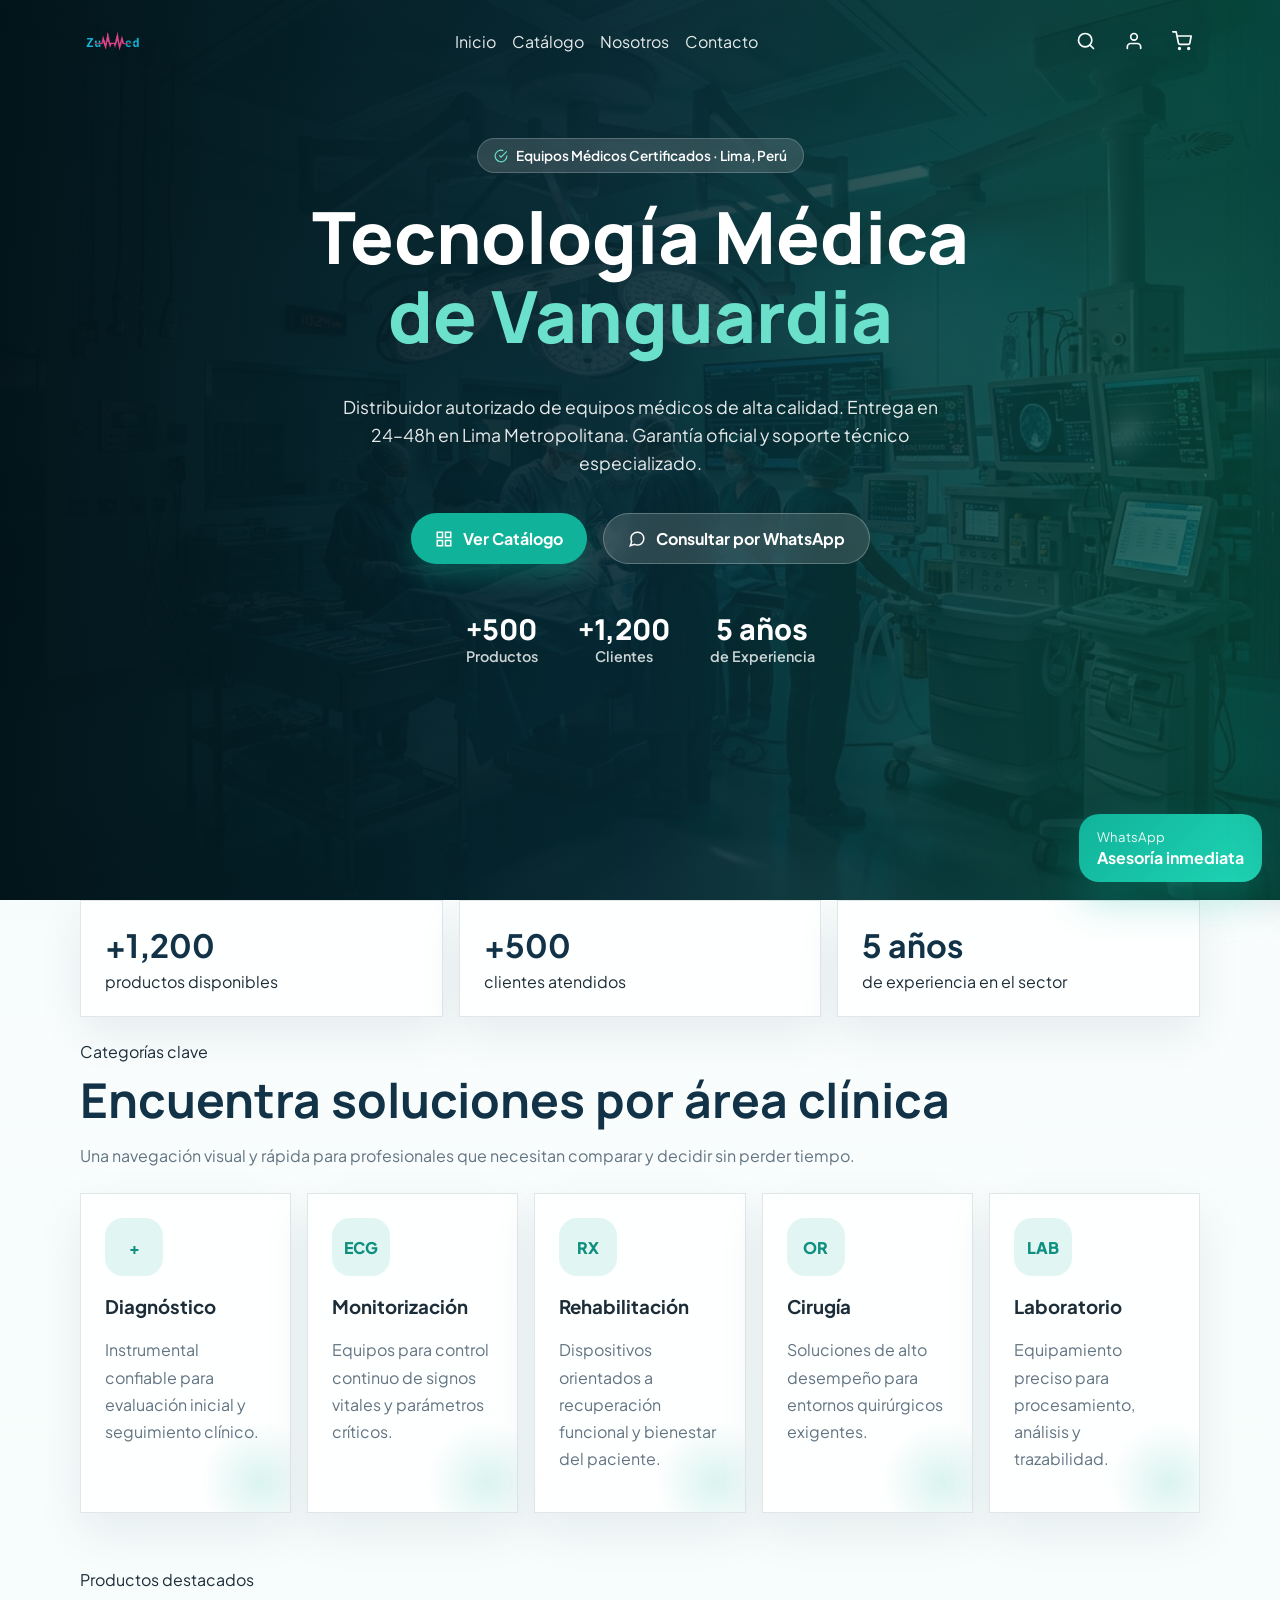
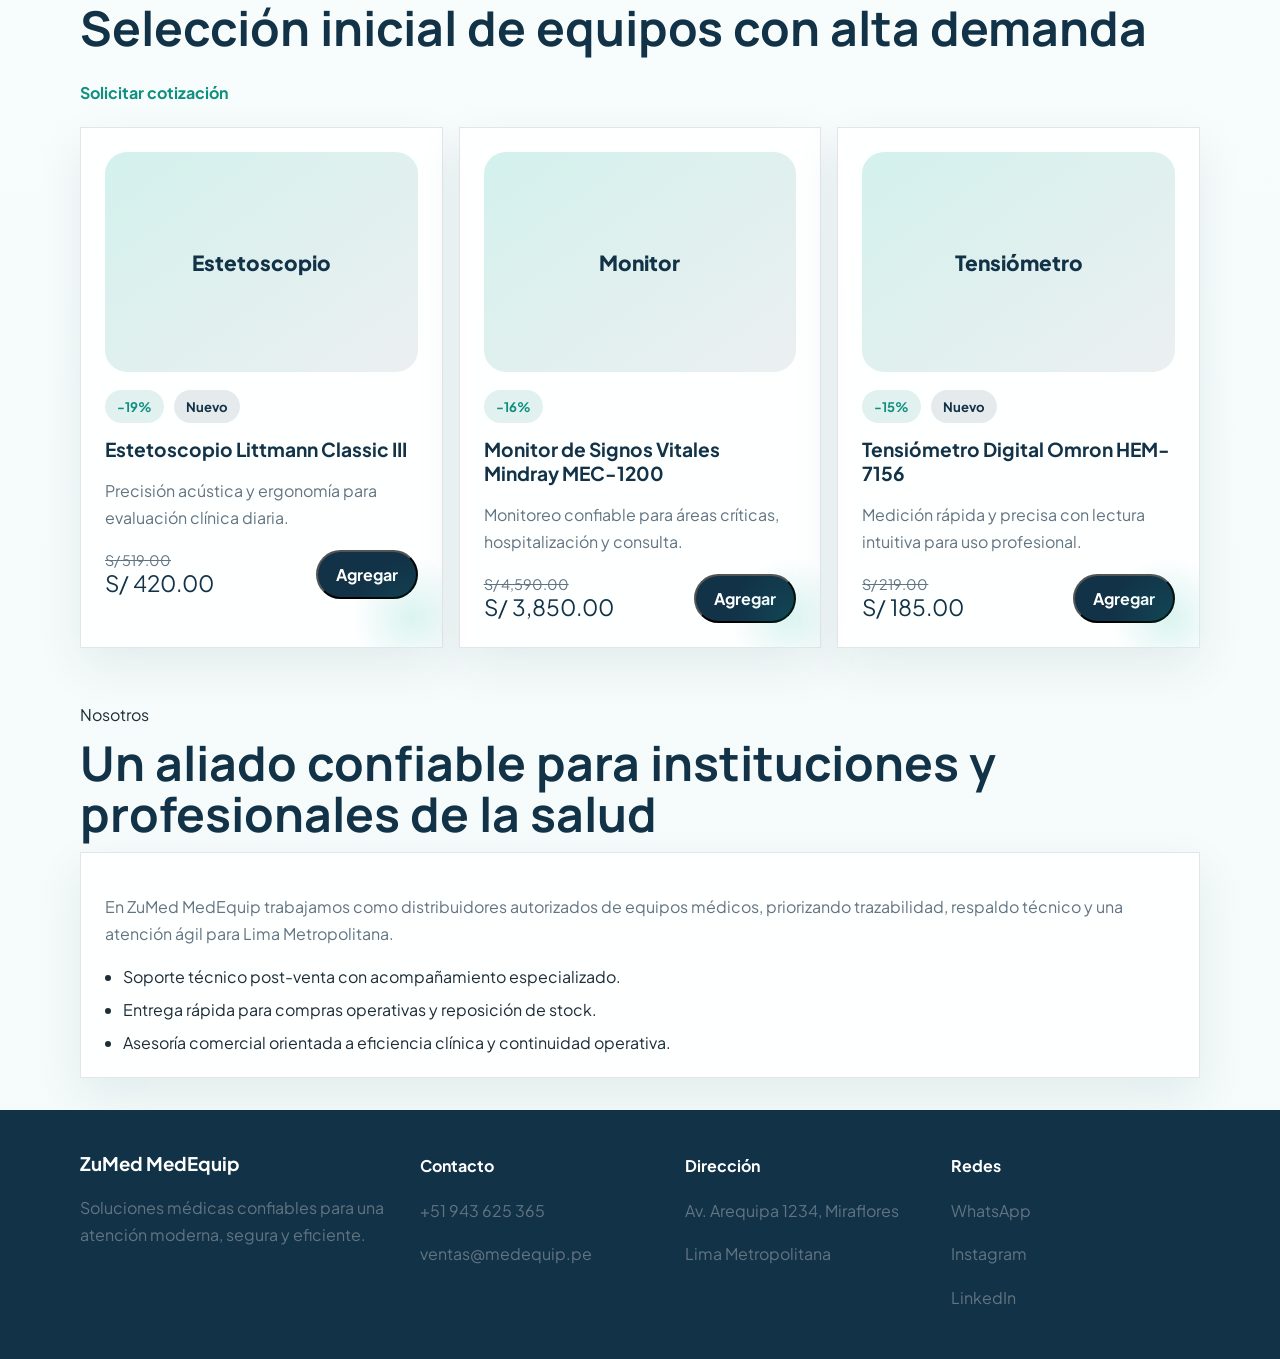
==== index.html @ 4a8bceca "Pagina de inicio mejorada" ====
<!DOCTYPE html>
<html lang="es">
<head>
  <meta charset="UTF-8">
  <meta name="viewport" content="width=device-width, initial-scale=1.0">
  <meta name="description" content="ZuMed MedEquip, distribuidor autorizado de equipos médicos en Lima con entrega rápida, garantía oficial y asesoría personalizada.">
  <title>ZuMed MedEquip | Tecnología Médica de Vanguardia</title>
  <link rel="preconnect" href="https://fonts.googleapis.com">
  <link rel="preconnect" href="https://fonts.gstatic.com" crossorigin>
  <link href="https://fonts.googleapis.com/css2?family=Plus+Jakarta+Sans:wght@400;500;600;700;800&family=Manrope:wght@500;700;800&display=swap" rel="stylesheet">
  <link rel="stylesheet" href="./styles.css">
</head>
<body>
  <div class="site-shell">
    <div class="hero-wrapper">
      <header class="topbar transparent-topbar">
        <div class="container nav">
          <a class="brand" href="#inicio" aria-label="ZuMed MedEquip">
            <span class="brand-mark" style="background: transparent;">
              <img src="./img/logo.png" alt="Zumed Logo" style="width: 100%; height: 100%; object-fit: contain;">
            </span>
          </a>

          <nav class="nav-links" id="nav-links" aria-label="Principal">
            <a href="#inicio">Inicio</a>
            <a href="#catalogo">Catálogo</a>
            <a href="#nosotros">Nosotros</a>
            <a href="#contacto">Contacto</a>
          </nav>

          <div class="nav-actions">
            <button class="icon-button" type="button" aria-label="Buscar">
              <svg width="20" height="20" viewBox="0 0 24 24" fill="none" stroke="currentColor" stroke-width="2" stroke-linecap="round" stroke-linejoin="round"><circle cx="11" cy="11" r="8"/><line x1="21" y1="21" x2="16.65" y2="16.65"/></svg>
            </button>
            <button class="icon-button" type="button" aria-label="Usuario">
              <svg width="20" height="20" viewBox="0 0 24 24" fill="none" stroke="currentColor" stroke-width="2" stroke-linecap="round" stroke-linejoin="round"><path d="M20 21v-2a4 4 0 0 0-4-4H8a4 4 0 0 0-4 4v2"></path><circle cx="12" cy="7" r="4"></circle></svg>
            </button>
            <button class="icon-button cart-icon-button" type="button" id="cart-toggle" aria-label="Abrir carrito">
              <svg width="20" height="20" viewBox="0 0 24 24" fill="none" stroke="currentColor" stroke-width="2" stroke-linecap="round" stroke-linejoin="round"><circle cx="9" cy="21" r="1"/><circle cx="20" cy="21" r="1"/><path d="M1 1h4l2.68 13.39a2 2 0 0 0 2 1.61h9.72a2 2 0 0 0 2-1.61L23 6H6"/></svg>
            </button>
            <button class="icon-button mobile-menu-toggle" type="button" id="mobile-menu-toggle" aria-label="Abrir menú">
              <svg width="24" height="24" viewBox="0 0 24 24" fill="none" stroke="currentColor" stroke-width="2" stroke-linecap="round" stroke-linejoin="round"><line x1="3" y1="12" x2="21" y2="12"></line><line x1="3" y1="6" x2="21" y2="6"></line><line x1="3" y1="18" x2="21" y2="18"></line></svg>
            </button>
          </div>
        </div>
      </header>

      <main>
        <section class="hero-section" id="inicio">
          <div class="container hero-container">
            <div class="hero-copy">
              <div class="hero-badge">
                <svg width="14" height="14" viewBox="0 0 24 24" fill="none" stroke="currentColor" stroke-width="2"><path d="M22 11.08V12a10 10 0 1 1-5.93-9.14"></path><polyline points="22 4 12 14.01 9 11.01"></polyline></svg>
                Equipos Médicos Certificados · Lima, Perú
              </div>
              
              <h1>Tecnología Médica<br><span class="text-highlight">de Vanguardia</span></h1>
              <p>
                Distribuidor autorizado de equipos médicos de alta calidad. Entrega en<br>
                24–48h en Lima Metropolitana. Garantía oficial y soporte técnico<br>
                especializado.
              </p>

              <div class="hero-actions">
                <a class="btn btn-primary" href="#catalogo">
                  <svg width="18" height="18" viewBox="0 0 24 24" fill="none" stroke="currentColor" stroke-width="2"><rect x="3" y="3" width="7" height="7"></rect><rect x="14" y="3" width="7" height="7"></rect><rect x="14" y="14" width="7" height="7"></rect><rect x="3" y="14" width="7" height="7"></rect></svg>
                  Ver Catálogo
                </a>
                <a class="btn btn-glass" href="https://wa.me/51943625365" target="_blank" rel="noreferrer">
                  <svg width="18" height="18" viewBox="0 0 24 24" fill="none" stroke="currentColor" stroke-width="2"><path d="M21 11.5a8.38 8.38 0 0 1-.9 3.8 8.5 8.5 0 0 1-7.6 4.7 8.38 8.38 0 0 1-3.8-.9L3 21l1.9-5.7a8.38 8.38 0 0 1-.9-3.8 8.5 8.5 0 0 1 4.7-7.6 8.38 8.38 0 0 1 3.8-.9h.5a8.48 8.48 0 0 1 8 8v.5z"></path></svg>
                  Consultar por WhatsApp
                </a>
              </div>

              <div class="hero-stats">
                <article>
                  <strong class="counter-blur-animate">+500</strong>
                  <span>Productos</span>
                </article>
                <article>
                  <strong class="counter-blur-animate">+1,200</strong>
                  <span>Clientes</span>
                </article>
                <article>
                  <strong class="counter-blur-animate">5 años</strong>
                  <span>de Experiencia</span>
                </article>
              </div>
            </div>
          </div>
        </section>
      </main>
    </div>

    <!-- main content continues -->
    <main>
        <div class="container metrics-grid">
          <article>
            <strong>+1,200</strong>
            <span>productos disponibles</span>
          </article>
          <article>
            <strong>+500</strong>
            <span>clientes atendidos</span>
          </article>
          <article>
            <strong>5 años</strong>
            <span>de experiencia en el sector</span>
          </article>
        </div>
      </section>

      <section class="categories-section">
        <div class="container">
          <div class="section-heading">
            <span class="eyebrow">Categorías clave</span>
            <h2>Encuentra soluciones por área clínica</h2>
            <p>Una navegación visual y rápida para profesionales que necesitan comparar y decidir sin perder tiempo.</p>
          </div>

          <div class="categories-grid">
            <article class="category-card">
              <div class="category-icon">+</div>
              <h3>Diagnóstico</h3>
              <p>Instrumental confiable para evaluación inicial y seguimiento clínico.</p>
            </article>
            <article class="category-card">
              <div class="category-icon">ECG</div>
              <h3>Monitorización</h3>
              <p>Equipos para control continuo de signos vitales y parámetros críticos.</p>
            </article>
            <article class="category-card">
              <div class="category-icon">RX</div>
              <h3>Rehabilitación</h3>
              <p>Dispositivos orientados a recuperación funcional y bienestar del paciente.</p>
            </article>
            <article class="category-card">
              <div class="category-icon">OR</div>
              <h3>Cirugía</h3>
              <p>Soluciones de alto desempeño para entornos quirúrgicos exigentes.</p>
            </article>
            <article class="category-card">
              <div class="category-icon">LAB</div>
              <h3>Laboratorio</h3>
              <p>Equipamiento preciso para procesamiento, análisis y trazabilidad.</p>
            </article>
          </div>
        </div>
      </section>

      <section class="products-section" id="catalogo">
        <div class="container">
          <div class="section-heading align-between">
            <div>
              <span class="eyebrow">Productos destacados</span>
              <h2>Selección inicial de equipos con alta demanda</h2>
            </div>
            <a class="text-link" href="https://wa.me/51943625365?text=Hola%2C%20quiero%20cotizar%20equipos%20m%C3%A9dicos." target="_blank" rel="noreferrer">Solicitar cotización</a>
          </div>

          <div class="products-grid" id="products-grid"></div>
        </div>
      </section>

      <section class="about-section" id="nosotros">
        <div class="container about-grid">
          <div>
            <span class="eyebrow">Nosotros</span>
            <h2>Un aliado confiable para instituciones y profesionales de la salud</h2>
          </div>

          <div class="about-card">
            <p>
              En ZuMed MedEquip trabajamos como distribuidores autorizados de equipos médicos,
              priorizando trazabilidad, respaldo técnico y una atención ágil para Lima Metropolitana.
            </p>
            <ul class="about-points">
              <li>Soporte técnico post-venta con acompañamiento especializado.</li>
              <li>Entrega rápida para compras operativas y reposición de stock.</li>
              <li>Asesoría comercial orientada a eficiencia clínica y continuidad operativa.</li>
            </ul>
          </div>
        </div>
      </section>
    </main>

    <footer class="footer" id="contacto">
      <div class="container footer-grid">
        <div>
          <h3>ZuMed MedEquip</h3>
          <p>Soluciones médicas confiables para una atención moderna, segura y eficiente.</p>
        </div>

        <div>
          <h4>Contacto</h4>
          <p><a href="tel:+51943625365">+51 943 625 365</a></p>
          <p><a href="mailto:ventas@medequip.pe">ventas@medequip.pe</a></p>
        </div>

        <div>
          <h4>Dirección</h4>
          <p>Av. Arequipa 1234, Miraflores</p>
          <p>Lima Metropolitana</p>
        </div>

        <div>
          <h4>Redes</h4>
          <p><a href="https://wa.me/51999999999" target="_blank" rel="noreferrer">WhatsApp</a></p>
          <p><a href="https://www.instagram.com" target="_blank" rel="noreferrer">Instagram</a></p>
          <p><a href="https://www.linkedin.com" target="_blank" rel="noreferrer">LinkedIn</a></p>
        </div>
      </div>
    </footer>

    <aside class="cart-drawer" id="cart-drawer" aria-hidden="true">
      <div class="cart-header">
        <div>
          <span class="eyebrow">Carrito</span>
          <h3>Tu selección</h3>
        </div>
        <button class="icon-button" type="button" id="cart-close" aria-label="Cerrar carrito">×</button>
      </div>

      <div class="cart-body" id="cart-items">
        <p class="empty-state">Aún no agregaste productos. Empieza con uno de los destacados.</p>
      </div>

      <div class="cart-footer">
        <div class="cart-total">
          <span>Total</span>
          <strong id="cart-total">S/ 0.00</strong>
        </div>
        <a class="btn btn-primary btn-full" id="checkout-whatsapp" href="https://wa.me/51943625365?text=Hola%2C%20quiero%20asesor%C3%ADa%20sobre%20mi%20carrito." target="_blank" rel="noreferrer">Finalizar por WhatsApp</a>
      </div>
    </aside>

    <a class="whatsapp-float" href="https://wa.me/51943625365?text=Hola%2C%20quiero%20asesor%C3%ADa%20personalizada%20sobre%20equipos%20m%C3%A9dicos." target="_blank" rel="noreferrer" aria-label="Asesoría personalizada por WhatsApp">
      <span>WhatsApp</span>
      <strong>Asesoría inmediata</strong>
    </a>
  </div>

  <script src="./app.js"></script>
</body>
</html>
---- styles.css ----
:root {
  --bg: #f4fbfa;
  --surface: #ffffff;
  --surface-soft: #eef8f7;
  --primary: #10b39a;
  --primary-dark: #0e8f7f;
  --secondary: #123247;
  --text: #1c2d38;
  --muted: #627482;
  --border: rgba(18, 50, 71, 0.12);
  --shadow: 0 24px 60px rgba(18, 50, 71, 0.12);
  --radius-lg: 28px;
  --radius-md: 20px;
  --radius-sm: 14px;
  --container: min(1120px, calc(100vw - 32px));
}

* {
  box-sizing: border-box;
}

html {
  scroll-behavior: smooth;
}

body {
  margin: 0;
  font-family: "Plus Jakarta Sans", sans-serif;
  background:
    radial-gradient(circle at top left, rgba(16, 179, 154, 0.12), transparent 32%),
    linear-gradient(180deg, #fbfefe 0%, var(--bg) 100%);
  color: var(--text);
}

a {
  color: inherit;
  text-decoration: none;
}

button {
  font: inherit;
}

.container {
  width: var(--container);
  margin: 0 auto;
}

.topbar {
  position: sticky;
  top: 0;
  z-index: 20;
  backdrop-filter: blur(16px);
  background: rgba(255, 255, 255, 0.88);
  border-bottom: 1px solid rgba(18, 50, 71, 0.08);
  transition: all 0.3s ease;
}

.transparent-topbar {
  background: transparent;
  border-bottom: none;
  backdrop-filter: none;
}

.nav {
  display: flex;
  align-items: center;
  justify-content: space-between;
  gap: 16px;
  min-height: 82px;
}

.brand {
  display: inline-flex;
  align-items: center;
  gap: 14px;
}

.brand-mark {
  width: 64px;
  height: 64px;
  display: grid;
  place-items: center;
  border-radius: 16px;
  background: transparent;
  color: #fff;
  font-weight: 800;
}

.brand-copy {
  display: flex;
  flex-direction: column;
  gap: 2px;
}

.brand-copy strong,
.hero-copy h1,
.section-heading h2,
.about-grid h2,
.primary-card h2 {
  font-family: "Manrope", sans-serif;
}

.transparent-topbar .brand-copy strong {
  color: #fff;
}

.brand-copy small {
  color: var(--muted);
}

.nav-links {
  position: absolute;
  top: 100%;
  left: 0;
  right: 0;
  background: var(--secondary);
  flex-direction: column;
  padding: 20px;
  display: none;
  gap: 16px;
  box-shadow: 0 10px 20px rgba(0, 0, 0, 0.1);
}

.nav-links.is-open {
  display: flex;
}

.transparent-topbar .nav-links {
  color: #fff;
}

.transparent-topbar .nav-links a {
  opacity: 0.9;
  transition: opacity 0.2s;
}

.transparent-topbar .nav-links a:hover {
  opacity: 1;
}

.nav-actions {
  display: flex;
  align-items: center;
  gap: 12px;
}

.cart-toggle,
.btn,
.icon-button {
  border: 0;
  cursor: pointer;
  background: transparent;
  color: var(--secondary);
}

.transparent-topbar .icon-button {
  color: #fff;
}

.cart-toggle {
  display: inline-flex;
  align-items: center;
  gap: 10px;
  padding: 12px 16px;
  border-radius: 999px;
  background: var(--secondary);
  color: #fff;
  font-weight: 700;
}

.mobile-menu-toggle {
  display: grid;
}

.counter-blur-animate {
  display: inline-block;
  animation: blurFadeUp 1.2s cubic-bezier(0.2, 0.8, 0.2, 1) forwards;
}

@keyframes blurFadeUp {
  0% {
    filter: blur(8px);
    transform: translateY(20px);
    opacity: 0;
  }
  100% {
    filter: blur(0);
    transform: translateY(0);
    opacity: 1;
  }
}

.cart-toggle strong {
  min-width: 28px;
  height: 28px;
  display: grid;
  place-items: center;
  border-radius: 50%;
  background: rgba(255, 255, 255, 0.16);
}

.hero-wrapper {
  background: url('./img/hero-bg.png') center/cover no-repeat;
  min-height: 100vh;
  display: flex;
  flex-direction: column;
  position: relative;
}

.hero-wrapper::before {
  content: '';
  position: absolute;
  inset: 0;
  background: linear-gradient(90deg, rgba(2, 20, 26, 0.98) 0%, rgba(6, 40, 50, 0.9) 50%, rgba(8, 80, 65, 0.75) 100%);
  pointer-events: none;
}

.hero-section {
  flex: 1;
  display: flex;
  align-items: center;
  position: relative;
  z-index: 10;
  padding: 60px 0;
}

.hero-container {
  width: 100%;
}

.hero-copy {
  max-width: 800px;
  margin: 0 auto;
  display: flex;
  flex-direction: column;
  align-items: center;
  text-align: center;
  padding: 0 20px;
}

.hero-badge {
  display: inline-flex;
  align-items: center;
  gap: 8px;
  padding: 8px 16px;
  border-radius: 999px;
  background: rgba(255, 255, 255, 0.15);
  border: 1px solid rgba(255, 255, 255, 0.2);
  backdrop-filter: blur(10px);
  color: #fff;
  font-size: 0.85rem;
  font-weight: 600;
  margin-bottom: 24px;
}

.hero-badge svg {
  color: #6be0ca;
}

.hero-copy h1 {
  margin: 0 0 20px;
  font-size: clamp(3rem, 6vw, 4.5rem);
  line-height: 1.1;
  color: #fff;
  font-weight: 800;
  text-align: center;
}

.text-highlight {
  color: #6be0ca;
}

.hero-copy p {
  width: 100%;
  text-align: center;
  color: rgba(255, 255, 255, 0.9);
  font-size: 1.1rem;
  line-height: 1.6;
  margin-bottom: 36px;
}

.hero-actions {
  display: flex;
  gap: 16px;
  margin-bottom: 48px;
  flex-wrap: wrap;
  justify-content: center;
  width: 100%;
}

.btn {
  display: inline-flex;
  align-items: center;
  justify-content: center;
  padding: 14px 24px;
  border-radius: 999px;
  font-weight: 700;
  gap: 10px;
  transition: transform 180ms ease, box-shadow 180ms ease, background 180ms ease;
}

.btn:hover,
.icon-button:hover {
  transform: translateY(-2px);
}

.btn-primary {
  background: var(--primary);
  color: #fff;
  box-shadow: 0 12px 24px rgba(16, 179, 154, 0.3);
}

.btn-primary:hover {
  background: #12ccb0;
}

.btn-glass {
  background: rgba(255, 255, 255, 0.15);
  backdrop-filter: blur(12px);
  border: 1px solid rgba(255, 255, 255, 0.25);
  color: #fff;
}

.btn-glass:hover {
  background: rgba(255, 255, 255, 0.25);
}

.hero-stats {
  display: flex;
  gap: 40px;
  justify-content: center;
  width: 100%;
}

.hero-stats article {
  display: flex;
  flex-direction: column;
}

.hero-stats strong {
  color: #fff;
  font-size: 1.8rem;
  font-family: "Manrope", sans-serif;
  font-weight: 800;
  line-height: 1.2;
}

.hero-stats span {
  color: rgba(255, 255, 255, 0.8);
  font-size: 0.9rem;
  font-weight: 600;
}

.section-heading p,
.category-card p,
.product-card p,
.about-card p,
.footer p,
.cart-item-meta {
  color: var(--muted);
  line-height: 1.7;
}

.metrics-grid,
.categories-grid,
.products-grid,
.footer-grid {
  display: grid;
  gap: 16px;
}

.primary-card {
  height: 100%;
  padding: 28px;
  background:
    linear-gradient(160deg, rgba(16, 179, 154, 0.12), transparent 45%),
    linear-gradient(180deg, #ffffff 0%, #f3fbfa 100%);
}

.panel-label {
  margin: 0 0 10px;
  color: var(--primary-dark);
  font-weight: 700;
}

.primary-card h2 {
  margin: 0 0 12px;
  font-size: clamp(1.8rem, 3vw, 2.5rem);
  color: var(--secondary);
}

.panel-stats {
  margin-top: 26px;
  grid-template-columns: repeat(2, minmax(0, 1fr));
}

.panel-stats article {
  padding: 18px;
  border-radius: var(--radius-md);
  background: rgba(255, 255, 255, 0.84);
  border: 1px solid rgba(18, 50, 71, 0.08);
}

.panel-stats strong,
.metrics-grid strong,
.product-price,
.cart-total strong {
  display: block;
  font-size: 1.4rem;
  color: var(--secondary);
}

.floating-card {
  position: absolute;
  right: 18px;
  bottom: 18px;
  max-width: 280px;
  padding: 20px;
  background: var(--secondary);
  color: #fff;
}

.floating-title {
  display: block;
  margin-bottom: 6px;
  color: rgba(255, 255, 255, 0.72);
  font-size: 0.85rem;
}

.metrics-section,
.categories-section,
.products-section,
.about-section,
.footer {
  padding: 24px 0 32px;
}

.metrics-grid article,
.category-card,
.product-card,
.about-card {
  padding: 24px;
  background: rgba(255, 255, 255, 0.92);
  border: 1px solid var(--border);
  box-shadow: 0 18px 45px rgba(18, 50, 71, 0.08);
}

.metrics-grid strong {
  font-size: 2rem;
  margin-bottom: 6px;
}

.section-heading {
  margin-bottom: 24px;
}

.section-heading h2,
.about-grid h2 {
  margin: 12px 0;
  font-size: clamp(1.9rem, 4vw, 3rem);
  line-height: 1.08;
  color: var(--secondary);
}

.category-card,
.product-card {
  position: relative;
  overflow: hidden;
}

.category-card::after,
.product-card::after {
  content: "";
  position: absolute;
  inset: auto -30px -30px auto;
  width: 120px;
  height: 120px;
  border-radius: 50%;
  background: radial-gradient(circle, rgba(16, 179, 154, 0.15), transparent 70%);
}

.category-icon {
  width: 58px;
  height: 58px;
  display: grid;
  place-items: center;
  border-radius: 18px;
  margin-bottom: 18px;
  background: rgba(16, 179, 154, 0.12);
  color: var(--primary-dark);
  font-weight: 800;
}

.products-grid,
.categories-grid,
.metrics-grid,
.footer-grid {
  grid-template-columns: 1fr;
}

.align-between {
  display: flex;
  align-items: end;
  justify-content: space-between;
  gap: 16px;
  flex-wrap: wrap;
}

.text-link {
  color: var(--primary-dark);
  font-weight: 700;
}

.product-media {
  width: 100%;
  height: 220px;
  border-radius: 22px;
  margin-bottom: 18px;
  background: linear-gradient(145deg, rgba(16, 179, 154, 0.18), rgba(18, 50, 71, 0.08));
  display: flex;
  align-items: center;
  justify-content: center;
  text-align: center;
  padding: 24px;
  color: var(--secondary);
  font-weight: 800;
  font-size: 1.3rem;
}

.product-tags {
  display: flex;
  gap: 10px;
  flex-wrap: wrap;
  margin-bottom: 14px;
}

.tag {
  padding: 8px 12px;
  border-radius: 999px;
  font-size: 0.82rem;
  font-weight: 700;
}

.tag-discount {
  background: rgba(13, 143, 127, 0.12);
  color: var(--primary-dark);
}

.tag-new {
  background: rgba(18, 50, 71, 0.1);
  color: var(--secondary);
}

.product-card h3 {
  margin: 0 0 10px;
  font-size: 1.2rem;
  color: var(--secondary);
}

.product-footer {
  display: flex;
  align-items: center;
  justify-content: space-between;
  gap: 16px;
  margin-top: 18px;
}

.product-price small {
  display: block;
  color: var(--muted);
  font-size: 0.9rem;
  text-decoration: line-through;
}

.add-to-cart {
  padding: 12px 18px;
  border-radius: 999px;
  background: var(--secondary);
  color: #fff;
  font-weight: 700;
}

.about-points {
  margin: 18px 0 0;
  padding-left: 18px;
  color: var(--text);
}

.about-points li + li {
  margin-top: 12px;
}

.footer {
  background: var(--secondary);
  color: rgba(255, 255, 255, 0.88);
}

.footer h3,
.footer h4 {
  color: #fff;
}

.cart-drawer {
  position: fixed;
  top: 0;
  right: 0;
  width: min(420px, 100vw);
  height: 100vh;
  background: rgba(255, 255, 255, 0.98);
  box-shadow: -12px 0 40px rgba(18, 50, 71, 0.18);
  padding: 24px;
  display: grid;
  grid-template-rows: auto 1fr auto;
  gap: 20px;
  transform: translateX(100%);
  transition: transform 220ms ease;
  z-index: 30;
}

.cart-drawer.is-open {
  transform: translateX(0);
}

.cart-header,
.cart-item,
.cart-total {
  display: flex;
  align-items: center;
  justify-content: space-between;
  gap: 16px;
}

.cart-body {
  overflow: auto;
  display: grid;
  gap: 14px;
  align-content: start;
}

.cart-item {
  padding: 16px;
  border-radius: var(--radius-md);
  background: var(--surface-soft);
}

.cart-item-title {
  margin: 0;
  color: var(--secondary);
  font-weight: 700;
}

.cart-item-meta {
  margin: 4px 0 0;
  font-size: 0.92rem;
}

.qty-controls {
  display: inline-flex;
  align-items: center;
  gap: 8px;
}

.qty-controls button,
.icon-button {
  width: 36px;
  height: 36px;
  display: grid;
  place-items: center;
  border-radius: 50%;
  background: rgba(18, 50, 71, 0.08);
  color: var(--secondary);
}

.btn-full {
  width: 100%;
}

.empty-state {
  padding: 20px;
  border-radius: var(--radius-md);
  background: var(--surface-soft);
}

.whatsapp-float {
  position: fixed;
  right: 18px;
  bottom: 18px;
  z-index: 18;
  display: inline-flex;
  flex-direction: column;
  gap: 2px;
  padding: 14px 18px;
  border-radius: 20px;
  background: linear-gradient(135deg, var(--primary), #1fd5b4);
  color: #fff;
  box-shadow: 0 20px 40px rgba(16, 179, 154, 0.28);
}

.whatsapp-float span {
  font-size: 0.82rem;
  opacity: 0.9;
}

@media (min-width: 700px) {
  .metrics-grid,
  .categories-grid,
  .products-grid {
    grid-template-columns: repeat(2, minmax(0, 1fr));
  }

  .footer-grid {
    grid-template-columns: repeat(2, minmax(0, 1fr));
  }
}

@media (min-width: 960px) {
  .mobile-menu-toggle {
    display: none;
  }

  .nav-links {
    position: static;
    background: transparent;
    flex-direction: row;
    display: inline-flex;
    padding: 0;
    box-shadow: none;
  }

  .hero-grid,
  .about-grid {
    grid-template-columns: 1.1fr 0.9fr;
    align-items: center;
  }

  .hero-section {
    padding-top: 56px;
  }

  .metrics-grid {
    grid-template-columns: repeat(3, minmax(0, 1fr));
  }

  .categories-grid {
    grid-template-columns: repeat(5, minmax(0, 1fr));
  }

  .products-grid {
    grid-template-columns: repeat(3, minmax(0, 1fr));
  }

  .footer-grid {
    grid-template-columns: 1.3fr repeat(3, minmax(0, 1fr));
  }
}
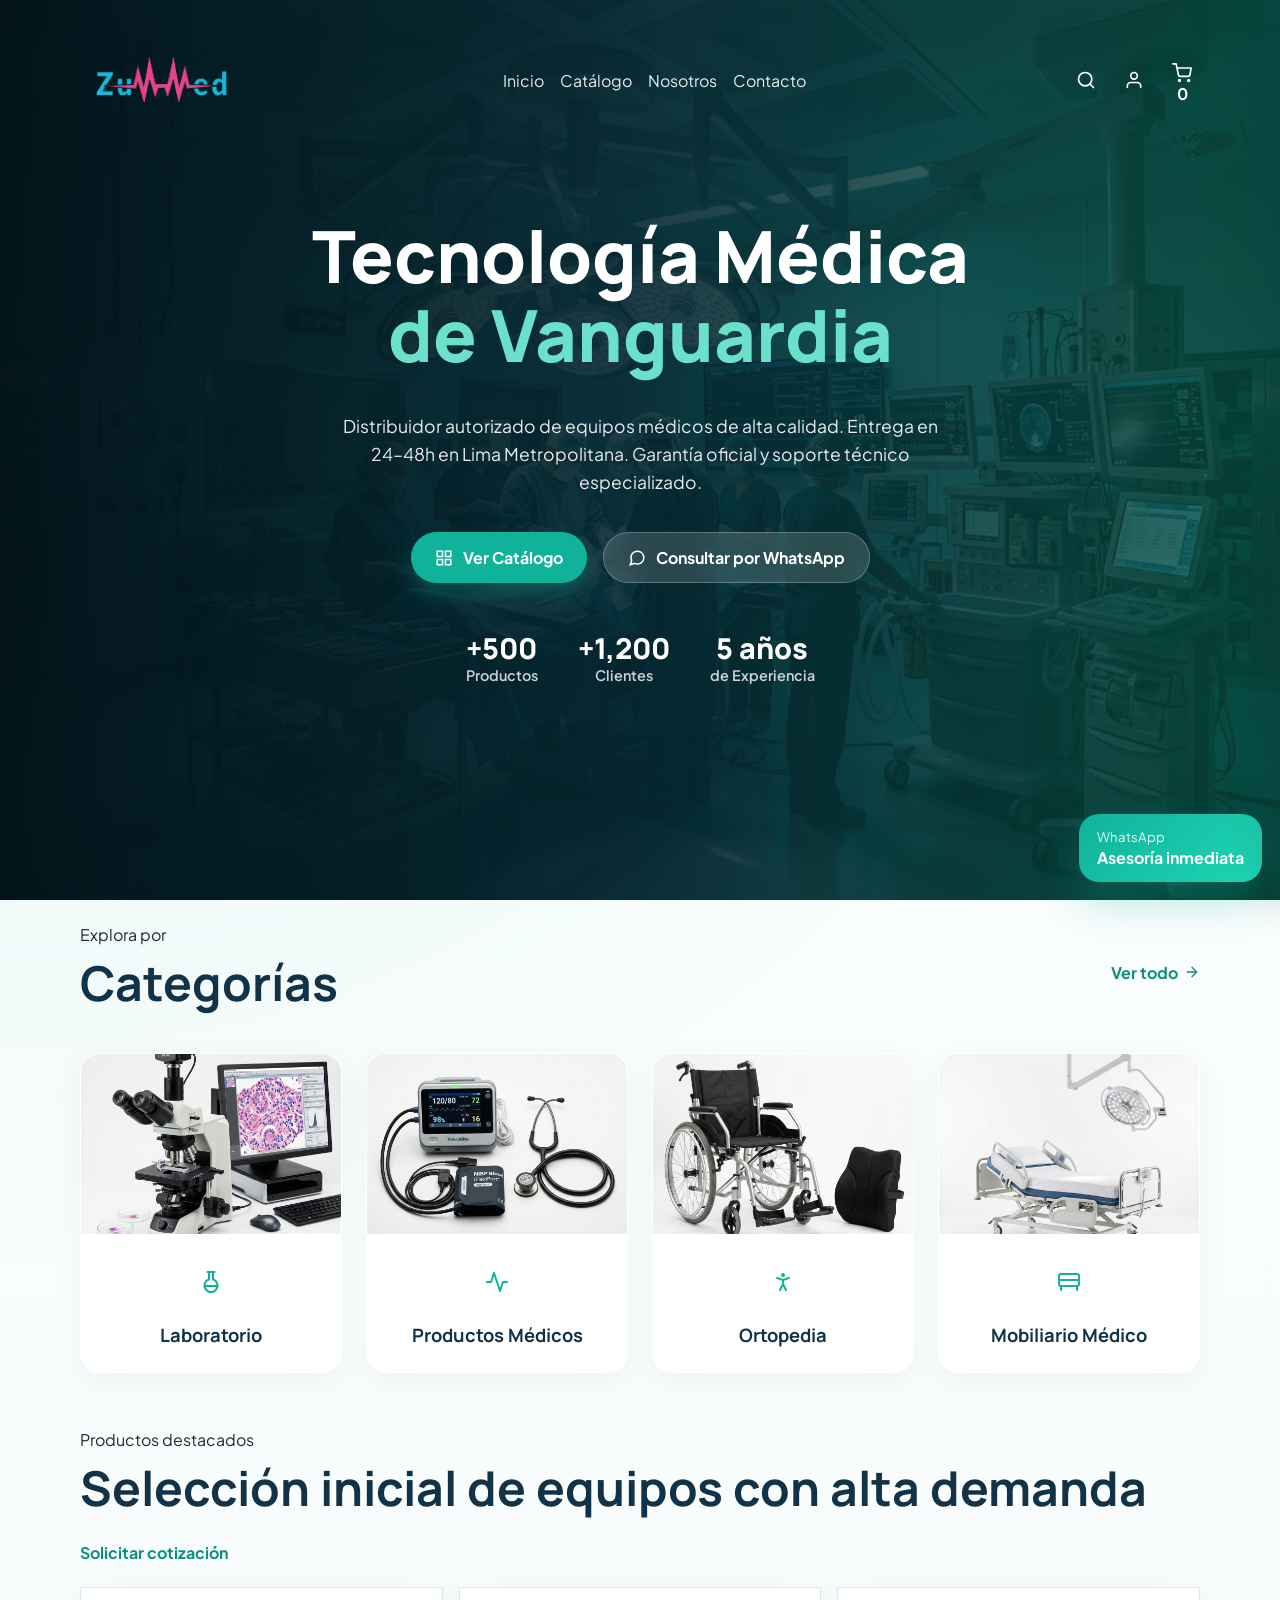
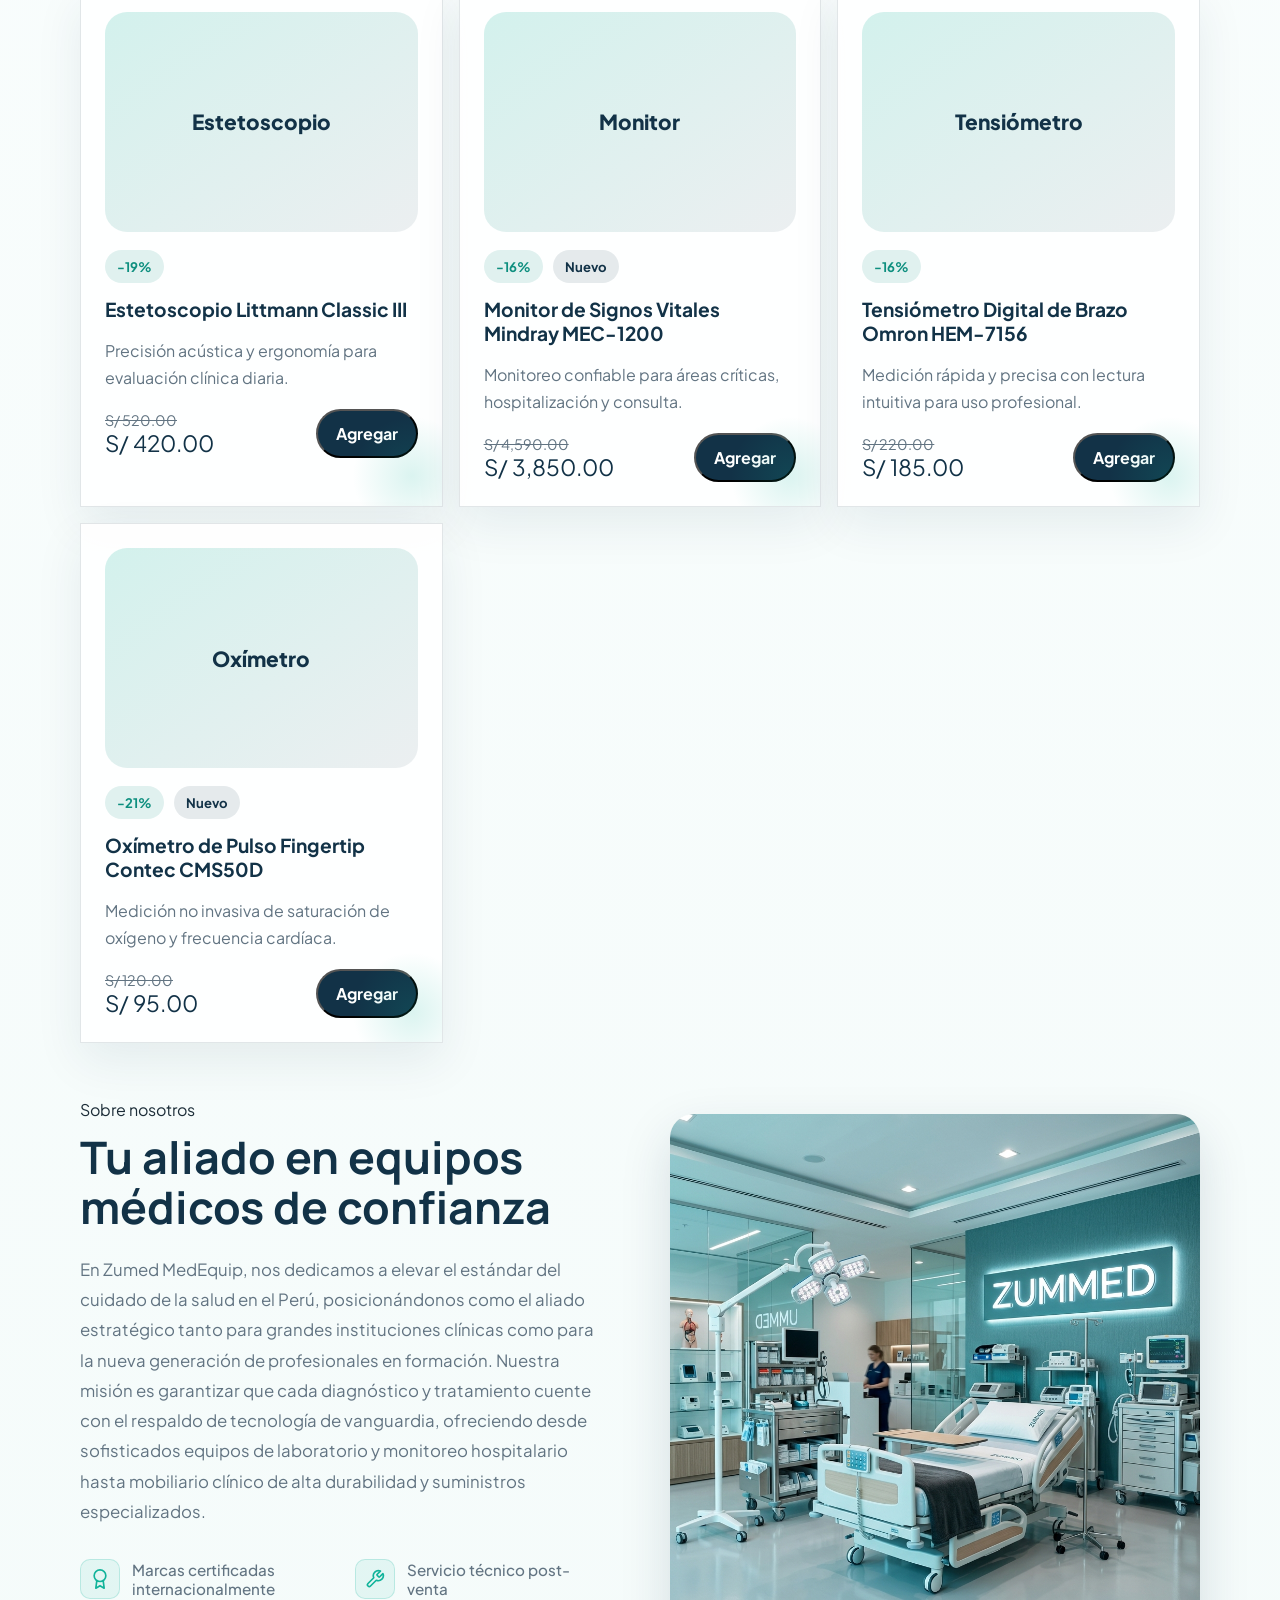
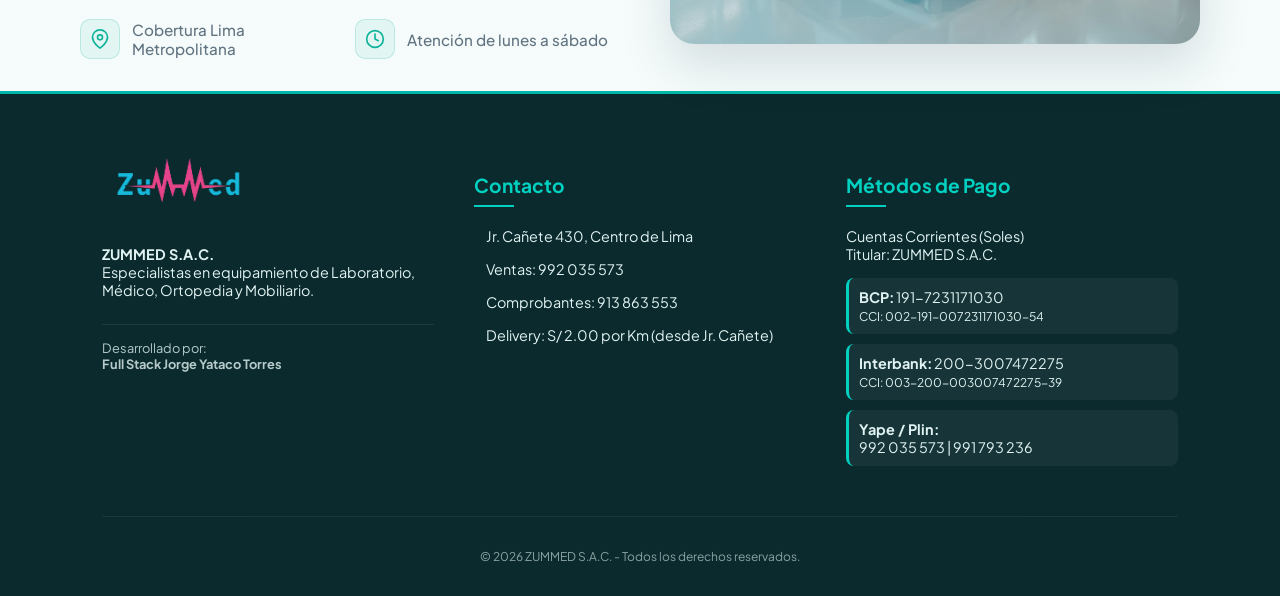
==== commit 8cae3363: "Version 2 categorias, sobre nosotros, footer y nueva pestaña de catalogo" ====
--- a/index.html
+++ b/index.html
@@ -37,6 +37,7 @@
             </button>
             <button class="icon-button cart-icon-button" type="button" id="cart-toggle" aria-label="Abrir carrito">
               <svg width="20" height="20" viewBox="0 0 24 24" fill="none" stroke="currentColor" stroke-width="2" stroke-linecap="round" stroke-linejoin="round"><circle cx="9" cy="21" r="1"/><circle cx="20" cy="21" r="1"/><path d="M1 1h4l2.68 13.39a2 2 0 0 0 2 1.61h9.72a2 2 0 0 0 2-1.61L23 6H6"/></svg>
+              <strong id="cart-count">0</strong>
             </button>
             <button class="icon-button mobile-menu-toggle" type="button" id="mobile-menu-toggle" aria-label="Abrir menú">
               <svg width="24" height="24" viewBox="0 0 24 24" fill="none" stroke="currentColor" stroke-width="2" stroke-linecap="round" stroke-linejoin="round"><line x1="3" y1="12" x2="21" y2="12"></line><line x1="3" y1="6" x2="21" y2="6"></line><line x1="3" y1="18" x2="21" y2="18"></line></svg>
@@ -49,10 +50,6 @@
         <section class="hero-section" id="inicio">
           <div class="container hero-container">
             <div class="hero-copy">
-              <div class="hero-badge">
-                <svg width="14" height="14" viewBox="0 0 24 24" fill="none" stroke="currentColor" stroke-width="2"><path d="M22 11.08V12a10 10 0 1 1-5.93-9.14"></path><polyline points="22 4 12 14.01 9 11.01"></polyline></svg>
-                Equipos Médicos Certificados · Lima, Perú
-              </div>
               
               <h1>Tecnología Médica<br><span class="text-highlight">de Vanguardia</span></h1>
               <p>
@@ -62,7 +59,7 @@
               </p>
 
               <div class="hero-actions">
-                <a class="btn btn-primary" href="#catalogo">
+                <a class="btn btn-primary" href="catalogo.html" target="_blank">
                   <svg width="18" height="18" viewBox="0 0 24 24" fill="none" stroke="currentColor" stroke-width="2"><rect x="3" y="3" width="7" height="7"></rect><rect x="14" y="3" width="7" height="7"></rect><rect x="14" y="14" width="7" height="7"></rect><rect x="3" y="14" width="7" height="7"></rect></svg>
                   Ver Catálogo
                 </a>
@@ -92,58 +89,64 @@
       </main>
     </div>
 
-    <!-- main content continues -->
-    <main>
-        <div class="container metrics-grid">
-          <article>
-            <strong>+1,200</strong>
-            <span>productos disponibles</span>
-          </article>
-          <article>
-            <strong>+500</strong>
-            <span>clientes atendidos</span>
-          </article>
-          <article>
-            <strong>5 años</strong>
-            <span>de experiencia en el sector</span>
-          </article>
-        </div>
-      </section>
-
       <section class="categories-section">
         <div class="container">
-          <div class="section-heading">
-            <span class="eyebrow">Categorías clave</span>
-            <h2>Encuentra soluciones por área clínica</h2>
-            <p>Una navegación visual y rápida para profesionales que necesitan comparar y decidir sin perder tiempo.</p>
-          </div>
-
-          <div class="categories-grid">
-            <article class="category-card">
-              <div class="category-icon">+</div>
-              <h3>Diagnóstico</h3>
-              <p>Instrumental confiable para evaluación inicial y seguimiento clínico.</p>
-            </article>
-            <article class="category-card">
-              <div class="category-icon">ECG</div>
-              <h3>Monitorización</h3>
-              <p>Equipos para control continuo de signos vitales y parámetros críticos.</p>
-            </article>
-            <article class="category-card">
-              <div class="category-icon">RX</div>
-              <h3>Rehabilitación</h3>
-              <p>Dispositivos orientados a recuperación funcional y bienestar del paciente.</p>
-            </article>
-            <article class="category-card">
-              <div class="category-icon">OR</div>
-              <h3>Cirugía</h3>
-              <p>Soluciones de alto desempeño para entornos quirúrgicos exigentes.</p>
-            </article>
-            <article class="category-card">
-              <div class="category-icon">LAB</div>
-              <h3>Laboratorio</h3>
-              <p>Equipamiento preciso para procesamiento, análisis y trazabilidad.</p>
-            </article>
+          <div class="section-heading categories-heading-flex">
+            <div>
+              <span class="eyebrow">Explora por</span>
+              <h2>Categorías</h2>
+            </div>
+            <a href="#catalogo" class="text-link view-all-link">Ver todo <svg width="16" height="16" viewBox="0 0 24 24" fill="none" stroke="currentColor" stroke-width="2" stroke-linecap="round" stroke-linejoin="round"><line x1="5" y1="12" x2="19" y2="12"></line><polyline points="12 5 19 12 12 19"></polyline></svg></a>
+          </div>
+
+          <div class="categories-grid-4">
+            <a href="#catalogo" class="category-card-new">
+              <div class="card-image-wrapper">
+                <img src="./img/cat_laboratorio.png" alt="Laboratorio">
+              </div>
+              <div class="card-content">
+                <div class="category-icon-new">
+                  <svg width="24" height="24" viewBox="0 0 24 24" fill="none" stroke="currentColor" stroke-width="2" stroke-linecap="round" stroke-linejoin="round"><path d="M10 2v7.31"/><path d="M14 9.3V1.99"/><path d="M8.5 2h7"/><path d="M14 9.3a6.5 6.5 0 1 1-4 0"/><path d="M5.52 16h12.96"/></svg>
+                </div>
+                <h3>Laboratorio</h3>
+              </div>
+            </a>
+
+            <a href="#catalogo" class="category-card-new">
+              <div class="card-image-wrapper">
+                <img src="./img/cat_productos_medicos.png" alt="Productos Médicos">
+              </div>
+              <div class="card-content">
+                <div class="category-icon-new">
+                  <svg width="24" height="24" viewBox="0 0 24 24" fill="none" stroke="currentColor" stroke-width="2" stroke-linecap="round" stroke-linejoin="round"><path d="M22 12h-4l-3 9L9 3l-3 9H2"/></svg>
+                </div>
+                <h3>Productos Médicos</h3>
+              </div>
+            </a>
+
+            <a href="#catalogo" class="category-card-new">
+              <div class="card-image-wrapper">
+                <img src="./img/cat_ortopedia.png" alt="Ortopedia">
+              </div>
+              <div class="card-content">
+                <div class="category-icon-new">
+                  <svg width="24" height="24" viewBox="0 0 24 24" fill="none" stroke="currentColor" stroke-width="2" stroke-linecap="round" stroke-linejoin="round"><circle cx="12" cy="5" r="1"/><path d="m9 20 3-6 3 6"/><path d="m6 8 6 2 6-2"/><path d="M12 10v4"/></svg>
+                </div>
+                <h3>Ortopedia</h3>
+              </div>
+            </a>
+
+            <a href="#catalogo" class="category-card-new">
+              <div class="card-image-wrapper">
+                <img src="./img/cat_mobiliario_medico.png" alt="Mobiliario Médico">
+              </div>
+              <div class="card-content">
+                <div class="category-icon-new">
+                  <svg width="24" height="24" viewBox="0 0 24 24" fill="none" stroke="currentColor" stroke-width="2" stroke-linecap="round" stroke-linejoin="round"><rect x="2" y="10" width="20" height="6" rx="2"/><path d="M4 16v4"/><path d="M20 16v4"/><path d="M2 10V6a2 2 0 0 1 2-2h16a2 2 0 0 1 2 2v4"/></svg>
+                </div>
+                <h3>Mobiliario Médico</h3>
+              </div>
+            </a>
           </div>
         </div>
       </section>
@@ -163,54 +166,94 @@
       </section>
 
       <section class="about-section" id="nosotros">
-        <div class="container about-grid">
-          <div>
-            <span class="eyebrow">Nosotros</span>
-            <h2>Un aliado confiable para instituciones y profesionales de la salud</h2>
-          </div>
-
-          <div class="about-card">
+        <div class="container about-grid-new">
+          <div class="about-content scroll-animate">
+            <span class="eyebrow">Sobre nosotros</span>
+            <h2>Tu aliado en equipos médicos de confianza</h2>
             <p>
-              En ZuMed MedEquip trabajamos como distribuidores autorizados de equipos médicos,
-              priorizando trazabilidad, respaldo técnico y una atención ágil para Lima Metropolitana.
+              En Zumed MedEquip, nos dedicamos a elevar el estándar del cuidado de la salud en el Perú, posicionándonos como el aliado estratégico tanto para grandes instituciones clínicas como para la nueva generación de profesionales en formación. Nuestra misión es garantizar que cada diagnóstico y tratamiento cuente con el respaldo de tecnología de vanguardia, ofreciendo desde sofisticados equipos de laboratorio y monitoreo hospitalario hasta mobiliario clínico de alta durabilidad y suministros especializados.
             </p>
-            <ul class="about-points">
-              <li>Soporte técnico post-venta con acompañamiento especializado.</li>
-              <li>Entrega rápida para compras operativas y reposición de stock.</li>
-              <li>Asesoría comercial orientada a eficiencia clínica y continuidad operativa.</li>
-            </ul>
+
+            <div class="about-icons-grid">
+              <div class="about-icon-item">
+                <div class="premium-icon">
+                  <svg width="20" height="20" viewBox="0 0 24 24" fill="none" stroke="currentColor" stroke-width="2" stroke-linecap="round" stroke-linejoin="round"><circle cx="12" cy="8" r="7"></circle><polyline points="8.21 13.89 7 23 12 20 17 23 15.79 13.88"></polyline></svg>
+                </div>
+                <span>Marcas certificadas internacionalmente</span>
+              </div>
+              <div class="about-icon-item">
+                <div class="premium-icon">
+                  <svg width="20" height="20" viewBox="0 0 24 24" fill="none" stroke="currentColor" stroke-width="2" stroke-linecap="round" stroke-linejoin="round"><path d="M14.7 6.3a1 1 0 0 0 0 1.4l1.6 1.6a1 1 0 0 0 1.4 0l3.77-3.77a6 6 0 0 1-7.94 7.94l-6.91 6.91a2.12 2.12 0 0 1-3-3l6.91-6.91a6 6 0 0 1 7.94-7.94l-3.76 3.76z"></path></svg>
+                </div>
+                <span>Servicio técnico post-venta</span>
+              </div>
+              <div class="about-icon-item">
+                <div class="premium-icon">
+                  <svg width="20" height="20" viewBox="0 0 24 24" fill="none" stroke="currentColor" stroke-width="2" stroke-linecap="round" stroke-linejoin="round"><path d="M21 10c0 7-9 13-9 13s-9-6-9-13a9 9 0 0 1 18 0z"></path><circle cx="12" cy="10" r="3"></circle></svg>
+                </div>
+                <span>Cobertura Lima Metropolitana</span>
+              </div>
+              <div class="about-icon-item">
+                <div class="premium-icon">
+                  <svg width="20" height="20" viewBox="0 0 24 24" fill="none" stroke="currentColor" stroke-width="2" stroke-linecap="round" stroke-linejoin="round"><circle cx="12" cy="12" r="10"></circle><polyline points="12 6 12 12 16 14"></polyline></svg>
+                </div>
+                <span>Atención de lunes a sábado</span>
+              </div>
+            </div>
+          </div>
+
+          <div class="about-image-wrapper scroll-animate delay-1">
+            <img src="./img/about_showroom.png" alt="Zumed MedEquip Showroom">
           </div>
         </div>
       </section>
     </main>
 
-    <footer class="footer" id="contacto">
-      <div class="container footer-grid">
-        <div>
-          <h3>ZuMed MedEquip</h3>
-          <p>Soluciones médicas confiables para una atención moderna, segura y eficiente.</p>
-        </div>
-
-        <div>
-          <h4>Contacto</h4>
-          <p><a href="tel:+51943625365">+51 943 625 365</a></p>
-          <p><a href="mailto:ventas@medequip.pe">ventas@medequip.pe</a></p>
-        </div>
-
-        <div>
-          <h4>Dirección</h4>
-          <p>Av. Arequipa 1234, Miraflores</p>
-          <p>Lima Metropolitana</p>
-        </div>
-
-        <div>
-          <h4>Redes</h4>
-          <p><a href="https://wa.me/51999999999" target="_blank" rel="noreferrer">WhatsApp</a></p>
-          <p><a href="https://www.instagram.com" target="_blank" rel="noreferrer">Instagram</a></p>
-          <p><a href="https://www.linkedin.com" target="_blank" rel="noreferrer">LinkedIn</a></p>
-        </div>
-      </div>
-    </footer>
+<footer class="main-footer" id="contacto">
+    <div class="footer-container">
+        <div class="footer-column">
+            <img src="./img/logo.png" alt="ZUMMED Logo" class="footer-logo">
+            <p class="company-desc">
+                <strong>ZUMMED S.A.C.</strong><br>
+                Especialistas en equipamiento de Laboratorio, Médico, Ortopedia y Mobiliario.
+            </p>
+            <div class="developer-tag">
+                Desarrollado por: <br><strong>Full Stack Jorge Yataco Torres</strong>
+            </div>
+        </div>
+
+        <div class="footer-column">
+            <h3>Contacto</h3>
+            <ul>
+                <li><i class="fas fa-map-marker-alt"></i> Jr. Cañete 430, Centro de Lima</li>
+                <li><i class="fab fa-whatsapp"></i> Ventas: 992 035 573</li>
+                <li><i class="fas fa-file-invoice-dollar"></i> Comprobantes: 913 863 553</li>
+                <li><i class="fas fa-truck"></i> Delivery: S/ 2.00 por Km (desde Jr. Cañete)</li>
+            </ul>
+        </div>
+
+        <div class="footer-column">
+            <h3>Métodos de Pago</h3>
+            <p class="payment-titular">Cuentas Corrientes (Soles) <br> Titular: ZUMMED S.A.C.</p>
+            <div class="bank-info">
+                <strong>BCP:</strong> 191-7231171030 <br>
+                <small>CCI: 002-191-007231171030-54</small>
+            </div>
+            <div class="bank-info">
+                <strong>Interbank:</strong> 200-3007472275 <br>
+                <small>CCI: 003-200-003007472275-39</small>
+            </div>
+            <div class="wallet-info">
+                <strong>Yape / Plin:</strong><br>
+                992 035 573 | 991 793 236
+            </div>
+        </div>
+    </div>
+    <div class="footer-bottom">
+        <p>&copy; 2026 ZUMMED S.A.C. - Todos los derechos reservados.</p>
+    </div>
+</footer>
+  
 
     <aside class="cart-drawer" id="cart-drawer" aria-hidden="true">
       <div class="cart-header">
@@ -234,7 +277,7 @@
       </div>
     </aside>
 
-    <a class="whatsapp-float" href="https://wa.me/51943625365?text=Hola%2C%20quiero%20asesor%C3%ADa%20personalizada%20sobre%20equipos%20m%C3%A9dicos." target="_blank" rel="noreferrer" aria-label="Asesoría personalizada por WhatsApp">
+    <a class="whatsapp-float" href="https://wa.link/3epp04" target="_blank" rel="noreferrer" aria-label="Asesoría personalizada por WhatsApp">
       <span>WhatsApp</span>
       <strong>Asesoría inmediata</strong>
     </a>
--- a/styles.css
+++ b/styles.css
@@ -77,8 +77,8 @@
 }
 
 .brand-mark {
-  width: 64px;
-  height: 64px;
+  width: 160px;
+  height: 160px;
   display: grid;
   place-items: center;
   border-radius: 16px;
@@ -239,20 +239,7 @@
   padding: 0 20px;
 }
 
-.hero-badge {
-  display: inline-flex;
-  align-items: center;
-  gap: 8px;
-  padding: 8px 16px;
-  border-radius: 999px;
-  background: rgba(255, 255, 255, 0.15);
-  border: 1px solid rgba(255, 255, 255, 0.2);
-  backdrop-filter: blur(10px);
-  color: #fff;
-  font-size: 0.85rem;
-  font-weight: 600;
-  margin-bottom: 24px;
-}
+
 
 .hero-badge svg {
   color: #6be0ca;
@@ -469,7 +456,6 @@
   overflow: hidden;
 }
 
-.category-card::after,
 .product-card::after {
   content: "";
   position: absolute;
@@ -480,20 +466,102 @@
   background: radial-gradient(circle, rgba(16, 179, 154, 0.15), transparent 70%);
 }
 
-.category-icon {
-  width: 58px;
-  height: 58px;
+.categories-heading-flex {
+  display: flex;
+  align-items: center;
+  justify-content: space-between;
+  margin-bottom: 32px;
+  flex-wrap: wrap;
+  gap: 16px;
+}
+
+.view-all-link {
+  display: inline-flex;
+  align-items: center;
+  gap: 6px;
+  color: var(--primary);
+  font-weight: 700;
+  transition: opacity 0.2s;
+}
+
+.view-all-link:hover {
+  opacity: 0.8;
+}
+
+.categories-grid-4 {
   display: grid;
-  place-items: center;
-  border-radius: 18px;
-  margin-bottom: 18px;
-  background: rgba(16, 179, 154, 0.12);
-  color: var(--primary-dark);
-  font-weight: 800;
+  gap: 24px;
+  grid-template-columns: repeat(1, 1fr);
+}
+
+.category-card-new {
+  background: #fff;
+  border-radius: 20px;
+  overflow: hidden;
+  box-shadow: 0 10px 30px rgba(18, 50, 71, 0.05);
+  transition: all 0.3s ease;
+  border: 1px solid transparent;
+  display: flex;
+  flex-direction: column;
+}
+
+.category-card-new:hover {
+  transform: translateY(-6px);
+  box-shadow: 0 15px 35px rgba(18, 50, 71, 0.1);
+  border-color: var(--primary);
+}
+
+.card-image-wrapper {
+  height: 180px;
+  width: 100%;
+  overflow: hidden;
+}
+
+.card-image-wrapper img {
+  width: 100%;
+  height: 100%;
+  object-fit: cover;
+  transition: transform 0.5s ease;
+}
+
+.category-card-new:hover .card-image-wrapper img {
+  transform: scale(1.05);
+}
+
+.card-content {
+  padding: 24px;
+  display: flex;
+  flex-direction: column;
+  align-items: center;
+  flex: 1;
+}
+
+.category-icon-new {
+  width: 48px;
+  height: 48px;
+  display: flex;
+  align-items: center;
+  justify-content: center;
+  color: var(--primary);
+  margin-bottom: 16px;
+  transition: color 0.3s, transform 0.3s;
+}
+
+.category-card-new:hover .category-icon-new {
+  color: #1dc8aa;
+  transform: scale(1.1);
+}
+
+.card-content h3 {
+  margin: 0;
+  font-size: 1.15rem;
+  color: var(--secondary);
+  font-family: "Manrope", sans-serif;
+  font-weight: 700;
+  text-align: center;
 }
 
 .products-grid,
-.categories-grid,
 .metrics-grid,
 .footer-grid {
   grid-template-columns: 1fr;
@@ -704,7 +772,7 @@
 
 @media (min-width: 700px) {
   .metrics-grid,
-  .categories-grid,
+  .categories-grid-4,
   .products-grid {
     grid-template-columns: repeat(2, minmax(0, 1fr));
   }
@@ -742,8 +810,8 @@
     grid-template-columns: repeat(3, minmax(0, 1fr));
   }
 
-  .categories-grid {
-    grid-template-columns: repeat(5, minmax(0, 1fr));
+  .categories-grid-4 {
+    grid-template-columns: repeat(4, 1fr);
   }
 
   .products-grid {
@@ -754,3 +822,357 @@
     grid-template-columns: 1.3fr repeat(3, minmax(0, 1fr));
   }
 }
+
+/* About Section Redesign */
+.about-grid-new {
+  display: grid;
+  grid-template-columns: 1fr;
+  gap: 40px;
+  align-items: center;
+}
+
+@media (min-width: 960px) {
+  .about-grid-new {
+    grid-template-columns: 1fr 1fr;
+    gap: 60px;
+  }
+}
+
+.about-content h2 {
+  font-size: clamp(2rem, 4vw, 2.8rem);
+  color: var(--secondary);
+  font-family: "Manrope", sans-serif;
+  margin: 12px 0 24px;
+  line-height: 1.1;
+}
+
+.about-content p {
+  color: var(--muted);
+  line-height: 1.8;
+  margin-bottom: 32px;
+  font-size: 1.05rem;
+}
+
+.about-icons-grid {
+  display: grid;
+  grid-template-columns: 1fr;
+  gap: 20px;
+}
+
+@media (min-width: 600px) {
+  .about-icons-grid {
+    grid-template-columns: 1fr 1fr;
+  }
+}
+
+.about-icon-item {
+  display: flex;
+  align-items: center;
+  gap: 12px;
+}
+
+.about-icon-item span {
+  color: var(--muted);
+  font-size: 0.95rem;
+  font-weight: 500;
+}
+
+.premium-icon {
+  width: 40px;
+  height: 40px;
+  border-radius: 10px;
+  display: flex;
+  align-items: center;
+  justify-content: center;
+  color: var(--primary);
+  background: rgba(16, 179, 154, 0.08);
+  border: 1px solid rgba(16, 179, 154, 0.2);
+  flex-shrink: 0;
+}
+
+.about-image-wrapper {
+  border-radius: 24px;
+  overflow: hidden;
+  box-shadow: 0 20px 50px rgba(18, 50, 71, 0.15);
+}
+
+.about-image-wrapper img {
+  width: 100%;
+  height: 100%;
+  object-fit: cover;
+  display: block;
+}
+
+/* Animations */
+.scroll-animate {
+  opacity: 0;
+  transform: translateY(30px);
+  transition: opacity 0.8s ease-out, transform 0.8s ease-out;
+}
+
+.scroll-animate.is-visible {
+  opacity: 1;
+  transform: translateY(0);
+}
+
+.delay-1 {
+  transition-delay: 0.2s;
+}
+
+/* Catalog Page Styles */
+.catalog-banner {
+  background: var(--primary-dark);
+  color: #fff;
+  padding: 40px 0;
+  margin-bottom: 40px;
+}
+
+.catalog-banner h1 {
+  font-size: 2.2rem;
+  color: #fff;
+  margin-bottom: 8px;
+}
+
+.catalog-banner p {
+  color: rgba(255, 255, 255, 0.8);
+  font-size: 0.95rem;
+}
+
+.catalog-toolbar {
+  display: flex;
+  flex-wrap: wrap;
+  gap: 20px;
+  justify-content: space-between;
+  margin-bottom: 24px;
+}
+
+.catalog-search-bar {
+  flex: 1;
+  min-width: 250px;
+  display: flex;
+  align-items: center;
+  gap: 10px;
+  background: #fff;
+  border: 1px solid var(--border);
+  border-radius: 8px;
+  padding: 0 16px;
+  height: 48px;
+  box-shadow: 0 2px 4px rgba(0,0,0,0.02);
+}
+
+.catalog-search-bar input {
+  border: none;
+  background: transparent;
+  width: 100%;
+  height: 100%;
+  outline: none;
+  font-family: inherit;
+  font-size: 0.95rem;
+}
+
+.catalog-filters {
+  display: flex;
+  gap: 16px;
+  flex-wrap: wrap;
+}
+
+.catalog-filters select {
+  height: 48px;
+  padding: 0 40px 0 16px;
+  border: 1px solid var(--border);
+  border-radius: 8px;
+  background: #fff url("data:image/svg+xml,%3Csvg width='12' height='12' viewBox='0 0 24 24' fill='none' stroke='currentColor' stroke-width='2' stroke-linecap='round' stroke-linejoin='round'%3E%3Cpolyline points='6 9 12 15 18 9'%3E%3C/polyline%3E%3C/svg%3E") no-repeat right 16px center;
+  appearance: none;
+  font-family: inherit;
+  font-size: 0.95rem;
+  color: var(--secondary);
+  cursor: pointer;
+  box-shadow: 0 2px 4px rgba(0,0,0,0.02);
+}
+
+.catalog-pills {
+  display: flex;
+  flex-wrap: wrap;
+  gap: 12px;
+  margin-bottom: 32px;
+}
+
+.filter-pill {
+  padding: 8px 16px;
+  border-radius: 20px;
+  border: 1px solid var(--border);
+  background: #fff;
+  color: var(--muted);
+  font-size: 0.9rem;
+  font-weight: 600;
+  cursor: pointer;
+  transition: all 0.2s;
+}
+
+.filter-pill:hover {
+  border-color: var(--primary);
+  color: var(--primary);
+}
+
+.filter-pill.active {
+  background: var(--primary);
+  color: #fff;
+  border-color: var(--primary);
+}
+
+.catalog-results-info {
+  margin-bottom: 24px;
+  color: var(--muted);
+  font-size: 0.9rem;
+}
+
+/* Catalog specific product card overrides */
+.catalog-card {
+  display: flex;
+  flex-direction: column;
+}
+
+.catalog-media {
+  height: 200px;
+}
+
+.catalog-card-body {
+  padding: 0 20px 20px;
+  display: flex;
+  flex-direction: column;
+  flex: 1;
+}
+
+.catalog-category-label {
+  color: var(--primary);
+  font-size: 0.75rem;
+  font-weight: 600;
+  margin-top: 16px;
+  margin-bottom: 4px;
+}
+
+.catalog-card h3 {
+  margin-top: 0;
+  margin-bottom: 16px;
+  font-size: 1.05rem;
+}
+
+.catalog-card-footer {
+  margin-top: auto;
+  display: flex;
+  flex-direction: column;
+  gap: 12px;
+}
+
+.catalog-card .product-price {
+  flex-direction: row;
+  align-items: center;
+  gap: 8px;
+}
+
+.catalog-card .product-price strong {
+  font-size: 1.25rem;
+  color: var(--secondary);
+}
+
+.catalog-card .product-price .original-price {
+  font-size: 0.85rem;
+  color: var(--muted);
+  text-decoration: line-through;
+}
+
+.btn-block {
+  width: 100%;
+  display: flex;
+  justify-content: center;
+  align-items: center;
+  gap: 8px;
+}
+
+
+
+
+
+.main-footer {
+    background-color: #0b2a2d; /* Verde oscuro profundo coherente con el Hero */
+    color: #e0f2f1;
+    padding: 60px 8% 20px;
+    font-size: 0.9rem;
+    border-top: 3px solid #00b8a9;
+}
+
+.footer-container {
+    display: grid;
+    grid-template-columns: repeat(auto-fit, minmax(250px, 1fr));
+    gap: 40px;
+    margin-bottom: 40px;
+}
+
+.footer-column h3 {
+    color: #00d1c1;
+    margin-bottom: 20px;
+    font-size: 1.2rem;
+    position: relative;
+}
+
+.footer-column h3::after {
+    content: '';
+    display: block;
+    width: 40px;
+    height: 2px;
+    background: #00d1c1;
+    margin-top: 8px;
+}
+
+.footer-column ul {
+    list-style: none;
+    padding: 0;
+}
+
+.footer-column ul li {
+    margin-bottom: 15px;
+    display: flex;
+    align-items: center;
+    gap: 12px;
+}
+
+.footer-column ul li i {
+    color: #00d1c1;
+}
+
+.footer-logo {
+    max-width: 150px;
+    margin-bottom: 20px;
+}
+
+.bank-info, .wallet-info {
+    background: rgba(255, 255, 255, 0.05);
+    padding: 10px;
+    border-radius: 8px;
+    margin-bottom: 10px;
+    border-left: 3px solid #00d1c1;
+}
+
+.developer-tag {
+    margin-top: 25px;
+    padding-top: 15px;
+    border-top: 1px solid rgba(255, 255, 255, 0.1);
+    font-size: 0.8rem;
+    opacity: 0.8;
+}
+
+.footer-bottom {
+    text-align: center;
+    padding-top: 20px;
+    border-top: 1px solid rgba(255, 255, 255, 0.1);
+    font-size: 0.75rem;
+    opacity: 0.6;
+}
+
+/* Responsivo para móviles */
+@media (max-width: 768px) {
+    .footer-container {
+        grid-template-columns: 1fr;
+        text-align: left;
+    }
+}
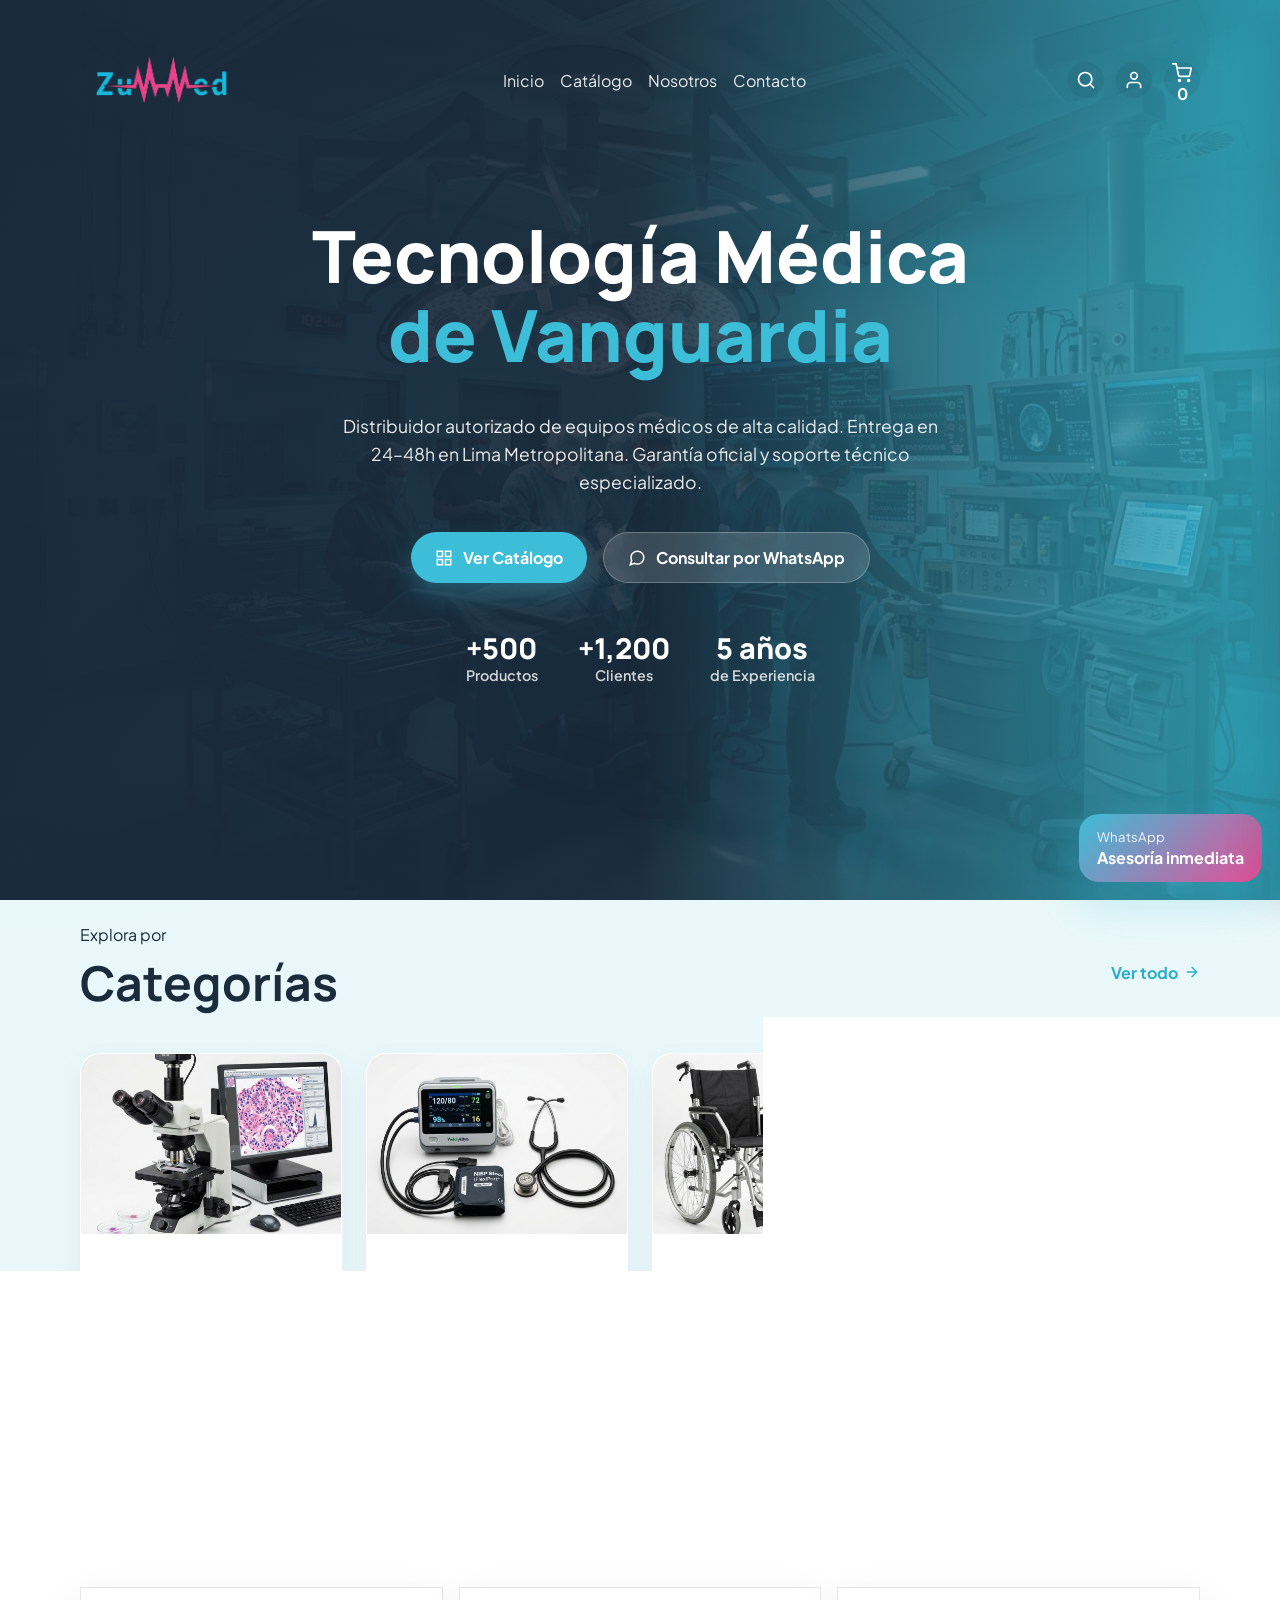
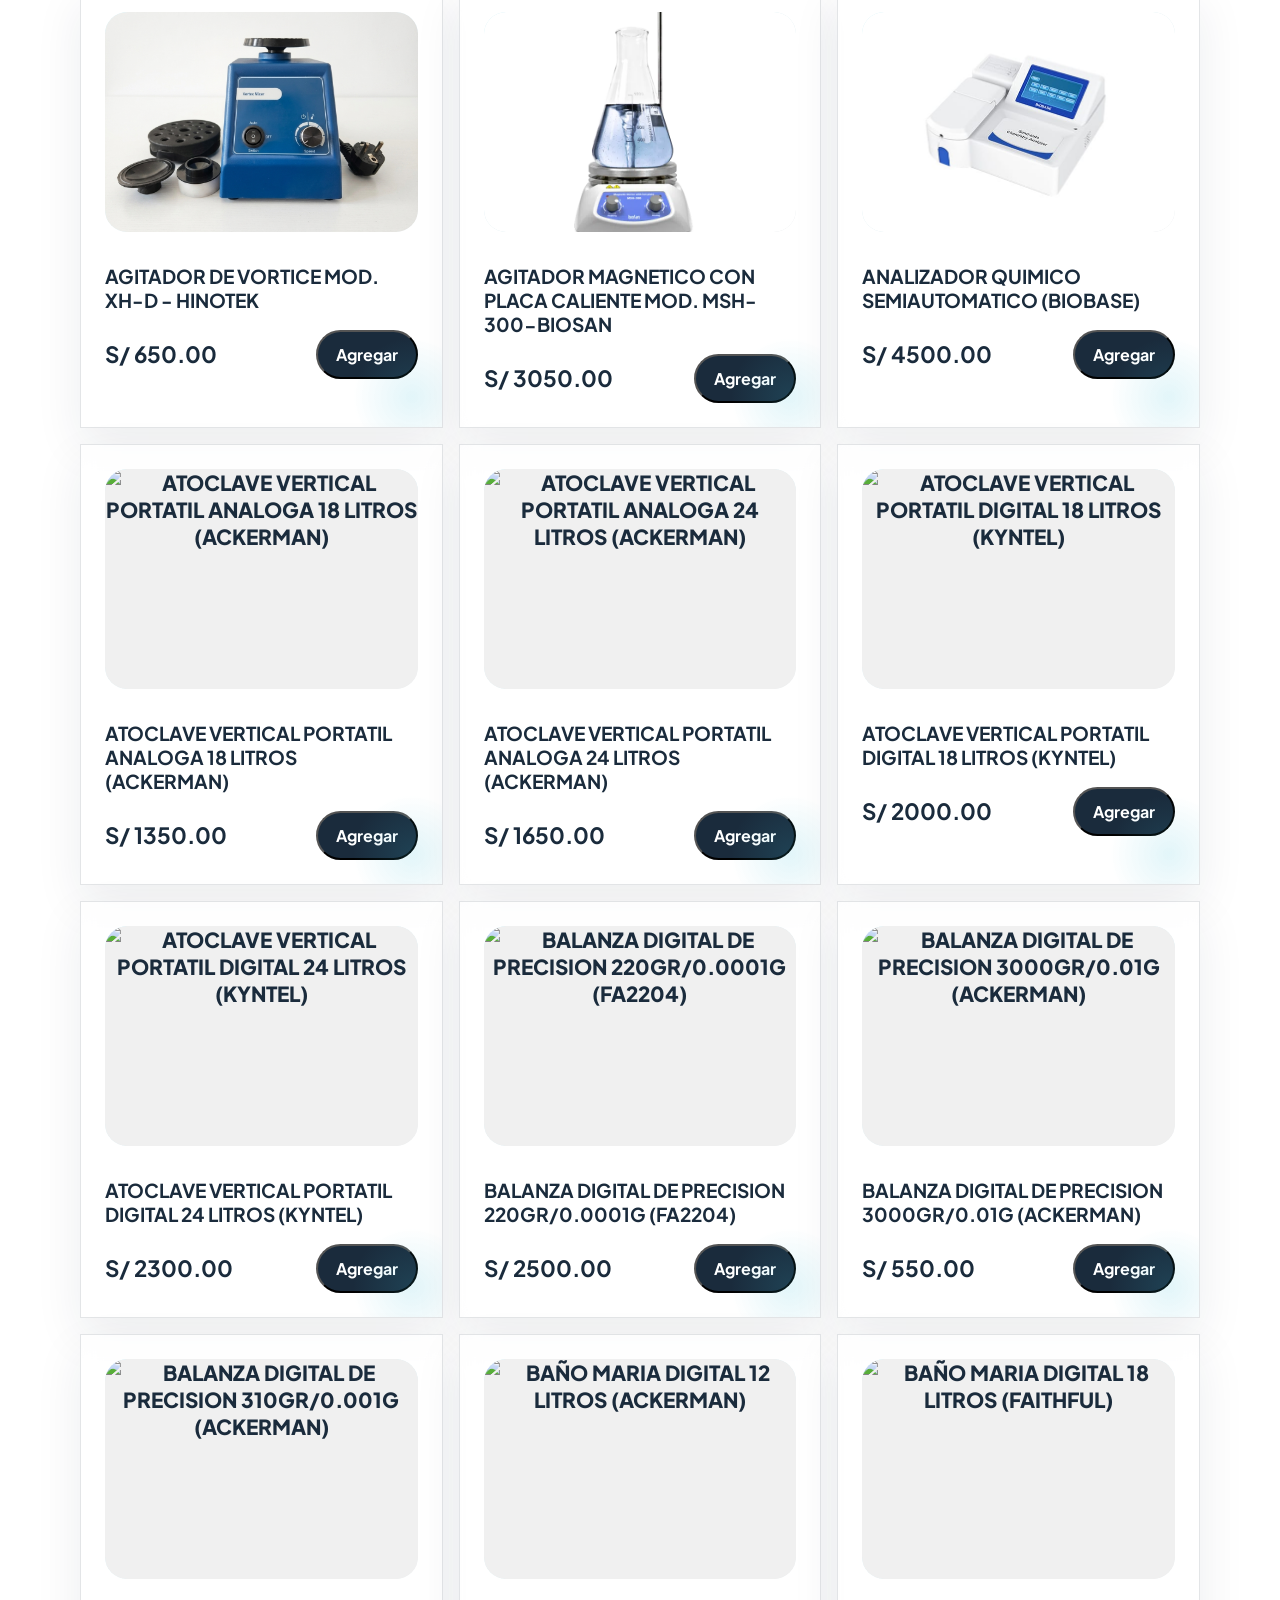
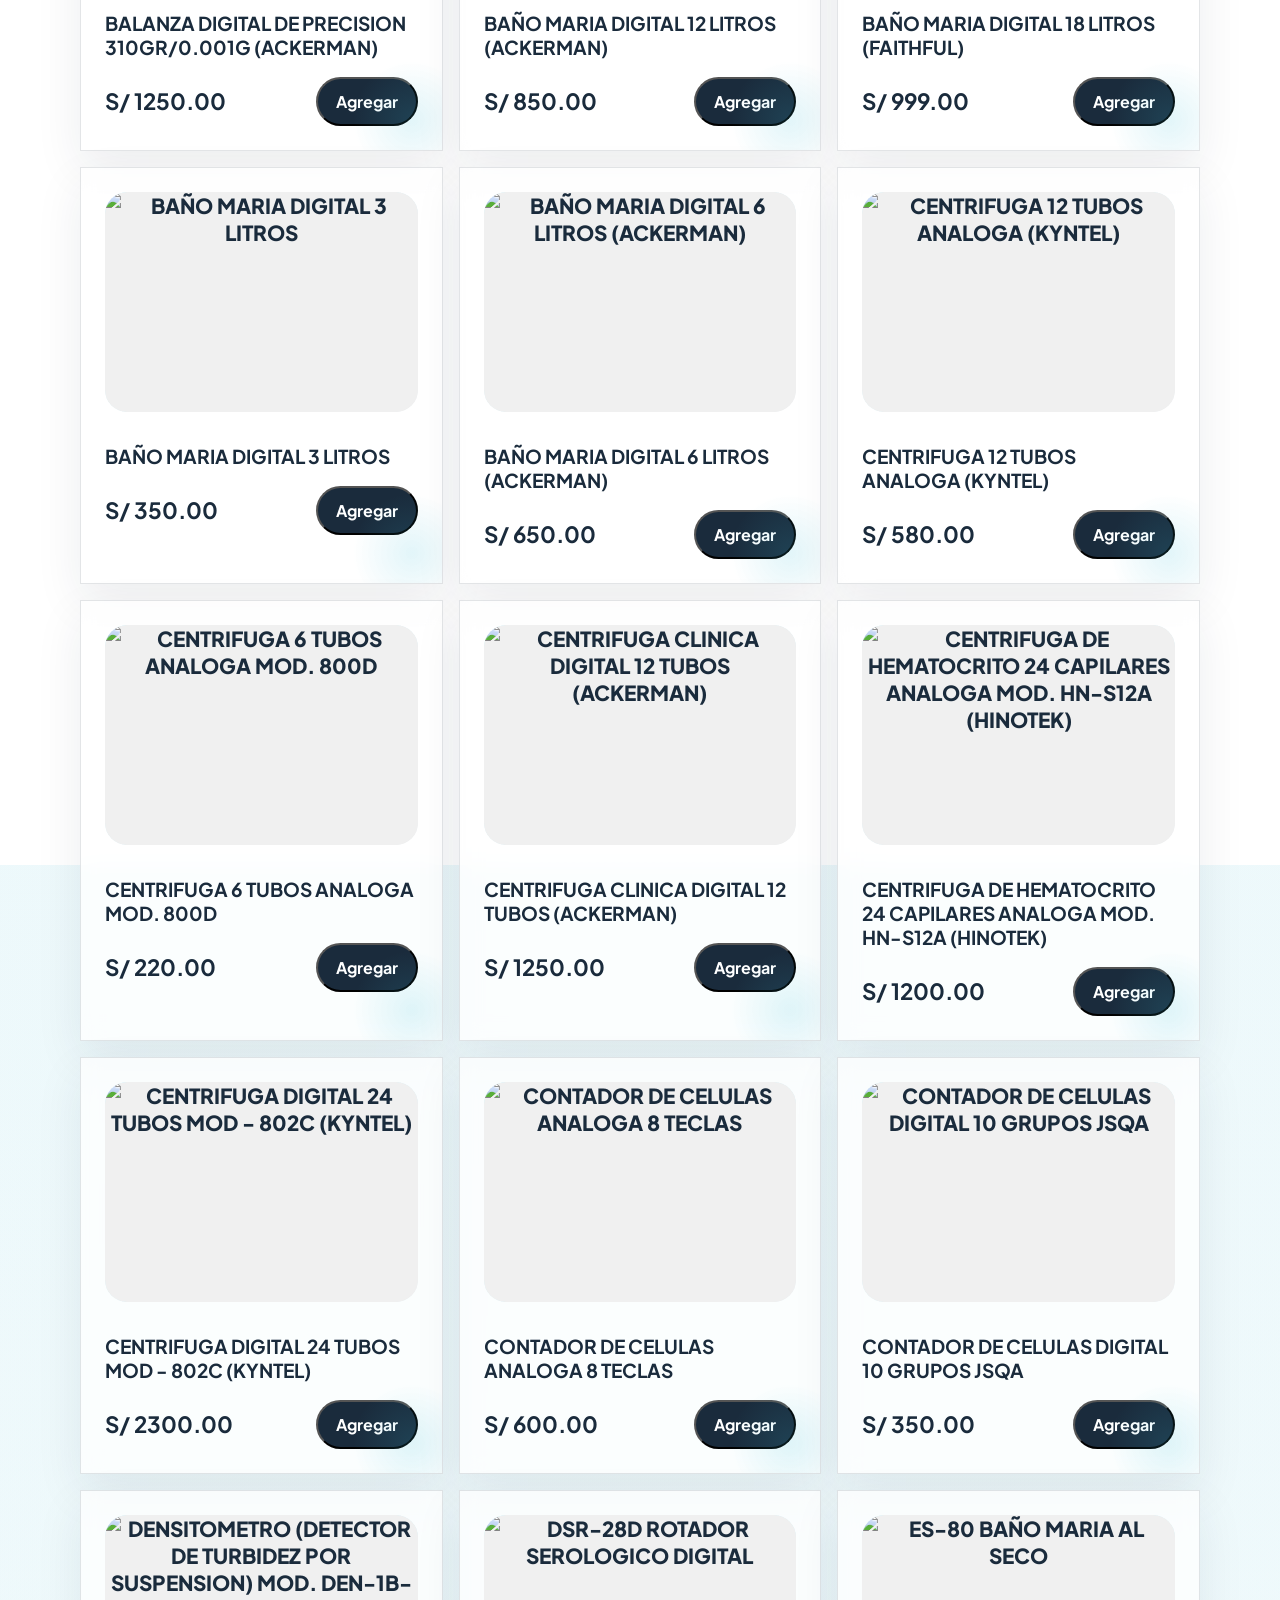
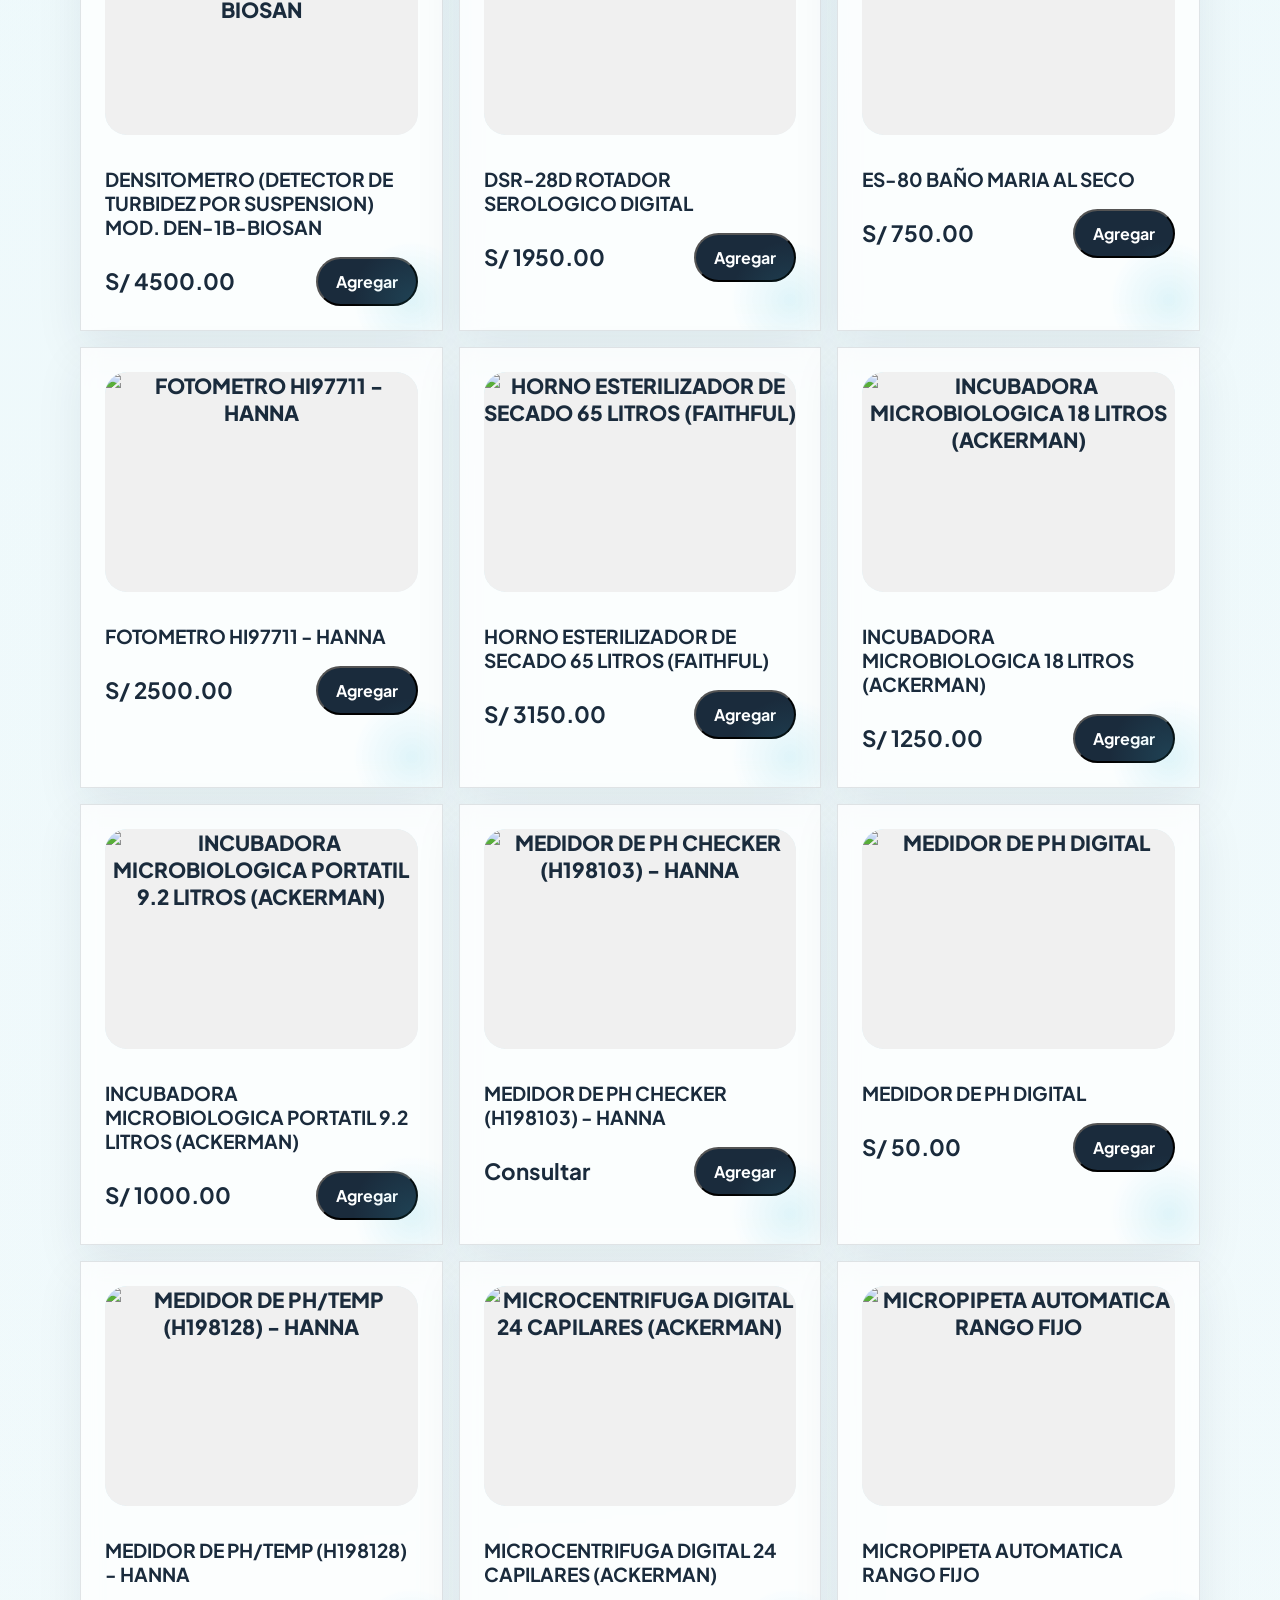
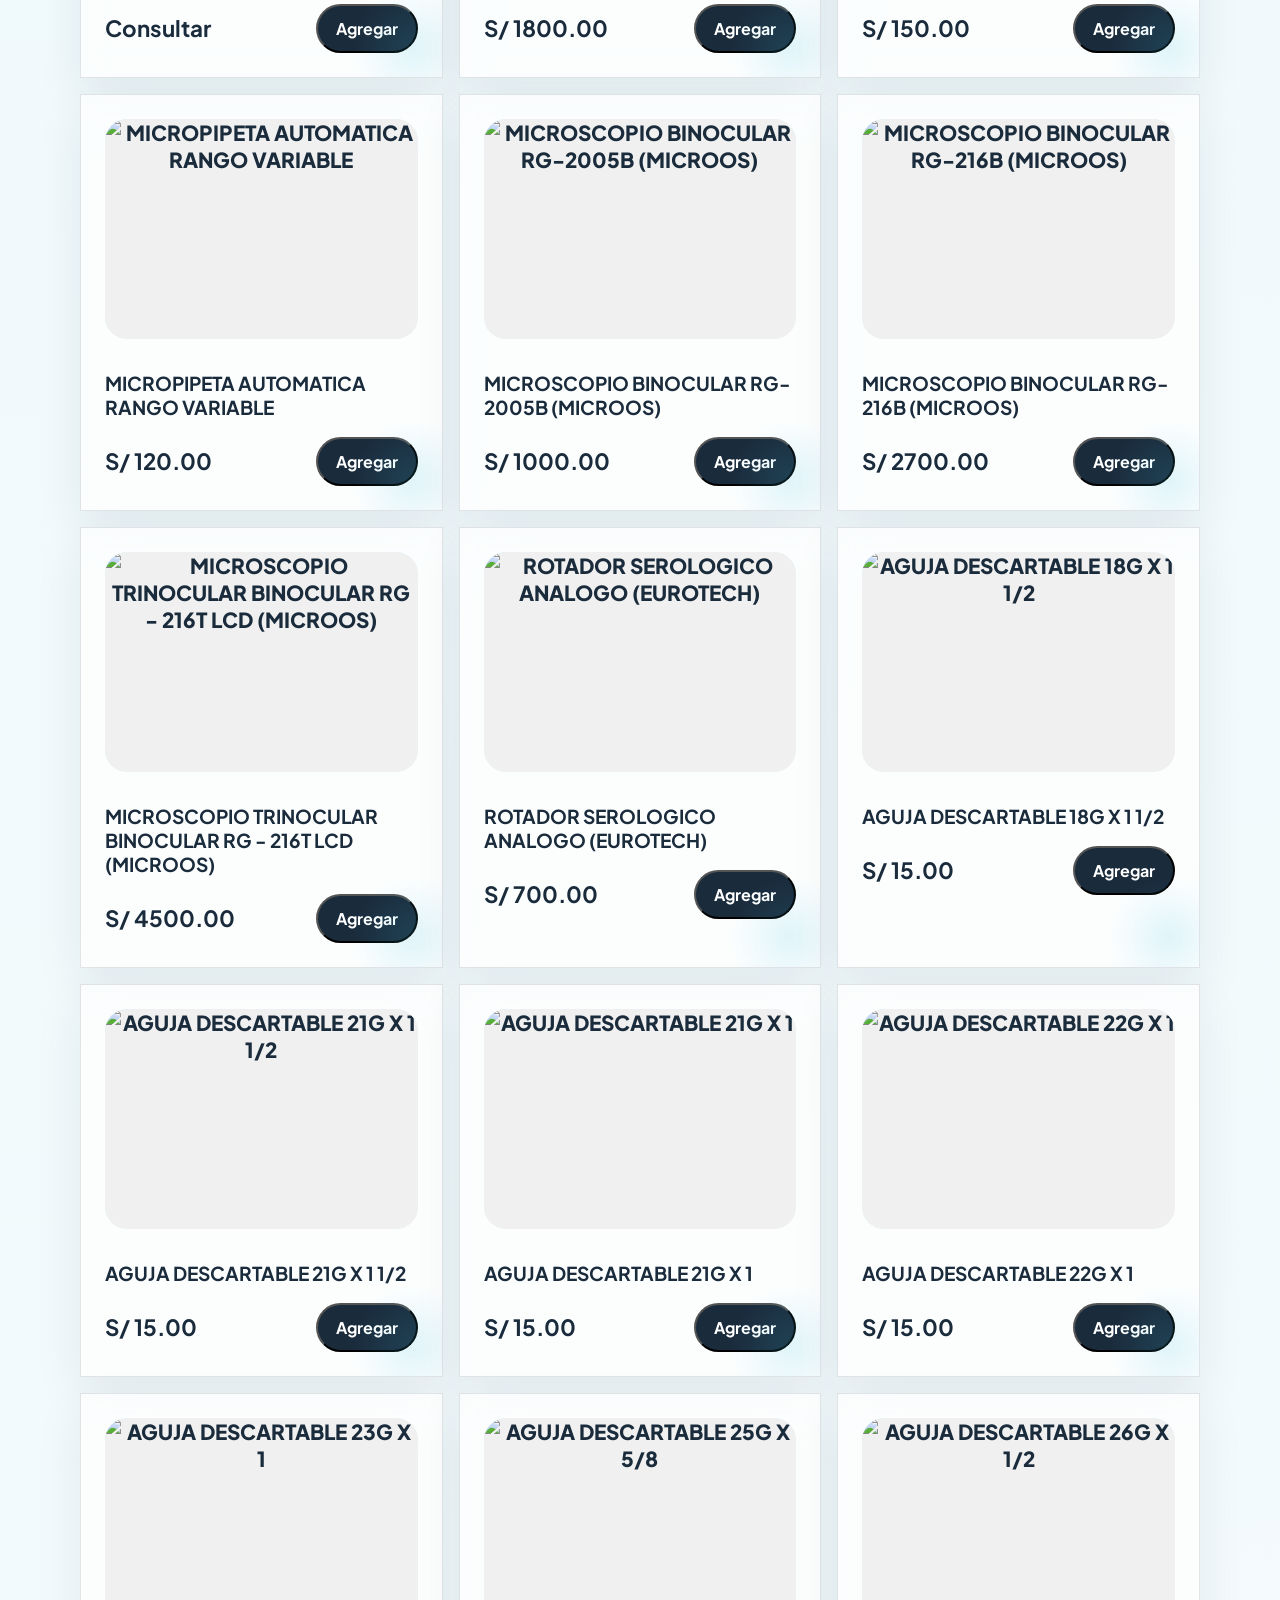
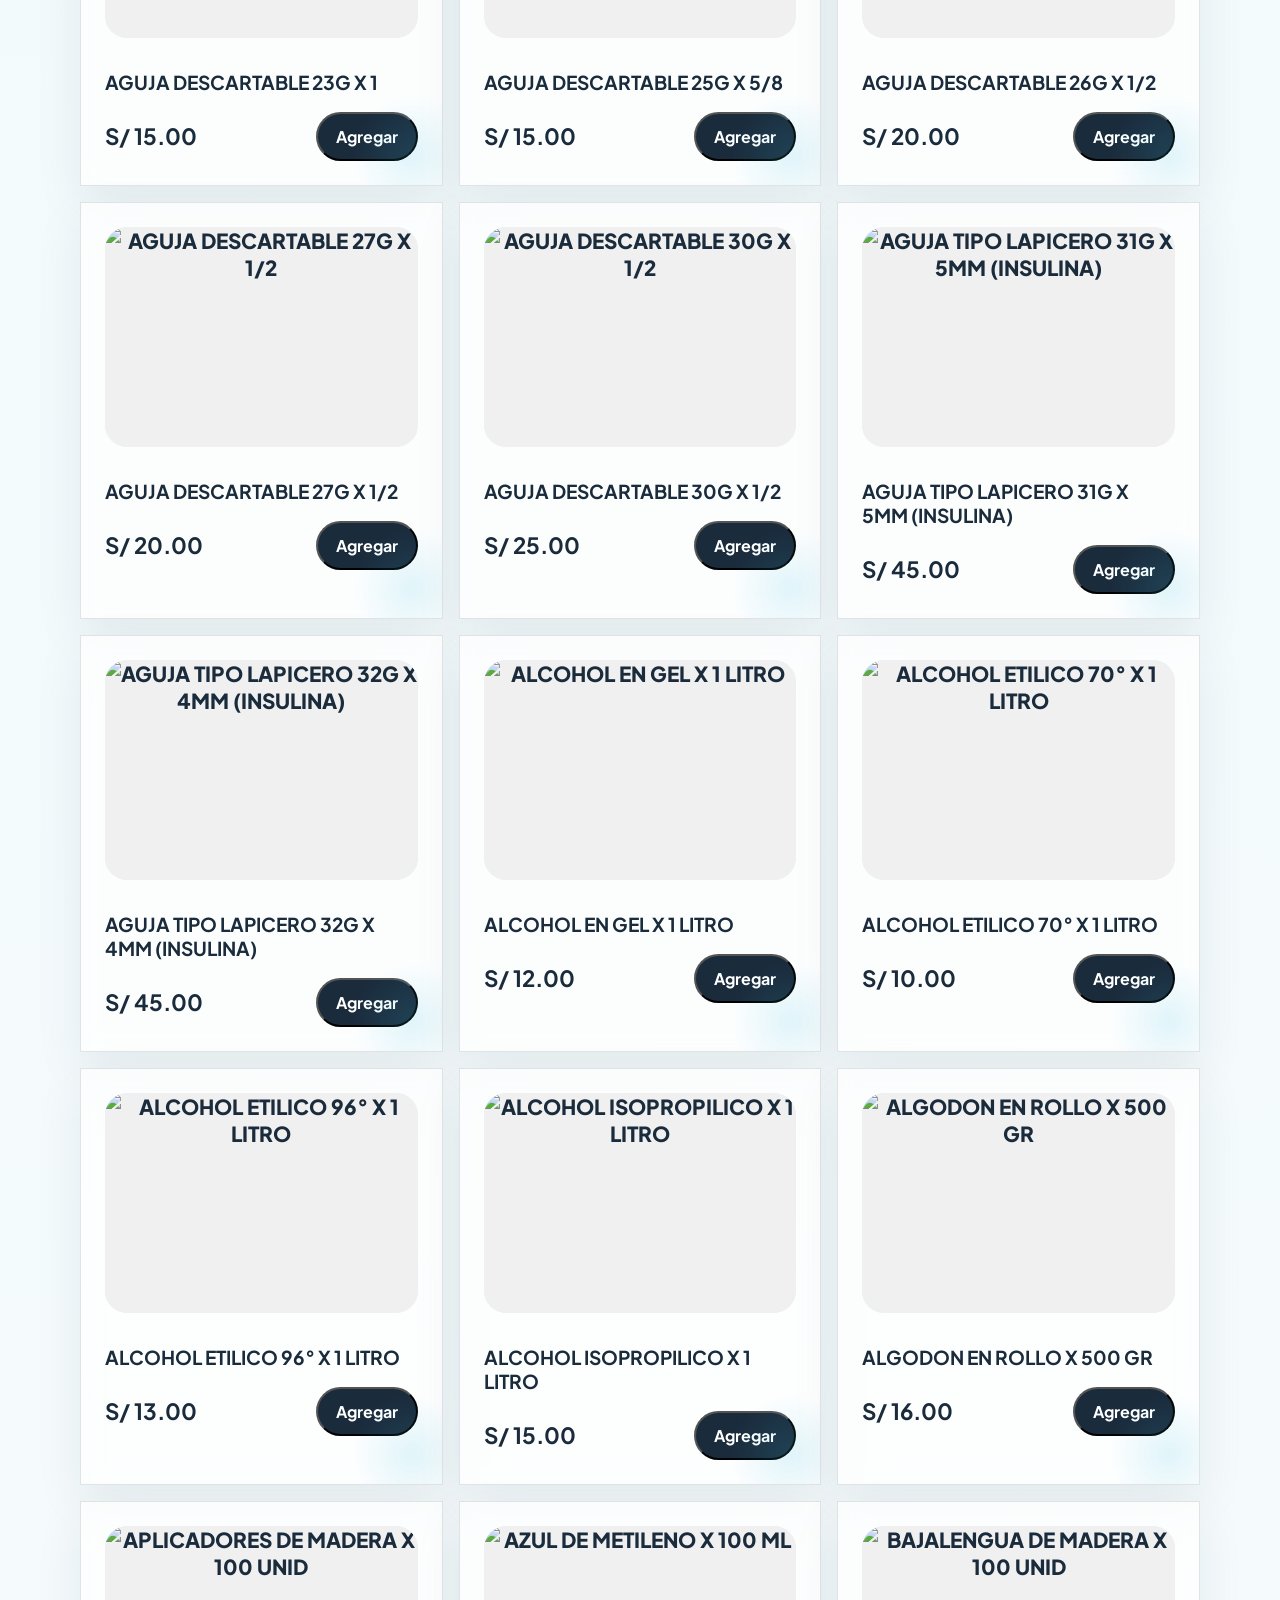
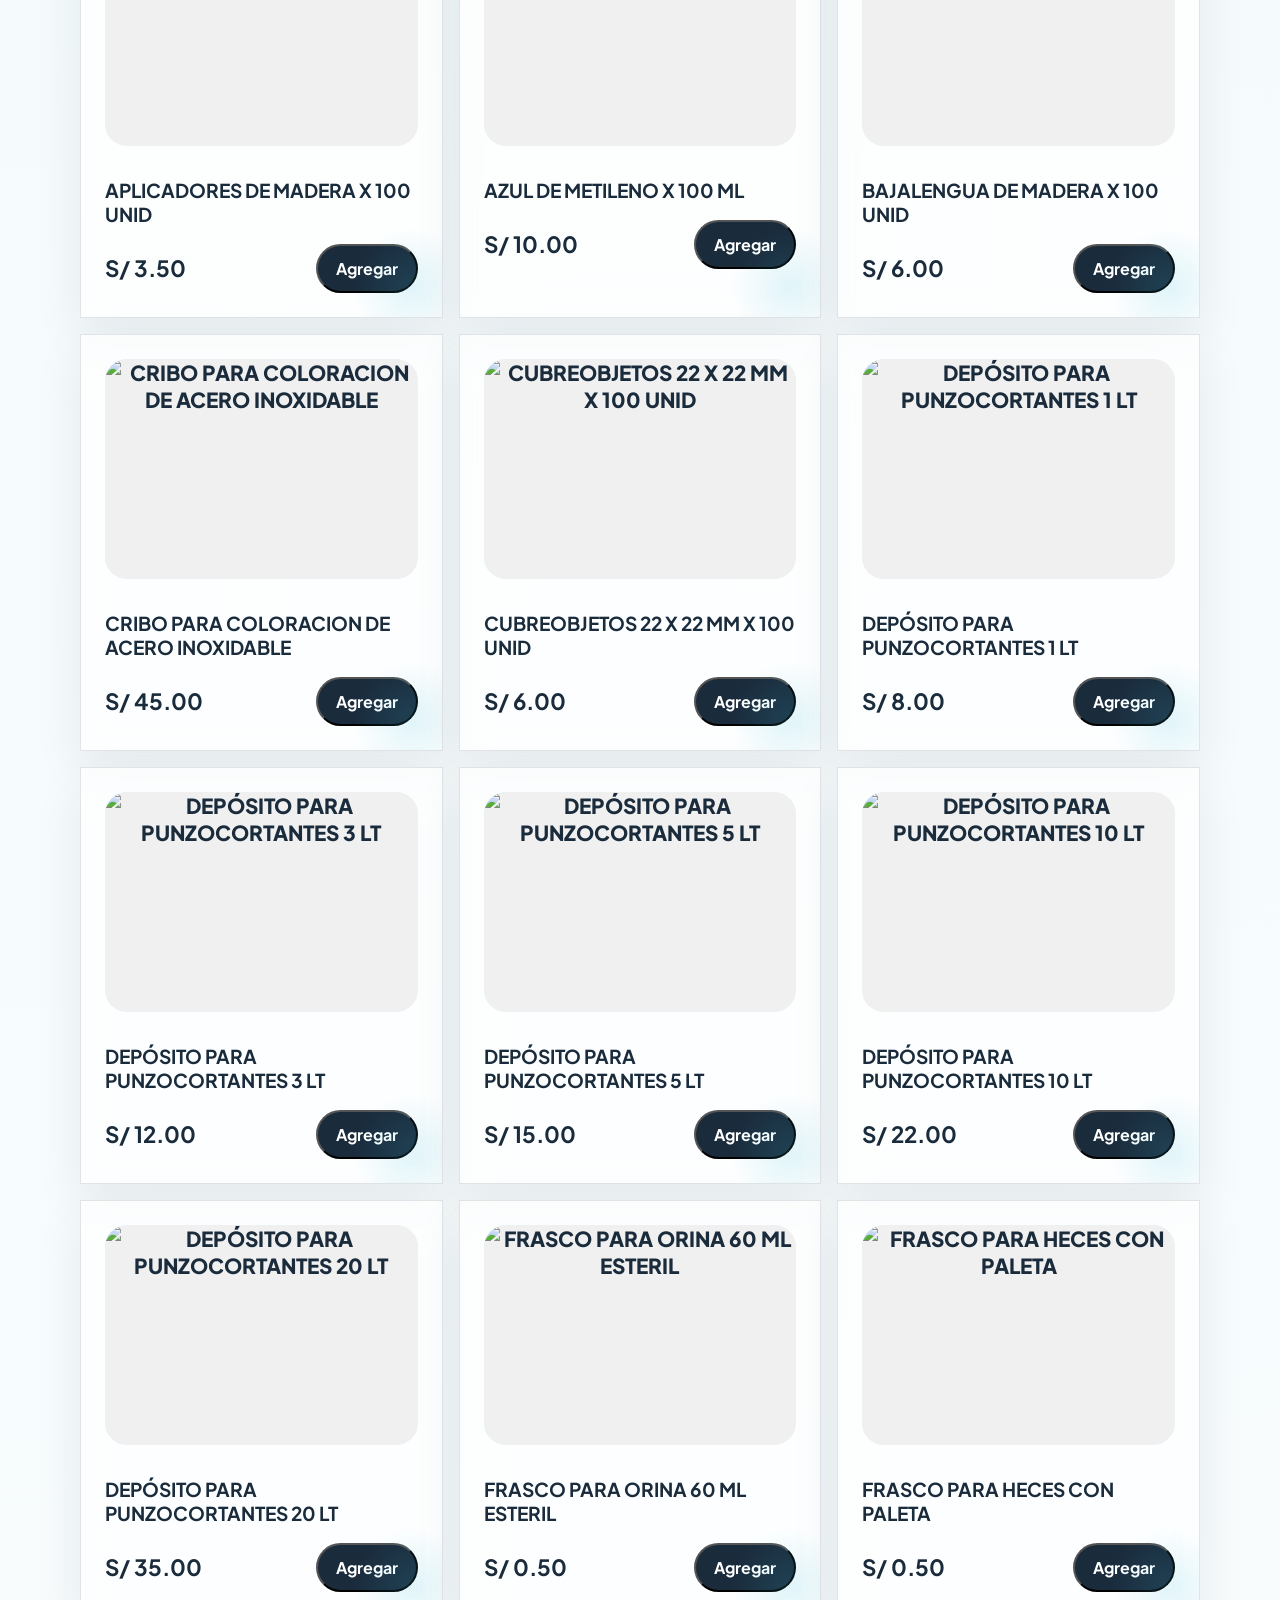
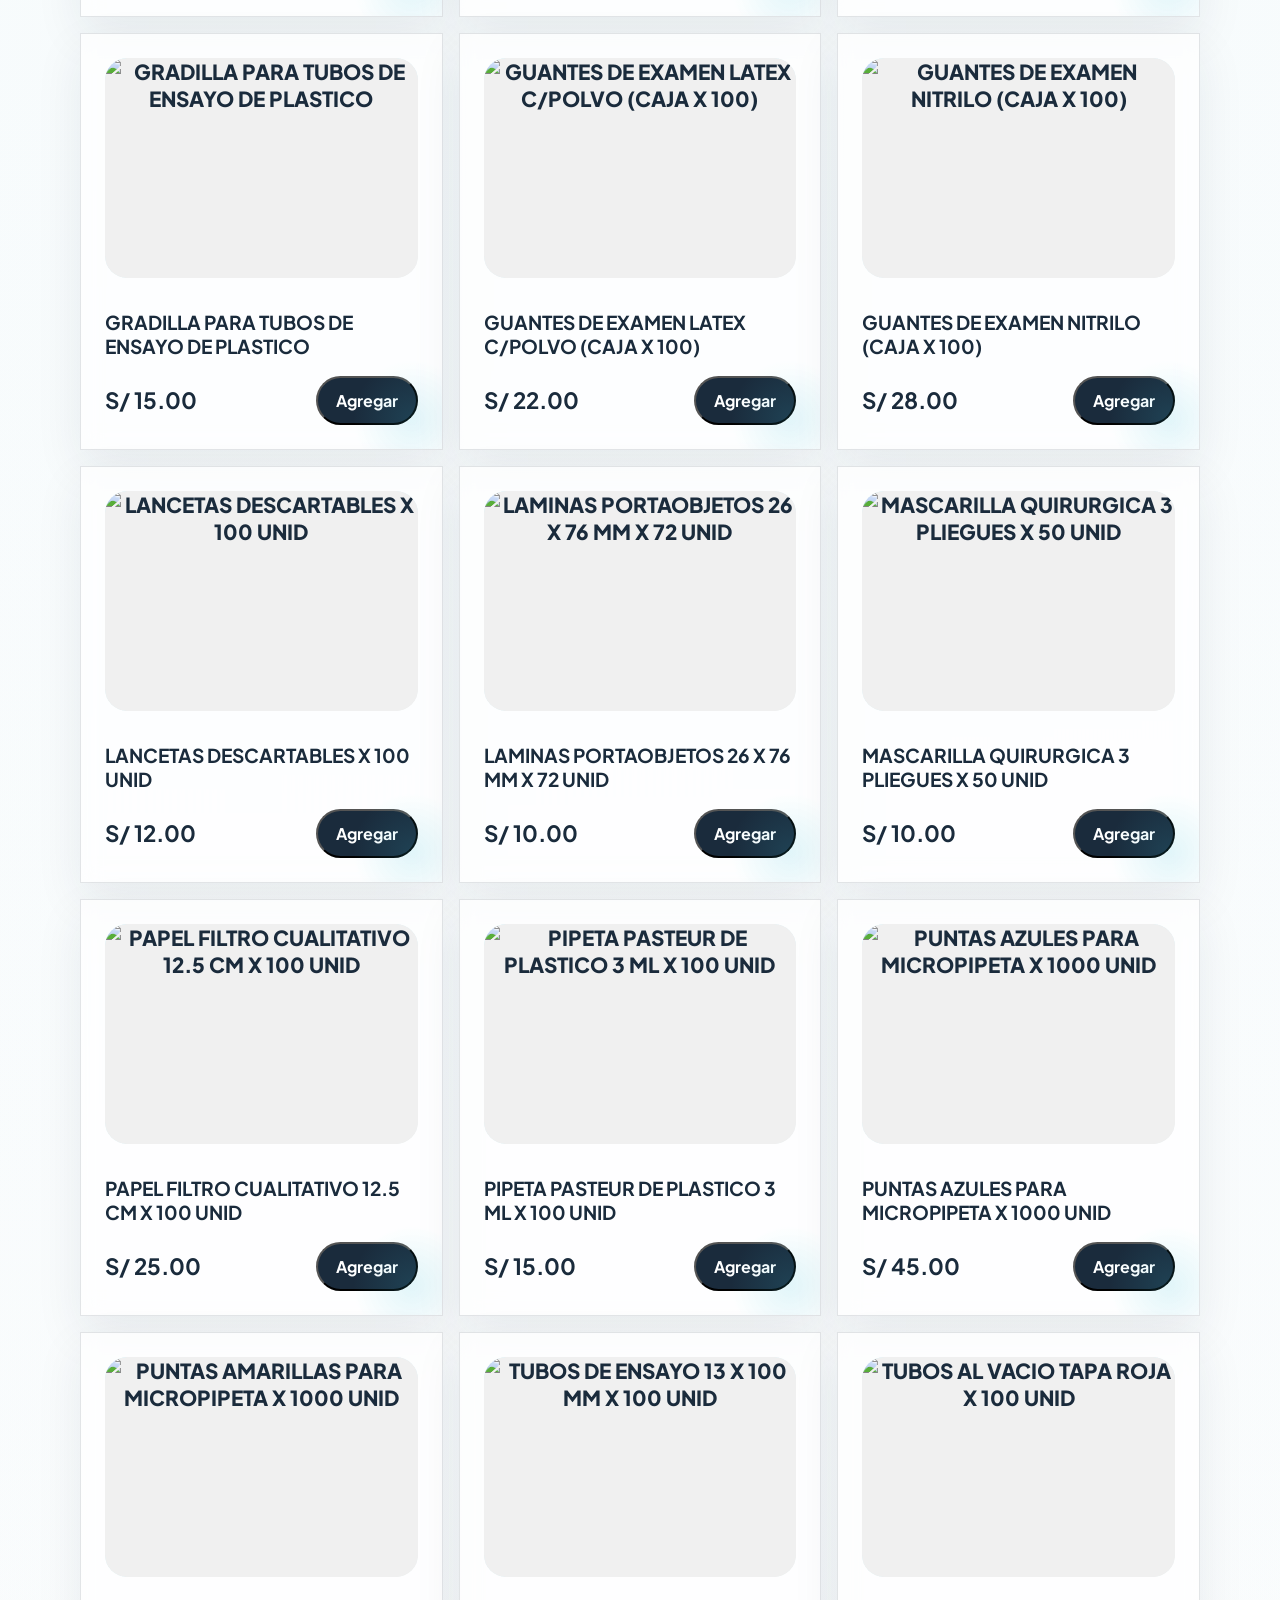
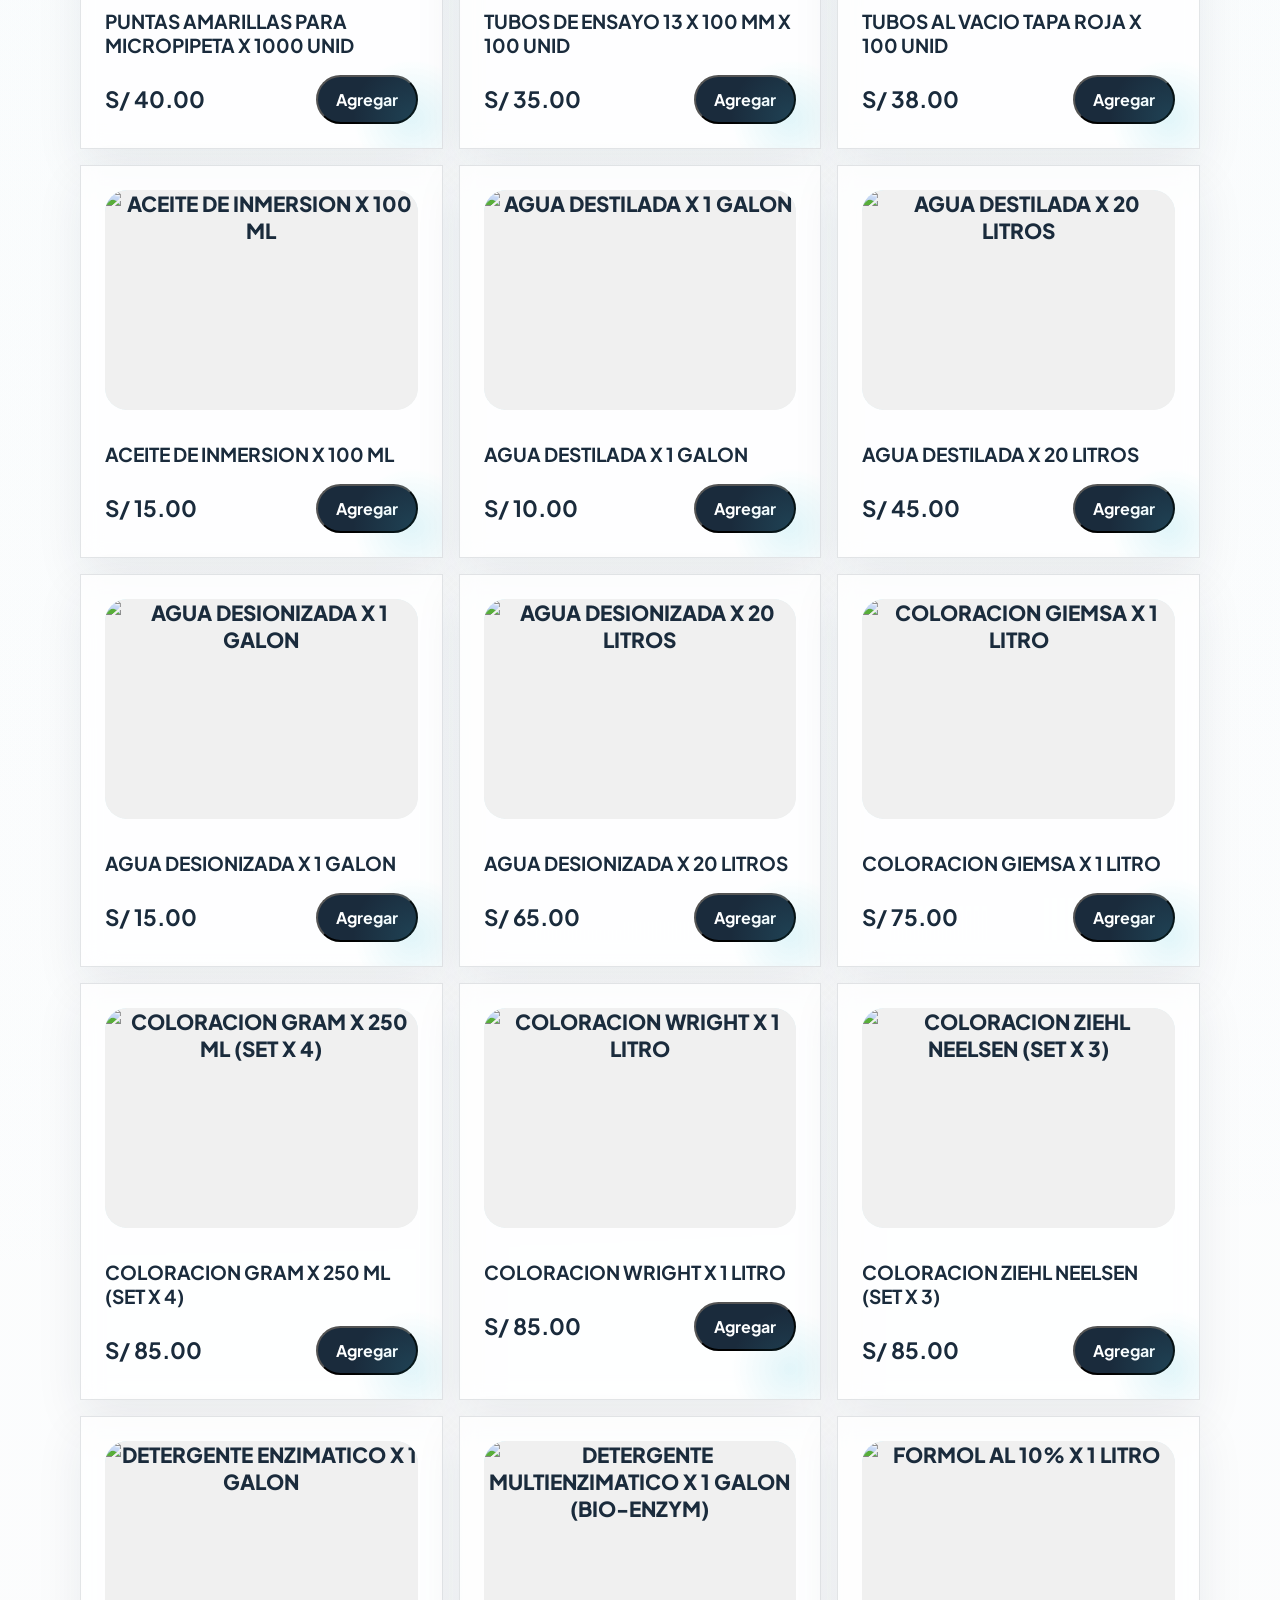
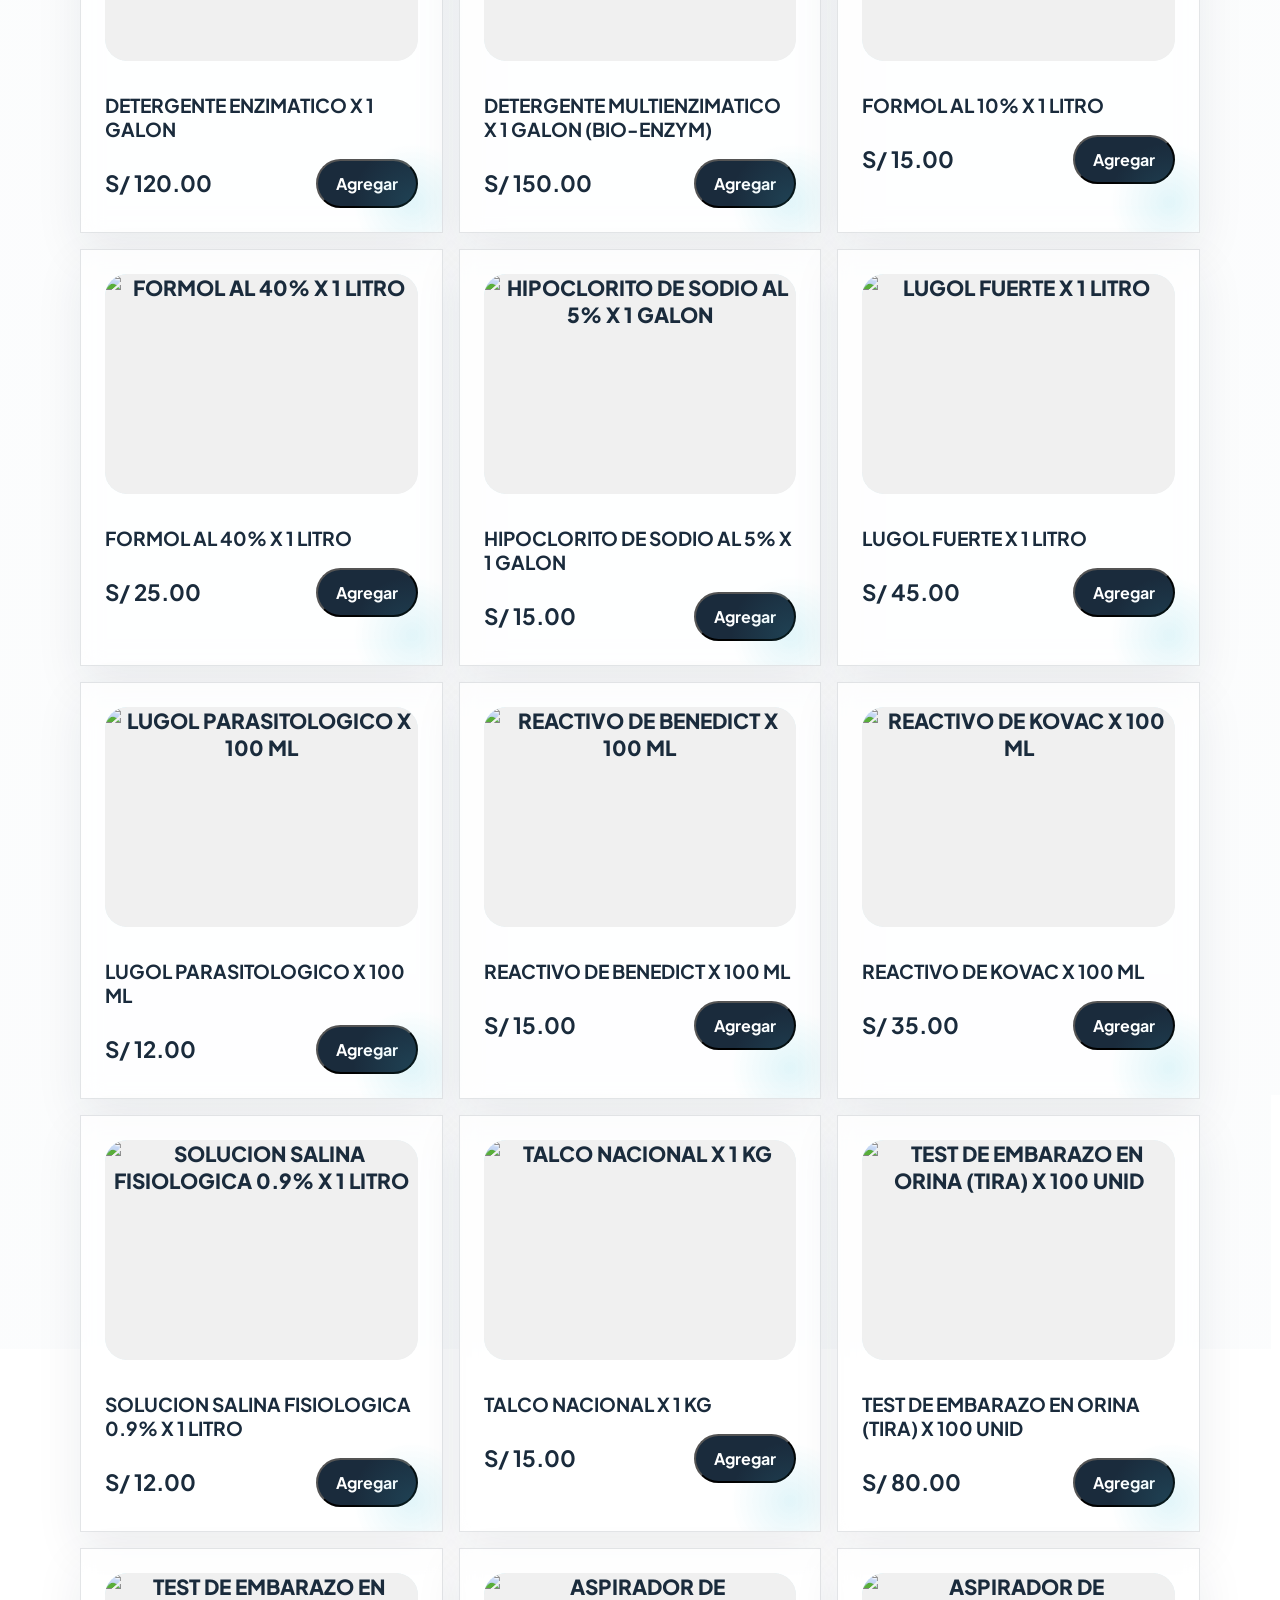
==== commit 24ec6f1a: "Segunda version, productos agregados, cambio de paleta de colores y prueba de imagenes" ====
--- a/index.html
+++ b/index.html
@@ -8,6 +8,7 @@
   <link rel="preconnect" href="https://fonts.googleapis.com">
   <link rel="preconnect" href="https://fonts.gstatic.com" crossorigin>
   <link href="https://fonts.googleapis.com/css2?family=Plus+Jakarta+Sans:wght@400;500;600;700;800&family=Manrope:wght@500;700;800&display=swap" rel="stylesheet">
+  <link rel="shortcut icon" href="/img/logo.png" type="image/x-icon">
   <link rel="stylesheet" href="./styles.css">
 </head>
 <body>
--- a/styles.css
+++ b/styles.css
@@ -1,14 +1,14 @@
 :root {
-  --bg: #f4fbfa;
+  --bg: #F4F7F9;
   --surface: #ffffff;
-  --surface-soft: #eef8f7;
-  --primary: #10b39a;
-  --primary-dark: #0e8f7f;
-  --secondary: #123247;
-  --text: #1c2d38;
+  --surface-soft: #e9f0f4;
+  --primary: #3CBED8;
+  --primary-dark: #2baec8;
+  --secondary: #1A2B3C;
+  --text: #1A2B3C;
   --muted: #627482;
-  --border: rgba(18, 50, 71, 0.12);
-  --shadow: 0 24px 60px rgba(18, 50, 71, 0.12);
+  --border: rgba(26, 43, 60, 0.12);
+  --shadow: 0 24px 60px rgba(26, 43, 60, 0.12);
   --radius-lg: 28px;
   --radius-md: 20px;
   --radius-sm: 14px;
@@ -27,8 +27,8 @@
   margin: 0;
   font-family: "Plus Jakarta Sans", sans-serif;
   background:
-    radial-gradient(circle at top left, rgba(16, 179, 154, 0.12), transparent 32%),
-    linear-gradient(180deg, #fbfefe 0%, var(--bg) 100%);
+    radial-gradient(circle at top left, rgba(60, 190, 216, 0.12), transparent 32%),
+    linear-gradient(180deg, #ffffff 0%, var(--bg) 100%);
   color: var(--text);
 }
 
@@ -52,7 +52,7 @@
   z-index: 20;
   backdrop-filter: blur(16px);
   background: rgba(255, 255, 255, 0.88);
-  border-bottom: 1px solid rgba(18, 50, 71, 0.08);
+  border-bottom: 1px solid rgba(26, 43, 60, 0.08);
   transition: all 0.3s ease;
 }
 
@@ -212,7 +212,7 @@
   content: '';
   position: absolute;
   inset: 0;
-  background: linear-gradient(90deg, rgba(2, 20, 26, 0.98) 0%, rgba(6, 40, 50, 0.9) 50%, rgba(8, 80, 65, 0.75) 100%);
+  background: linear-gradient(90deg, rgba(26, 43, 60, 0.98) 0%, rgba(26, 43, 60, 0.9) 50%, rgba(60, 190, 216, 0.75) 100%);
   pointer-events: none;
 }
 
@@ -242,7 +242,7 @@
 
 
 .hero-badge svg {
-  color: #6be0ca;
+  color: #3CBED8;
 }
 
 .hero-copy h1 {
@@ -255,7 +255,7 @@
 }
 
 .text-highlight {
-  color: #6be0ca;
+  color: #3CBED8;
 }
 
 .hero-copy p {
@@ -295,11 +295,11 @@
 .btn-primary {
   background: var(--primary);
   color: #fff;
-  box-shadow: 0 12px 24px rgba(16, 179, 154, 0.3);
+  box-shadow: 0 12px 24px rgba(60, 190, 216, 0.3);
 }
 
 .btn-primary:hover {
-  background: #12ccb0;
+  background: #E64E97;
 }
 
 .btn-glass {
@@ -361,8 +361,8 @@
   height: 100%;
   padding: 28px;
   background:
-    linear-gradient(160deg, rgba(16, 179, 154, 0.12), transparent 45%),
-    linear-gradient(180deg, #ffffff 0%, #f3fbfa 100%);
+    linear-gradient(160deg, rgba(60, 190, 216, 0.12), transparent 45%),
+    linear-gradient(180deg, #ffffff 0%, #F4F7F9 100%);
 }
 
 .panel-label {
@@ -386,7 +386,7 @@
   padding: 18px;
   border-radius: var(--radius-md);
   background: rgba(255, 255, 255, 0.84);
-  border: 1px solid rgba(18, 50, 71, 0.08);
+  border: 1px solid rgba(26, 43, 60, 0.08);
 }
 
 .panel-stats strong,
@@ -428,9 +428,10 @@
 .product-card,
 .about-card {
   padding: 24px;
-  background: rgba(255, 255, 255, 0.92);
+  background: rgba(255, 255, 255, 0.75);
+  backdrop-filter: blur(10px);
   border: 1px solid var(--border);
-  box-shadow: 0 18px 45px rgba(18, 50, 71, 0.08);
+  box-shadow: 0 18px 45px rgba(26, 43, 60, 0.08);
 }
 
 .metrics-grid strong {
@@ -463,7 +464,7 @@
   width: 120px;
   height: 120px;
   border-radius: 50%;
-  background: radial-gradient(circle, rgba(16, 179, 154, 0.15), transparent 70%);
+  background: radial-gradient(circle, rgba(60, 190, 216, 0.15), transparent 70%);
 }
 
 .categories-heading-flex {
@@ -498,7 +499,7 @@
   background: #fff;
   border-radius: 20px;
   overflow: hidden;
-  box-shadow: 0 10px 30px rgba(18, 50, 71, 0.05);
+  box-shadow: 0 10px 30px rgba(26, 43, 60, 0.05);
   transition: all 0.3s ease;
   border: 1px solid transparent;
   display: flex;
@@ -507,7 +508,7 @@
 
 .category-card-new:hover {
   transform: translateY(-6px);
-  box-shadow: 0 15px 35px rgba(18, 50, 71, 0.1);
+  box-shadow: 0 15px 35px rgba(26, 43, 60, 0.1);
   border-color: var(--primary);
 }
 
@@ -548,7 +549,7 @@
 }
 
 .category-card-new:hover .category-icon-new {
-  color: #1dc8aa;
+  color: #3CBED8;
   transform: scale(1.1);
 }
 
@@ -585,7 +586,7 @@
   height: 220px;
   border-radius: 22px;
   margin-bottom: 18px;
-  background: linear-gradient(145deg, rgba(16, 179, 154, 0.18), rgba(18, 50, 71, 0.08));
+  background: linear-gradient(145deg, rgba(60, 190, 216, 0.18), rgba(26, 43, 60, 0.08));
   display: flex;
   align-items: center;
   justify-content: center;
@@ -594,6 +595,17 @@
   color: var(--secondary);
   font-weight: 800;
   font-size: 1.3rem;
+  overflow: hidden;
+}
+
+.product-media img, .product-image img {
+  width: 100%;
+  height: 100%;
+  object-fit: cover;
+  border-radius: inherit;
+  background: #f0f0f0; /* Fondo gris si no hay imagen */
+  min-height: 200px;
+  display: block;
 }
 
 .product-tags {
@@ -611,12 +623,12 @@
 }
 
 .tag-discount {
-  background: rgba(13, 143, 127, 0.12);
+  background: rgba(43, 174, 200, 0.12);
   color: var(--primary-dark);
 }
 
 .tag-new {
-  background: rgba(18, 50, 71, 0.1);
+  background: rgba(26, 43, 60, 0.1);
   color: var(--secondary);
 }
 
@@ -676,7 +688,7 @@
   width: min(420px, 100vw);
   height: 100vh;
   background: rgba(255, 255, 255, 0.98);
-  box-shadow: -12px 0 40px rgba(18, 50, 71, 0.18);
+  box-shadow: -12px 0 40px rgba(26, 43, 60, 0.18);
   padding: 24px;
   display: grid;
   grid-template-rows: auto 1fr auto;
@@ -736,7 +748,7 @@
   display: grid;
   place-items: center;
   border-radius: 50%;
-  background: rgba(18, 50, 71, 0.08);
+  background: rgba(26, 43, 60, 0.08);
   color: var(--secondary);
 }
 
@@ -760,9 +772,9 @@
   gap: 2px;
   padding: 14px 18px;
   border-radius: 20px;
-  background: linear-gradient(135deg, var(--primary), #1fd5b4);
-  color: #fff;
-  box-shadow: 0 20px 40px rgba(16, 179, 154, 0.28);
+  background: linear-gradient(135deg, var(--primary), #E64E97);
+  color: #fff;
+  box-shadow: 0 20px 40px rgba(60, 190, 216, 0.28);
 }
 
 .whatsapp-float span {
@@ -885,15 +897,15 @@
   align-items: center;
   justify-content: center;
   color: var(--primary);
-  background: rgba(16, 179, 154, 0.08);
-  border: 1px solid rgba(16, 179, 154, 0.2);
+  background: rgba(60, 190, 216, 0.08);
+  border: 1px solid rgba(60, 190, 216, 0.2);
   flex-shrink: 0;
 }
 
 .about-image-wrapper {
   border-radius: 24px;
   overflow: hidden;
-  box-shadow: 0 20px 50px rgba(18, 50, 71, 0.15);
+  box-shadow: 0 20px 50px rgba(26, 43, 60, 0.15);
 }
 
 .about-image-wrapper img {
@@ -1094,11 +1106,11 @@
 
 
 .main-footer {
-    background-color: #0b2a2d; /* Verde oscuro profundo coherente con el Hero */
-    color: #e0f2f1;
+    background-color: #1A2B3C; /* Verde oscuro profundo coherente con el Hero */
+    color: #e9f0f4;
     padding: 60px 8% 20px;
     font-size: 0.9rem;
-    border-top: 3px solid #00b8a9;
+    border-top: 3px solid #3CBED8;
 }
 
 .footer-container {
@@ -1109,7 +1121,7 @@
 }
 
 .footer-column h3 {
-    color: #00d1c1;
+    color: #3CBED8;
     margin-bottom: 20px;
     font-size: 1.2rem;
     position: relative;
@@ -1120,7 +1132,7 @@
     display: block;
     width: 40px;
     height: 2px;
-    background: #00d1c1;
+    background: #3CBED8;
     margin-top: 8px;
 }
 
@@ -1137,7 +1149,7 @@
 }
 
 .footer-column ul li i {
-    color: #00d1c1;
+    color: #3CBED8;
 }
 
 .footer-logo {
@@ -1150,7 +1162,7 @@
     padding: 10px;
     border-radius: 8px;
     margin-bottom: 10px;
-    border-left: 3px solid #00d1c1;
+    border-left: 3px solid #3CBED8;
 }
 
 .developer-tag {
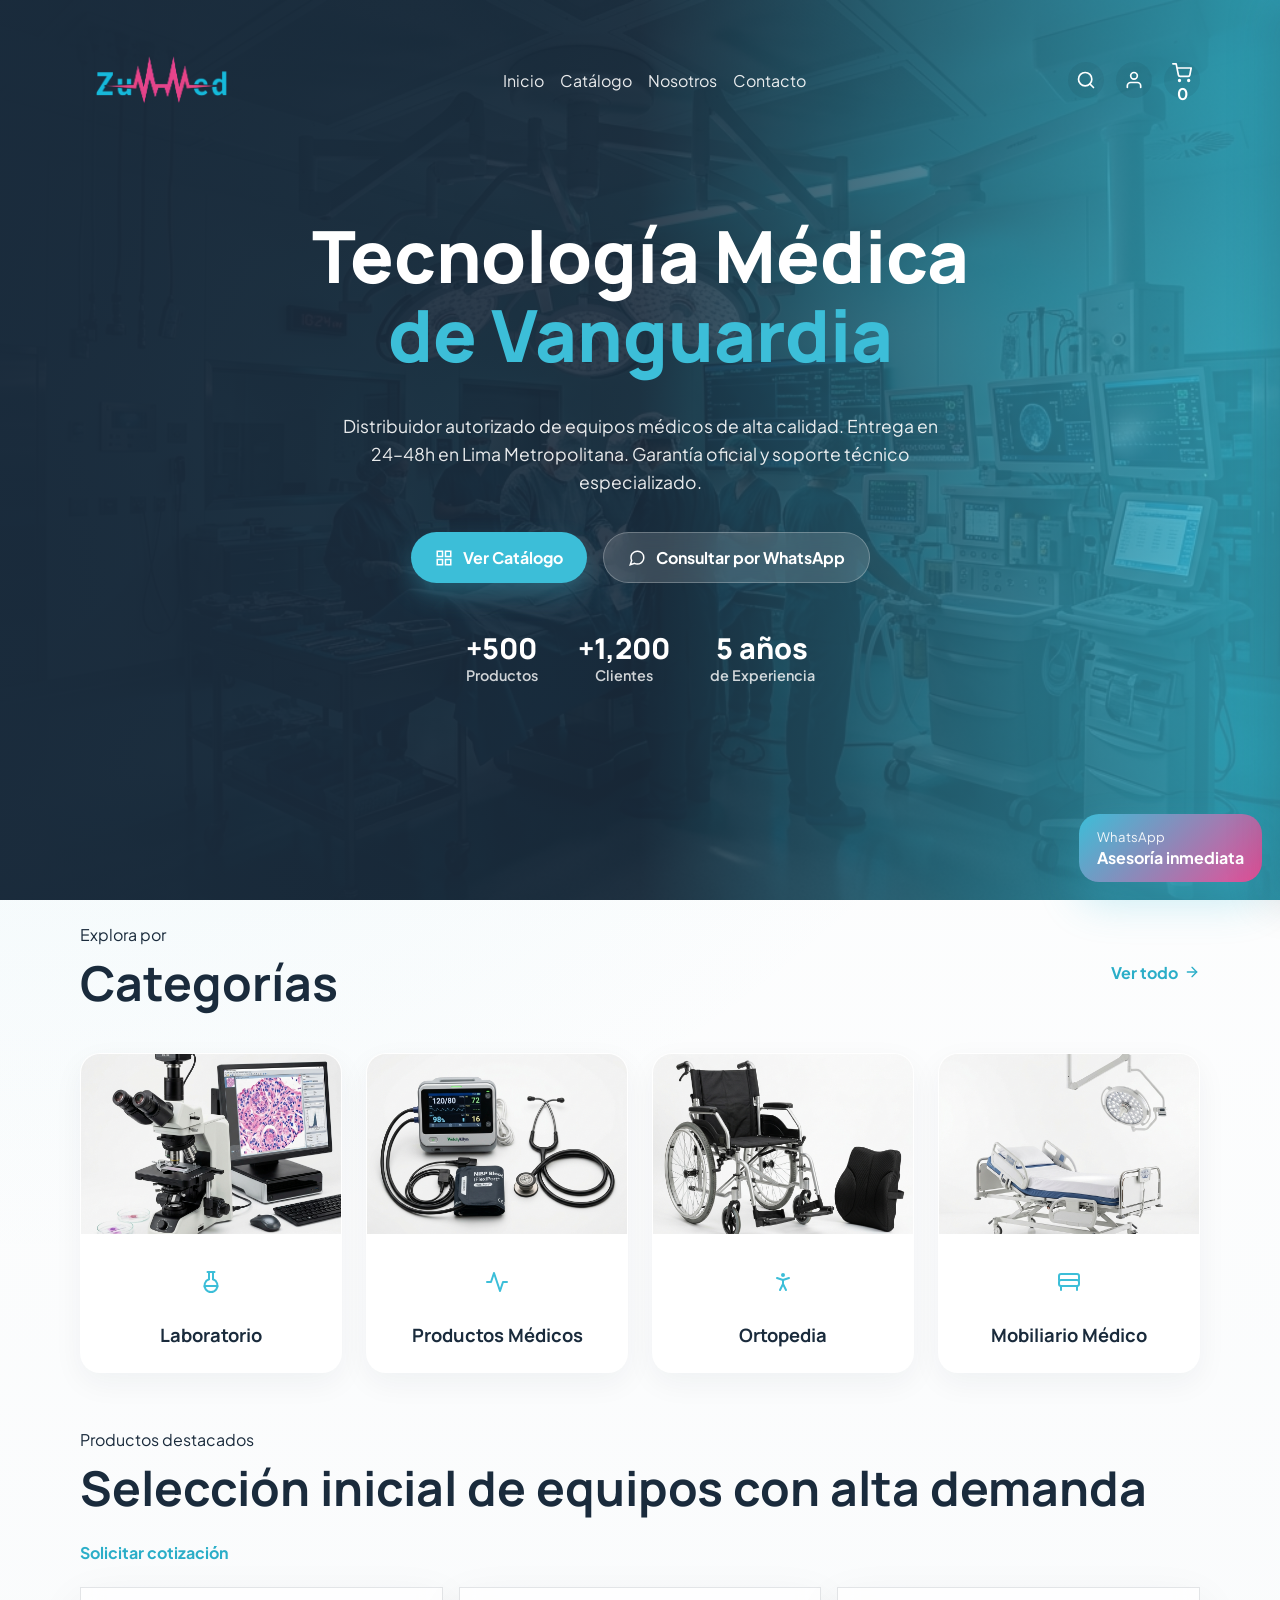
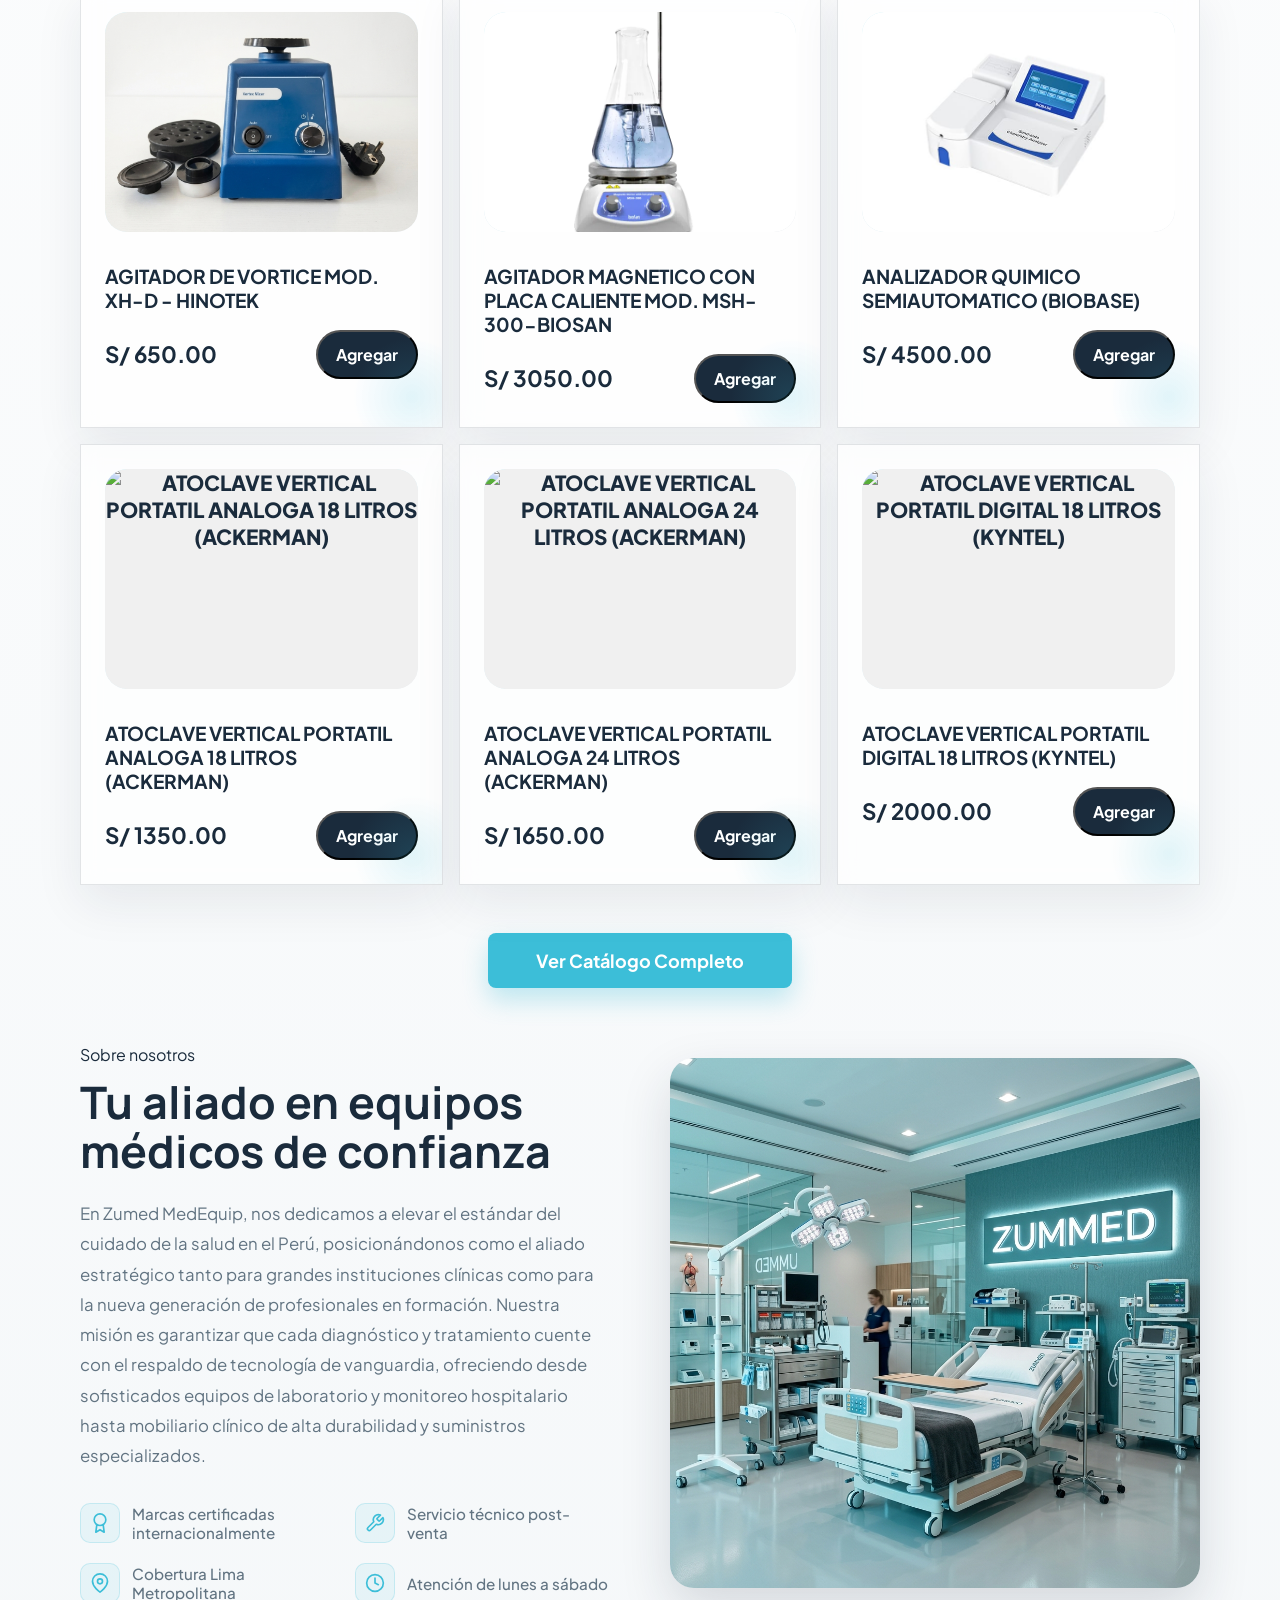
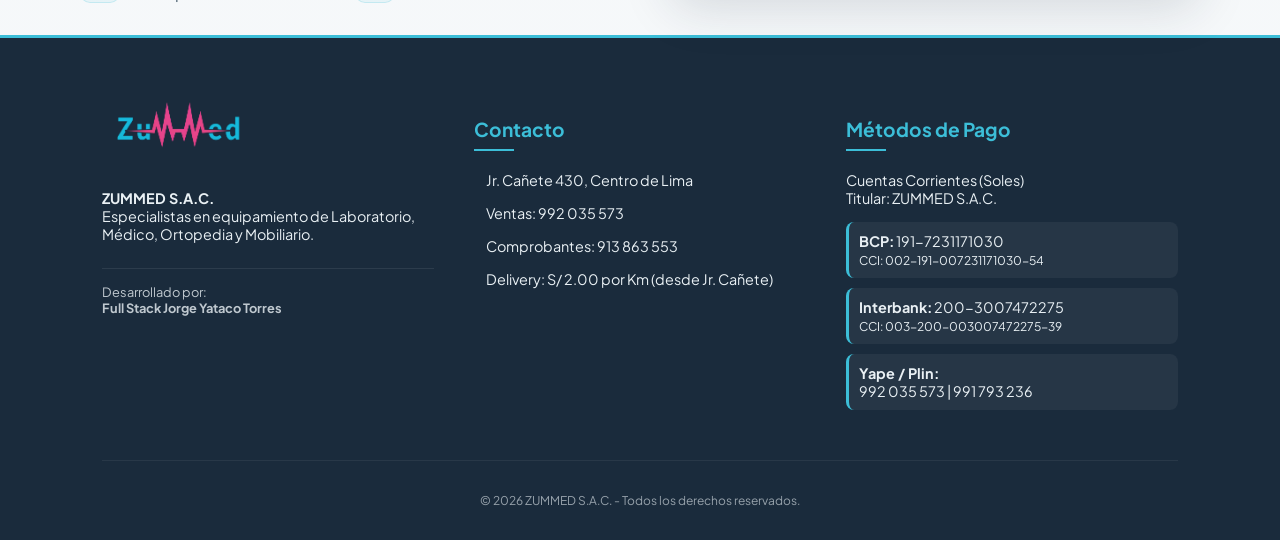
==== commit 2ba33857: "corregir error de la segunda version" ====
--- a/index.html
+++ b/index.html
@@ -163,6 +163,10 @@
           </div>
 
           <div class="products-grid" id="products-grid"></div>
+
+          <div style="text-align: center; margin-top: 48px;">
+            <a href="./catalogo.html" class="btn btn-primary" style="font-size: 1.125rem; padding: 16px 48px; border-radius: 8px;">Ver Catálogo Completo</a>
+          </div>
         </div>
       </section>
 
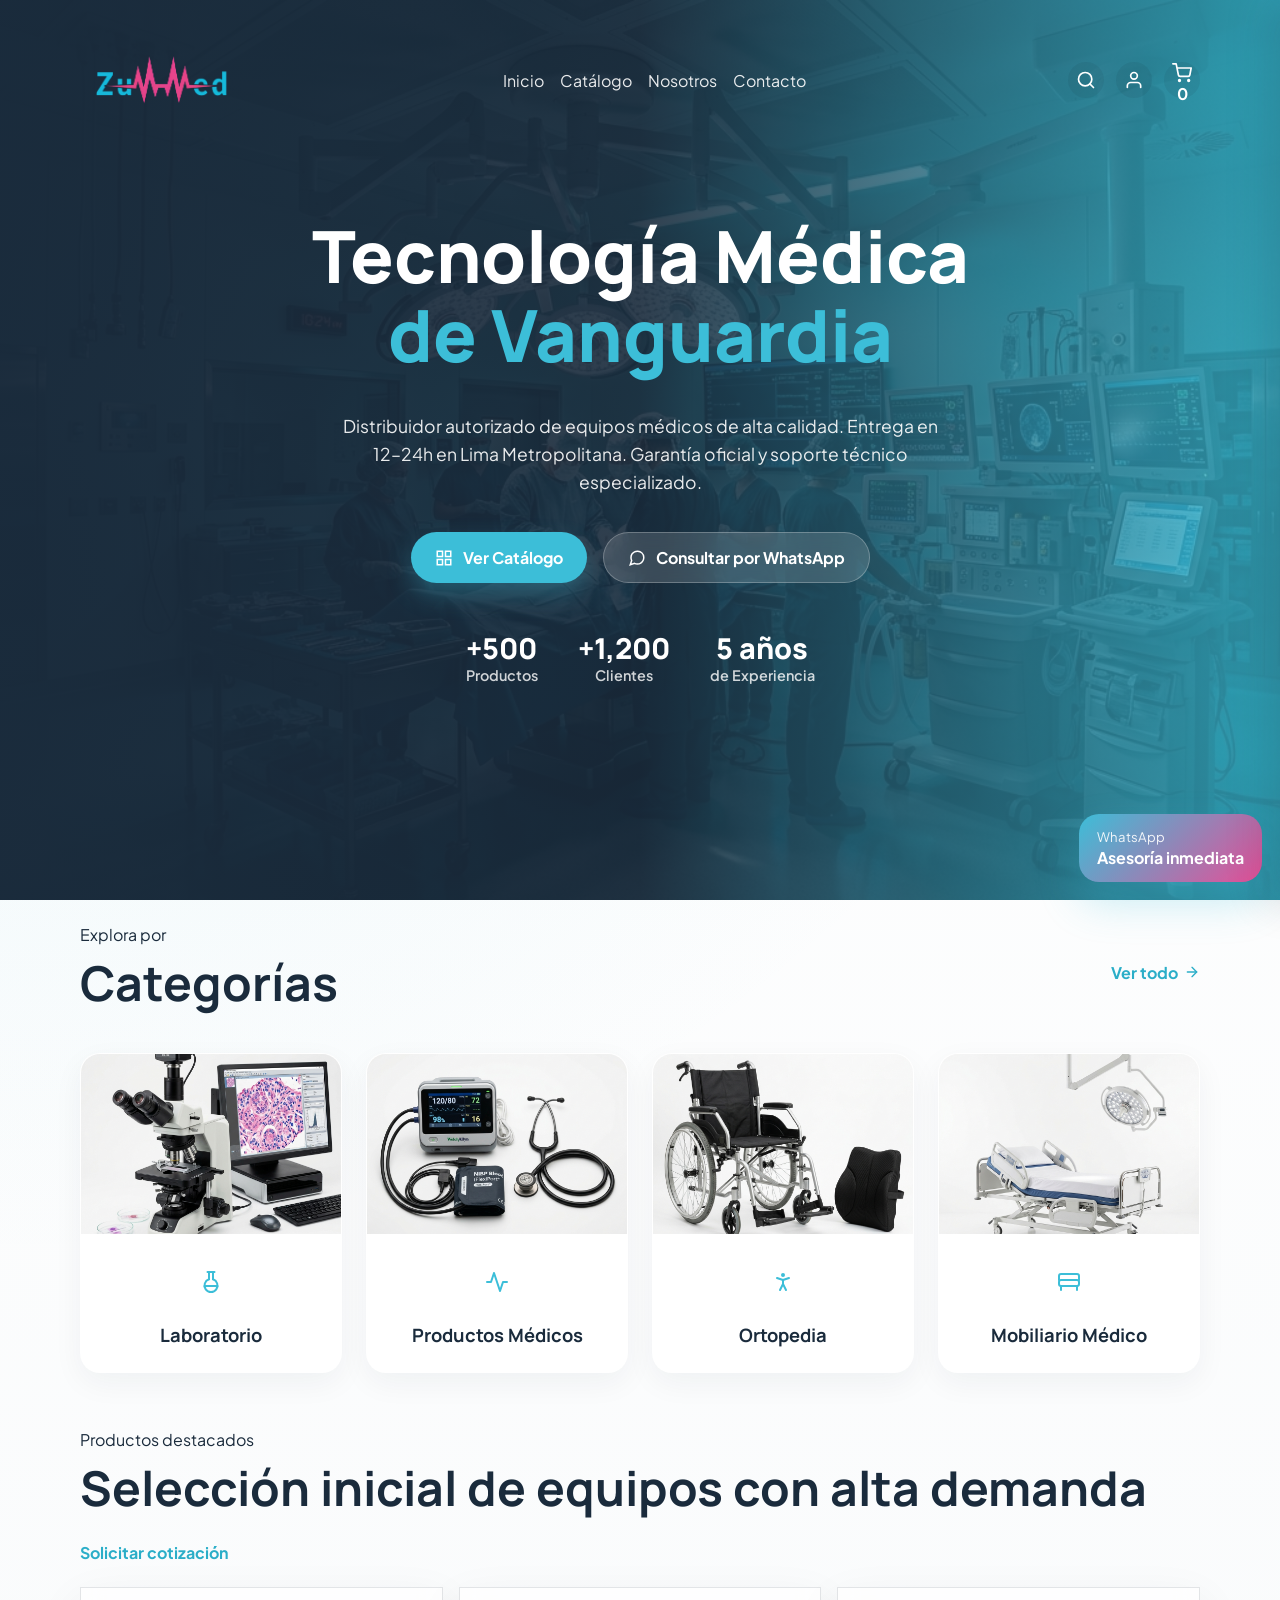
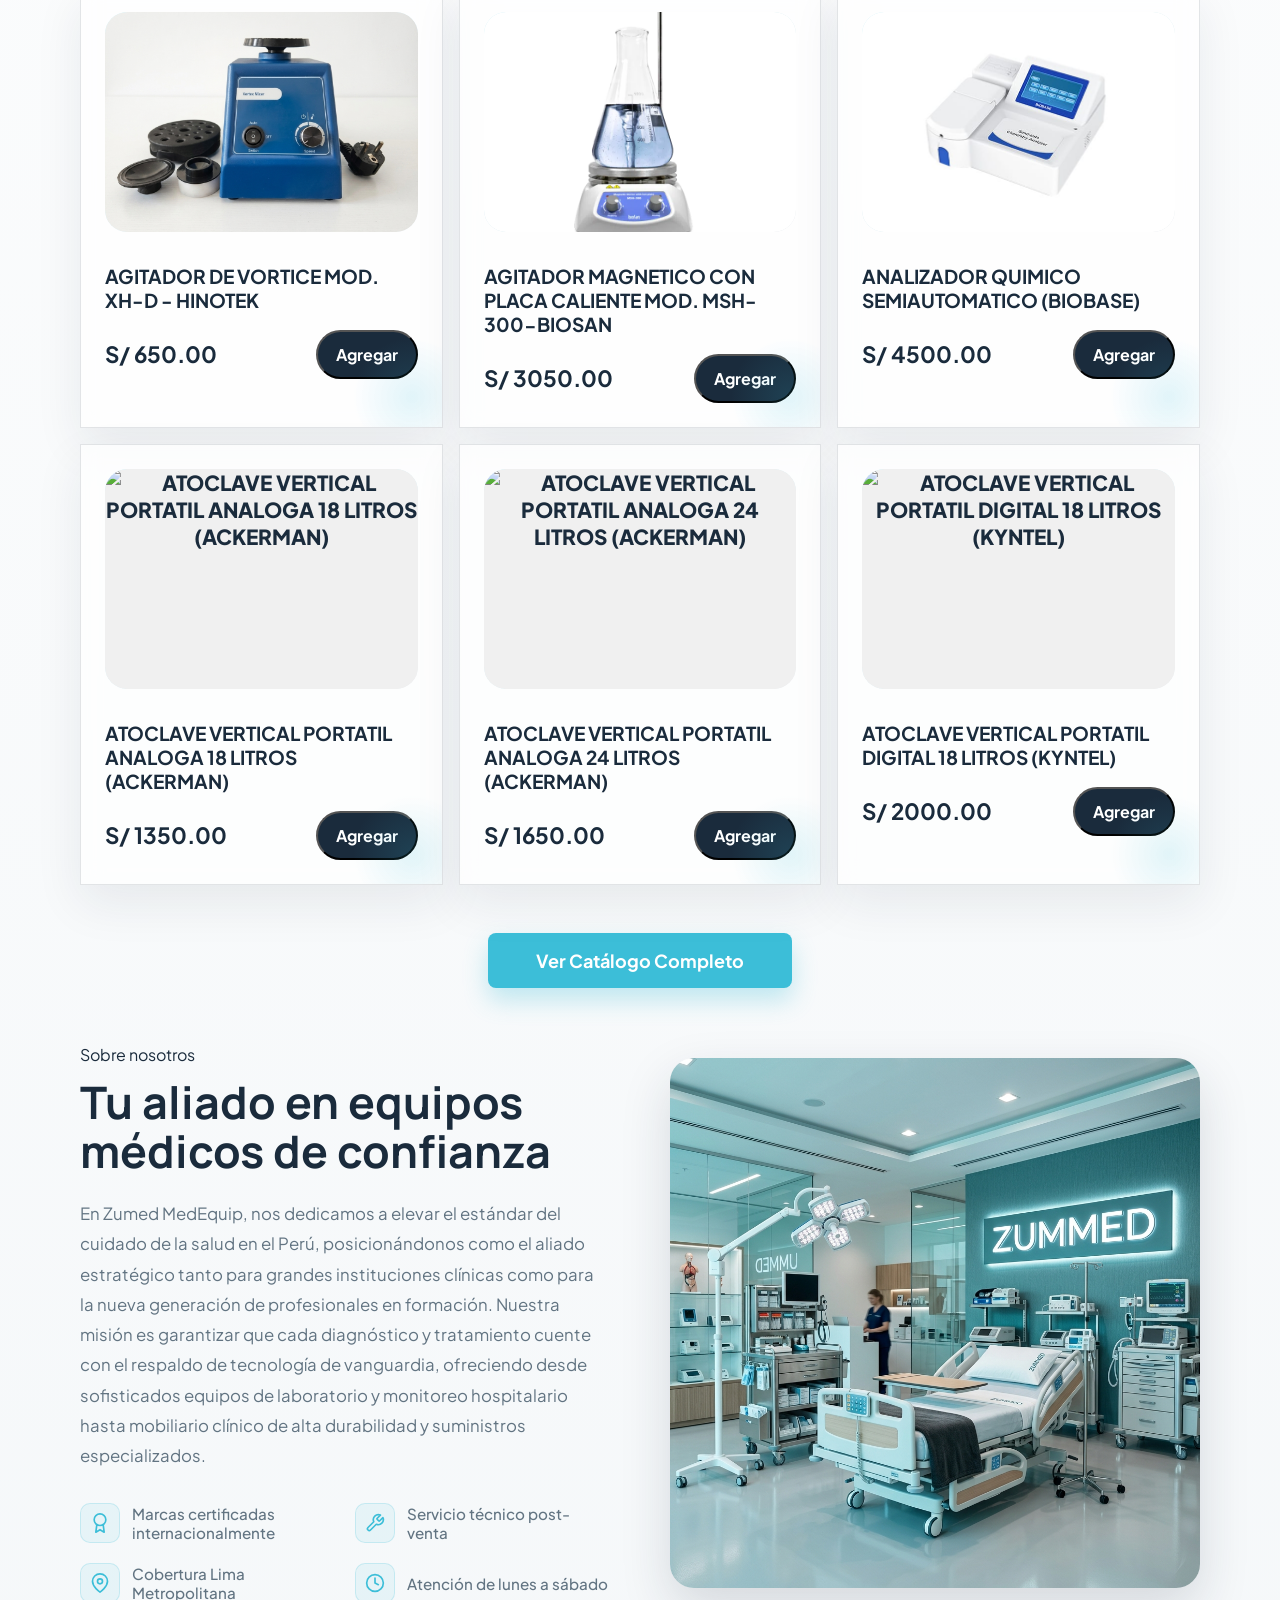
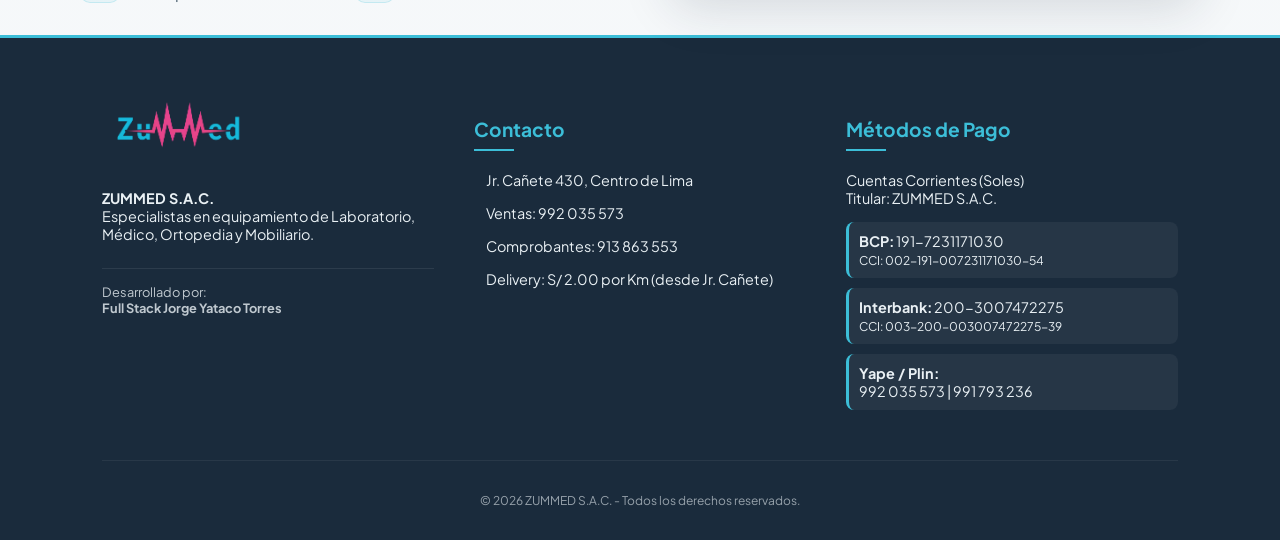
==== commit 77ff3188: "Corregir los productos en 3 subcategorias y los vinculos a catalogo" ====
--- a/index.html
+++ b/index.html
@@ -2,9 +2,9 @@
 <html lang="es">
 <head>
   <meta charset="UTF-8">
-  <meta name="viewport" content="width=device-width, initial-scale=1.0">
-  <meta name="description" content="ZuMed MedEquip, distribuidor autorizado de equipos médicos en Lima con entrega rápida, garantía oficial y asesoría personalizada.">
-  <title>ZuMed MedEquip | Tecnología Médica de Vanguardia</title>
+  <meta nombre="viewport" content="width=device-width, initial-scale=1.0">
+  <meta nombre="description" content="ZuMed MedEquip, distribuidor autorizado de equipos médicos en Lima con entrega rápida, garantía oficial y asesoría personalizada.">
+  <title>Zummed | Tecnología Médica de Vanguardia</title>
   <link rel="preconnect" href="https://fonts.googleapis.com">
   <link rel="preconnect" href="https://fonts.gstatic.com" crossorigin>
   <link href="https://fonts.googleapis.com/css2?family=Plus+Jakarta+Sans:wght@400;500;600;700;800&family=Manrope:wght@500;700;800&display=swap" rel="stylesheet">
@@ -24,7 +24,7 @@
 
           <nav class="nav-links" id="nav-links" aria-label="Principal">
             <a href="#inicio">Inicio</a>
-            <a href="#catalogo">Catálogo</a>
+            <a href="/catalogo.html">Catálogo</a>
             <a href="#nosotros">Nosotros</a>
             <a href="#contacto">Contacto</a>
           </nav>
@@ -55,7 +55,7 @@
               <h1>Tecnología Médica<br><span class="text-highlight">de Vanguardia</span></h1>
               <p>
                 Distribuidor autorizado de equipos médicos de alta calidad. Entrega en<br>
-                24–48h en Lima Metropolitana. Garantía oficial y soporte técnico<br>
+                12–24h en Lima Metropolitana. Garantía oficial y soporte técnico<br>
                 especializado.
               </p>
 
@@ -97,11 +97,11 @@
               <span class="eyebrow">Explora por</span>
               <h2>Categorías</h2>
             </div>
-            <a href="#catalogo" class="text-link view-all-link">Ver todo <svg width="16" height="16" viewBox="0 0 24 24" fill="none" stroke="currentColor" stroke-width="2" stroke-linecap="round" stroke-linejoin="round"><line x1="5" y1="12" x2="19" y2="12"></line><polyline points="12 5 19 12 12 19"></polyline></svg></a>
+            <a href="./catalogo.html" class="text-link view-all-link">Ver todo <svg width="16" height="16" viewBox="0 0 24 24" fill="none" stroke="currentColor" stroke-width="2" stroke-linecap="round" stroke-linejoin="round"><line x1="5" y1="12" x2="19" y2="12"></line><polyline points="12 5 19 12 12 19"></polyline></svg></a>
           </div>
 
           <div class="categories-grid-4">
-            <a href="#catalogo" class="category-card-new">
+            <a href="./catalogo.html" class="category-card-new">
               <div class="card-image-wrapper">
                 <img src="./img/cat_laboratorio.png" alt="Laboratorio">
               </div>
@@ -113,7 +113,7 @@
               </div>
             </a>
 
-            <a href="#catalogo" class="category-card-new">
+            <a href="/catalogo.html" class="category-card-new">
               <div class="card-image-wrapper">
                 <img src="./img/cat_productos_medicos.png" alt="Productos Médicos">
               </div>
@@ -125,7 +125,7 @@
               </div>
             </a>
 
-            <a href="#catalogo" class="category-card-new">
+            <a href="/catalogo.html" class="category-card-new">
               <div class="card-image-wrapper">
                 <img src="./img/cat_ortopedia.png" alt="Ortopedia">
               </div>
@@ -137,7 +137,7 @@
               </div>
             </a>
 
-            <a href="#catalogo" class="category-card-new">
+            <a href="/catalogo.html" class="category-card-new">
               <div class="card-image-wrapper">
                 <img src="./img/cat_mobiliario_medico.png" alt="Mobiliario Médico">
               </div>
--- a/styles.css
+++ b/styles.css
@@ -391,7 +391,7 @@
 
 .panel-stats strong,
 .metrics-grid strong,
-.product-price,
+.product-precio,
 .cart-total strong {
   display: block;
   font-size: 1.4rem;
@@ -646,7 +646,7 @@
   margin-top: 18px;
 }
 
-.product-price small {
+.product-precio small {
   display: block;
   color: var(--muted);
   font-size: 0.9rem;
@@ -1076,18 +1076,18 @@
   gap: 12px;
 }
 
-.catalog-card .product-price {
+.catalog-card .product-precio {
   flex-direction: row;
   align-items: center;
   gap: 8px;
 }
 
-.catalog-card .product-price strong {
+.catalog-card .product-precio strong {
   font-size: 1.25rem;
   color: var(--secondary);
 }
 
-.catalog-card .product-price .original-price {
+.catalog-card .product-precio .original-precio {
   font-size: 0.85rem;
   color: var(--muted);
   text-decoration: line-through;
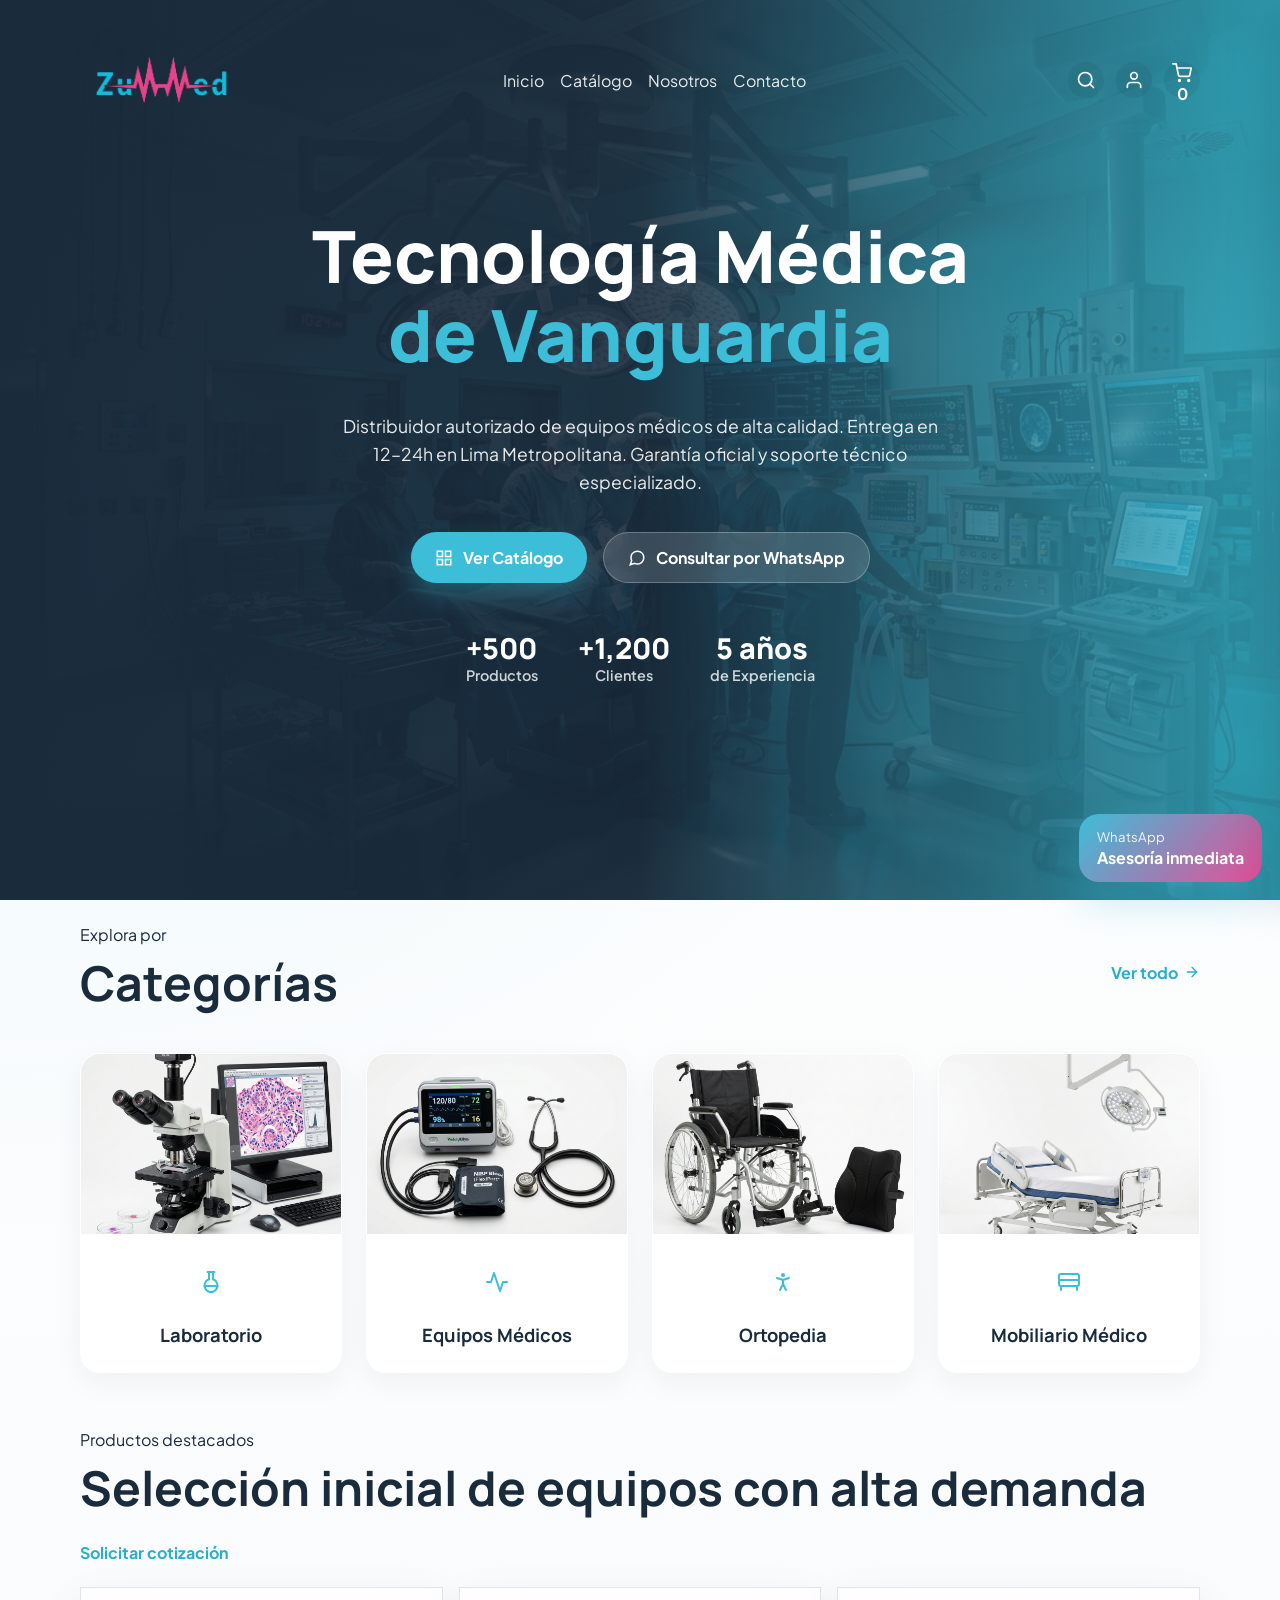
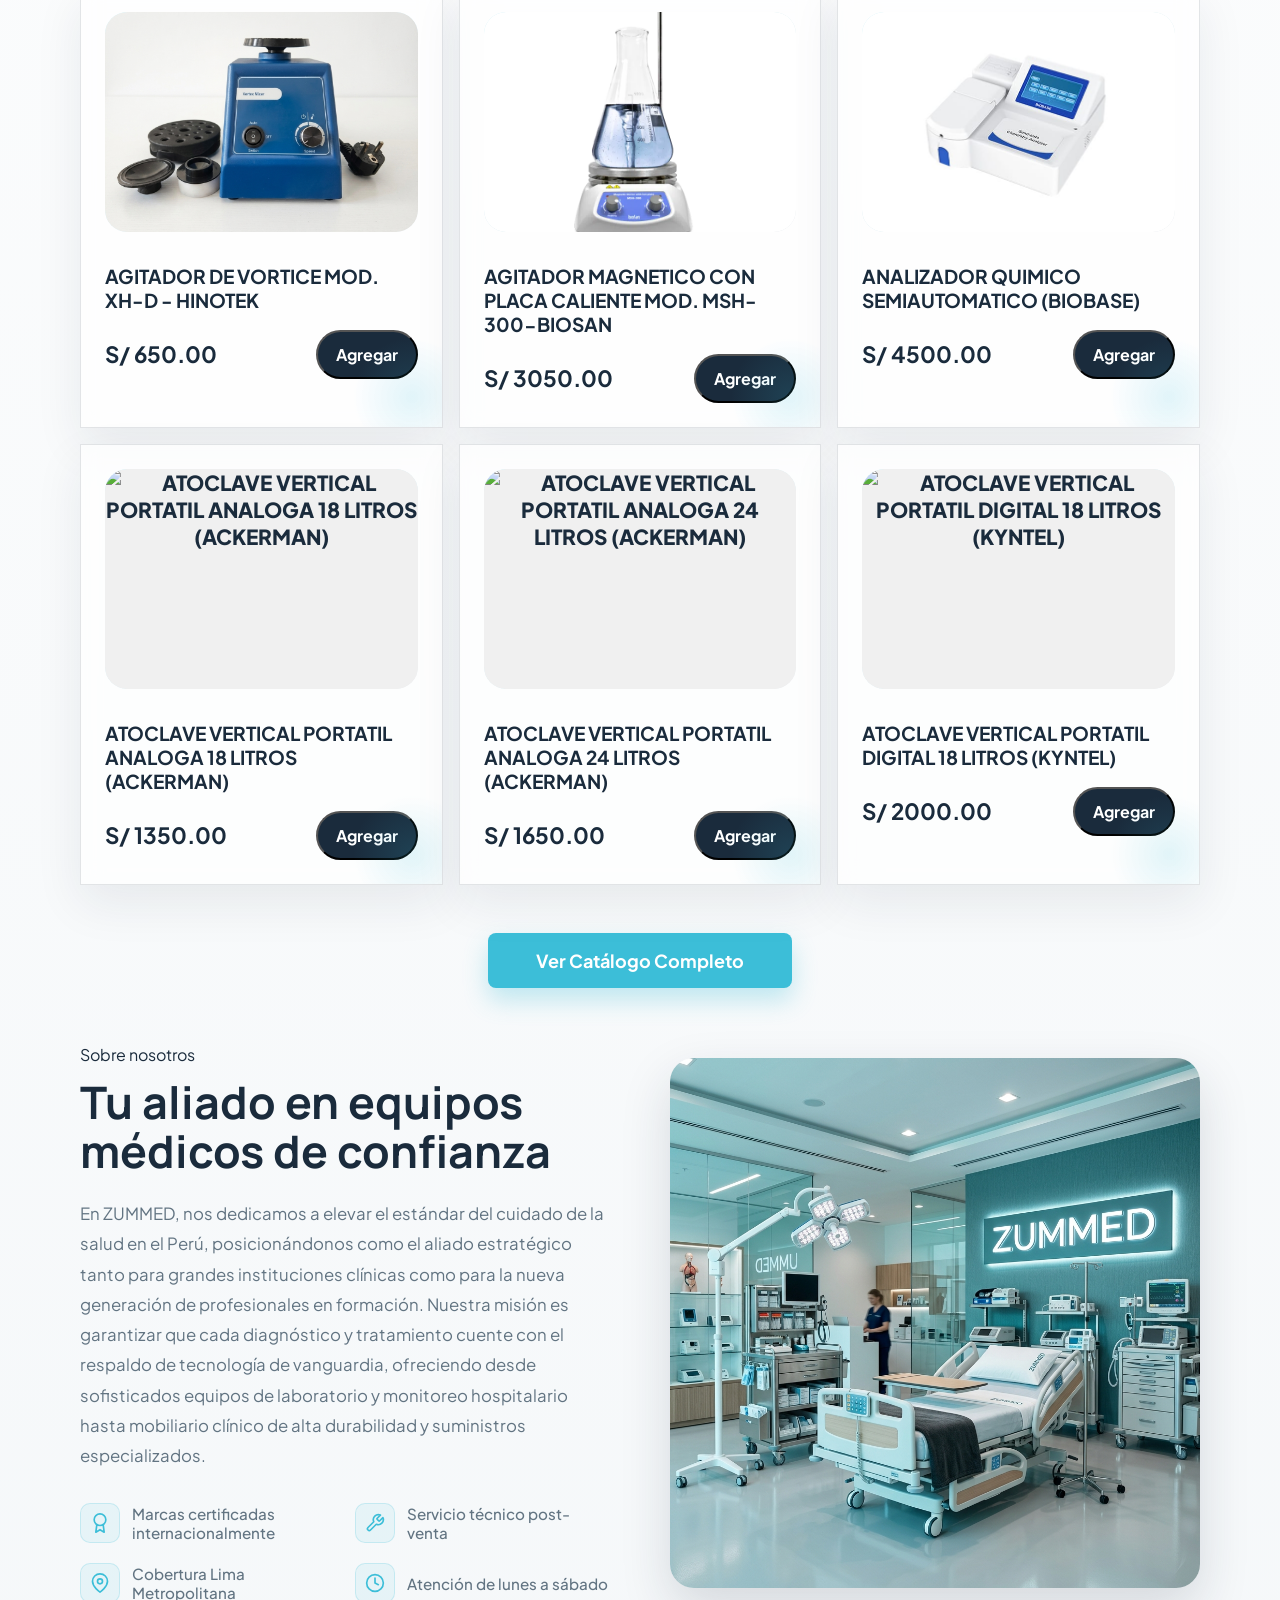
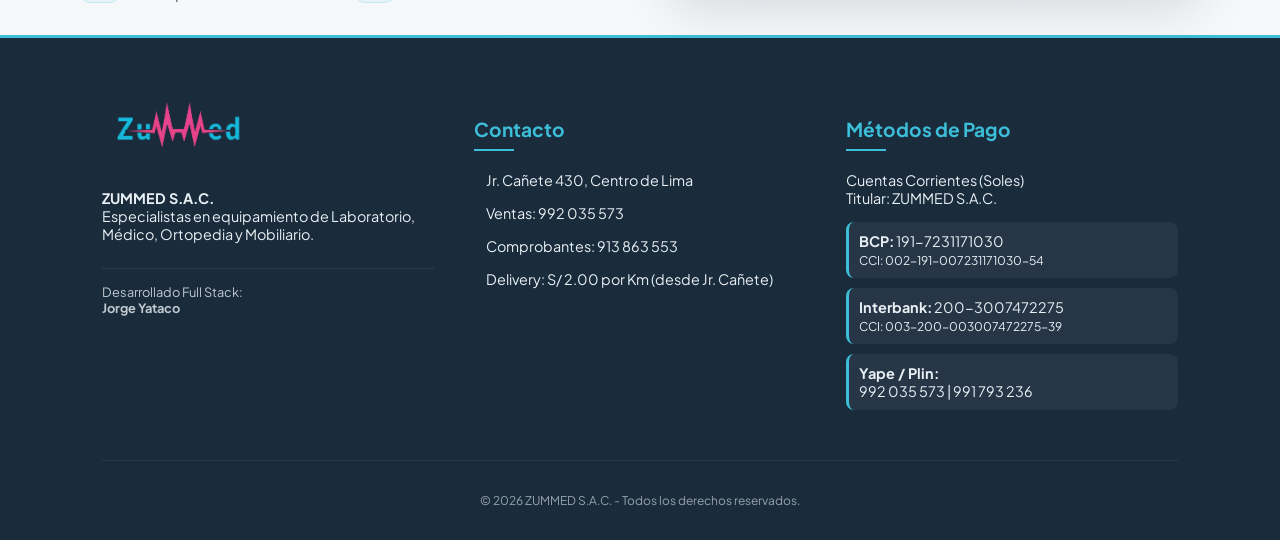
==== commit b972a95b: "Actualizando" ====
--- a/index.html
+++ b/index.html
@@ -24,7 +24,7 @@
 
           <nav class="nav-links" id="nav-links" aria-label="Principal">
             <a href="#inicio">Inicio</a>
-            <a href="/catalogo.html">Catálogo</a>
+            <a href="catalogo.html">Catálogo</a>
             <a href="#nosotros">Nosotros</a>
             <a href="#contacto">Contacto</a>
           </nav>
@@ -60,7 +60,7 @@
               </p>
 
               <div class="hero-actions">
-                <a class="btn btn-primary" href="catalogo.html" target="_blank">
+                <a class="btn btn-primary" href="catalogo.html">
                   <svg width="18" height="18" viewBox="0 0 24 24" fill="none" stroke="currentColor" stroke-width="2"><rect x="3" y="3" width="7" height="7"></rect><rect x="14" y="3" width="7" height="7"></rect><rect x="14" y="14" width="7" height="7"></rect><rect x="3" y="14" width="7" height="7"></rect></svg>
                   Ver Catálogo
                 </a>
@@ -113,7 +113,7 @@
               </div>
             </a>
 
-            <a href="/catalogo.html" class="category-card-new">
+            <a href="catalogo.html" class="category-card-new">
               <div class="card-image-wrapper">
                 <img src="./img/cat_productos_medicos.png" alt="Productos Médicos">
               </div>
@@ -121,7 +121,7 @@
                 <div class="category-icon-new">
                   <svg width="24" height="24" viewBox="0 0 24 24" fill="none" stroke="currentColor" stroke-width="2" stroke-linecap="round" stroke-linejoin="round"><path d="M22 12h-4l-3 9L9 3l-3 9H2"/></svg>
                 </div>
-                <h3>Productos Médicos</h3>
+                <h3>Equipos Médicos</h3>
               </div>
             </a>
 
@@ -176,7 +176,7 @@
             <span class="eyebrow">Sobre nosotros</span>
             <h2>Tu aliado en equipos médicos de confianza</h2>
             <p>
-              En Zumed MedEquip, nos dedicamos a elevar el estándar del cuidado de la salud en el Perú, posicionándonos como el aliado estratégico tanto para grandes instituciones clínicas como para la nueva generación de profesionales en formación. Nuestra misión es garantizar que cada diagnóstico y tratamiento cuente con el respaldo de tecnología de vanguardia, ofreciendo desde sofisticados equipos de laboratorio y monitoreo hospitalario hasta mobiliario clínico de alta durabilidad y suministros especializados.
+              En ZUMMED, nos dedicamos a elevar el estándar del cuidado de la salud en el Perú, posicionándonos como el aliado estratégico tanto para grandes instituciones clínicas como para la nueva generación de profesionales en formación. Nuestra misión es garantizar que cada diagnóstico y tratamiento cuente con el respaldo de tecnología de vanguardia, ofreciendo desde sofisticados equipos de laboratorio y monitoreo hospitalario hasta mobiliario clínico de alta durabilidad y suministros especializados.
             </p>
 
             <div class="about-icons-grid">
@@ -223,7 +223,7 @@
                 Especialistas en equipamiento de Laboratorio, Médico, Ortopedia y Mobiliario.
             </p>
             <div class="developer-tag">
-                Desarrollado por: <br><strong>Full Stack Jorge Yataco Torres</strong>
+                Desarrollado Full Stack: <br><strong>Jorge Yataco</strong>
             </div>
         </div>
 
--- a/styles.css
+++ b/styles.css
@@ -115,6 +115,7 @@
   left: 0;
   right: 0;
   background: var(--secondary);
+  color: #fff;
   flex-direction: column;
   padding: 20px;
   display: none;
@@ -802,6 +803,7 @@
   .nav-links {
     position: static;
     background: transparent;
+    color: var(--text);
     flex-direction: row;
     display: inline-flex;
     padding: 0;
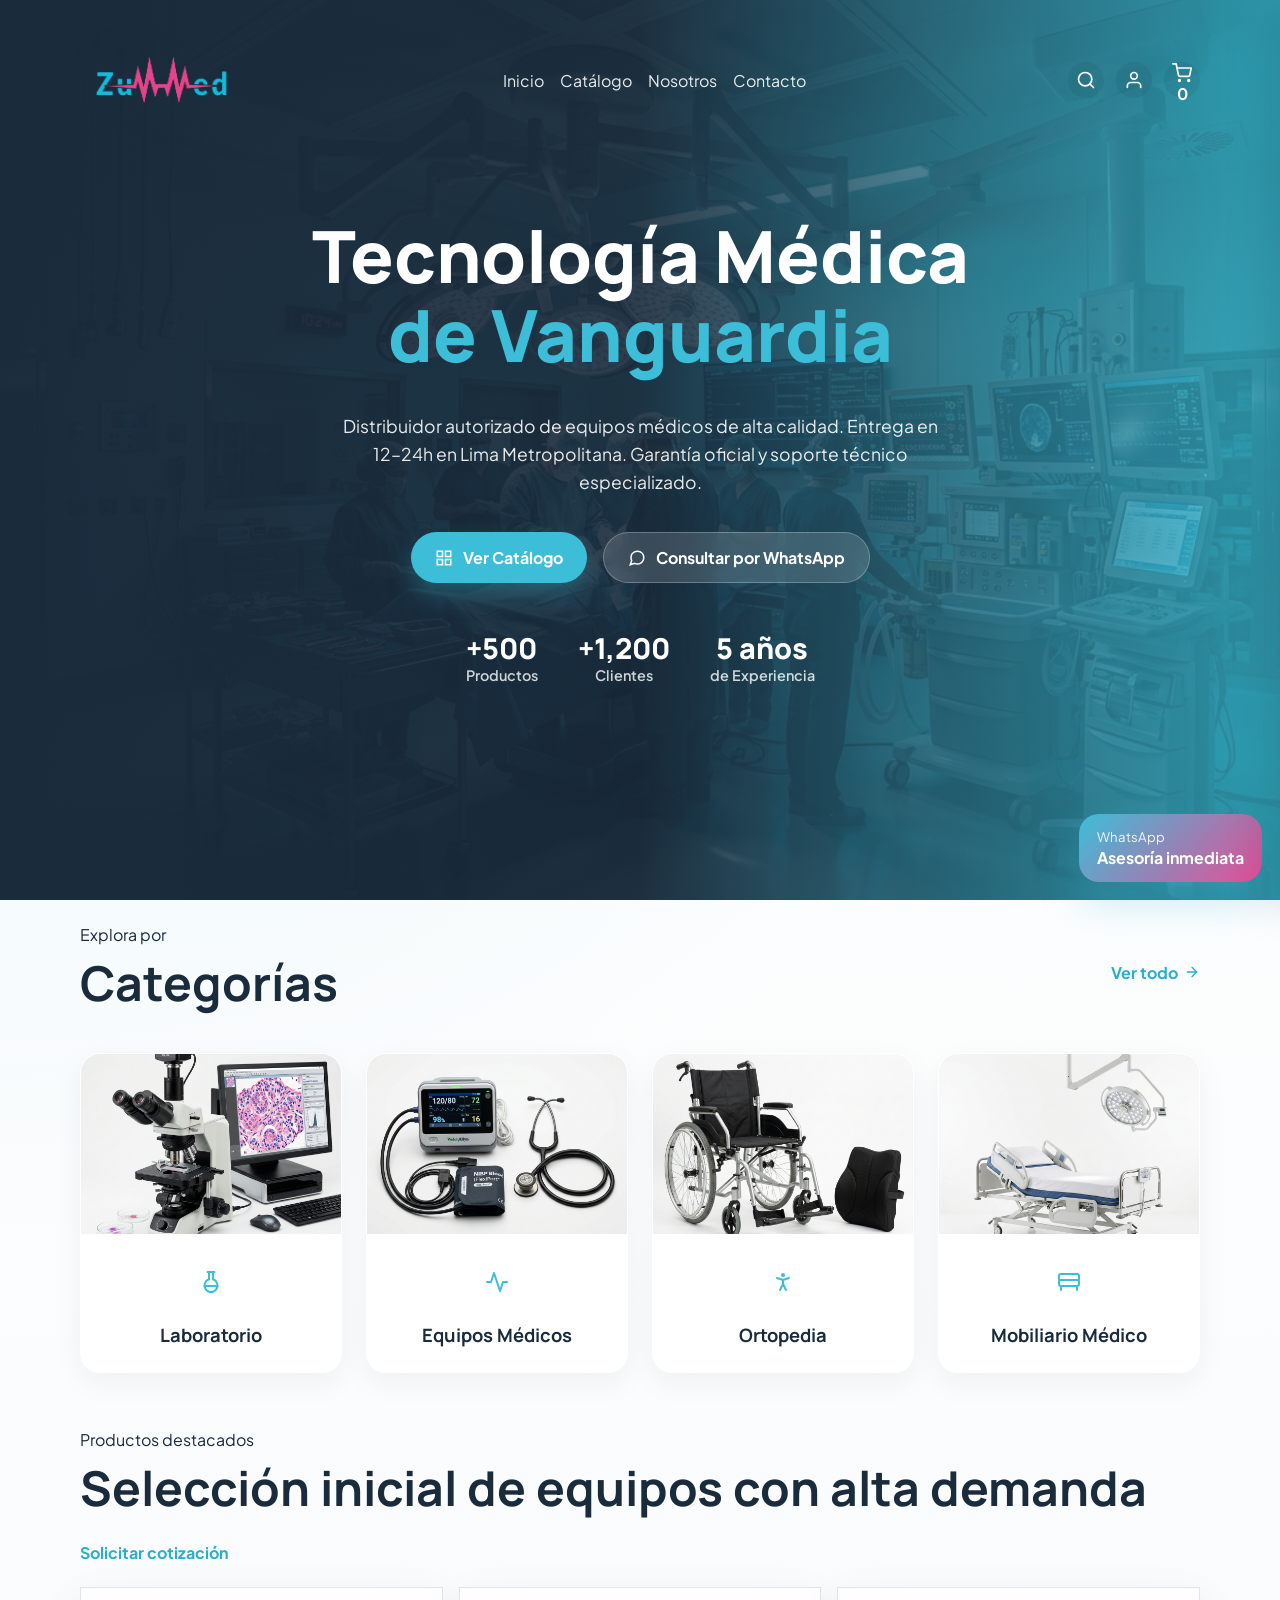
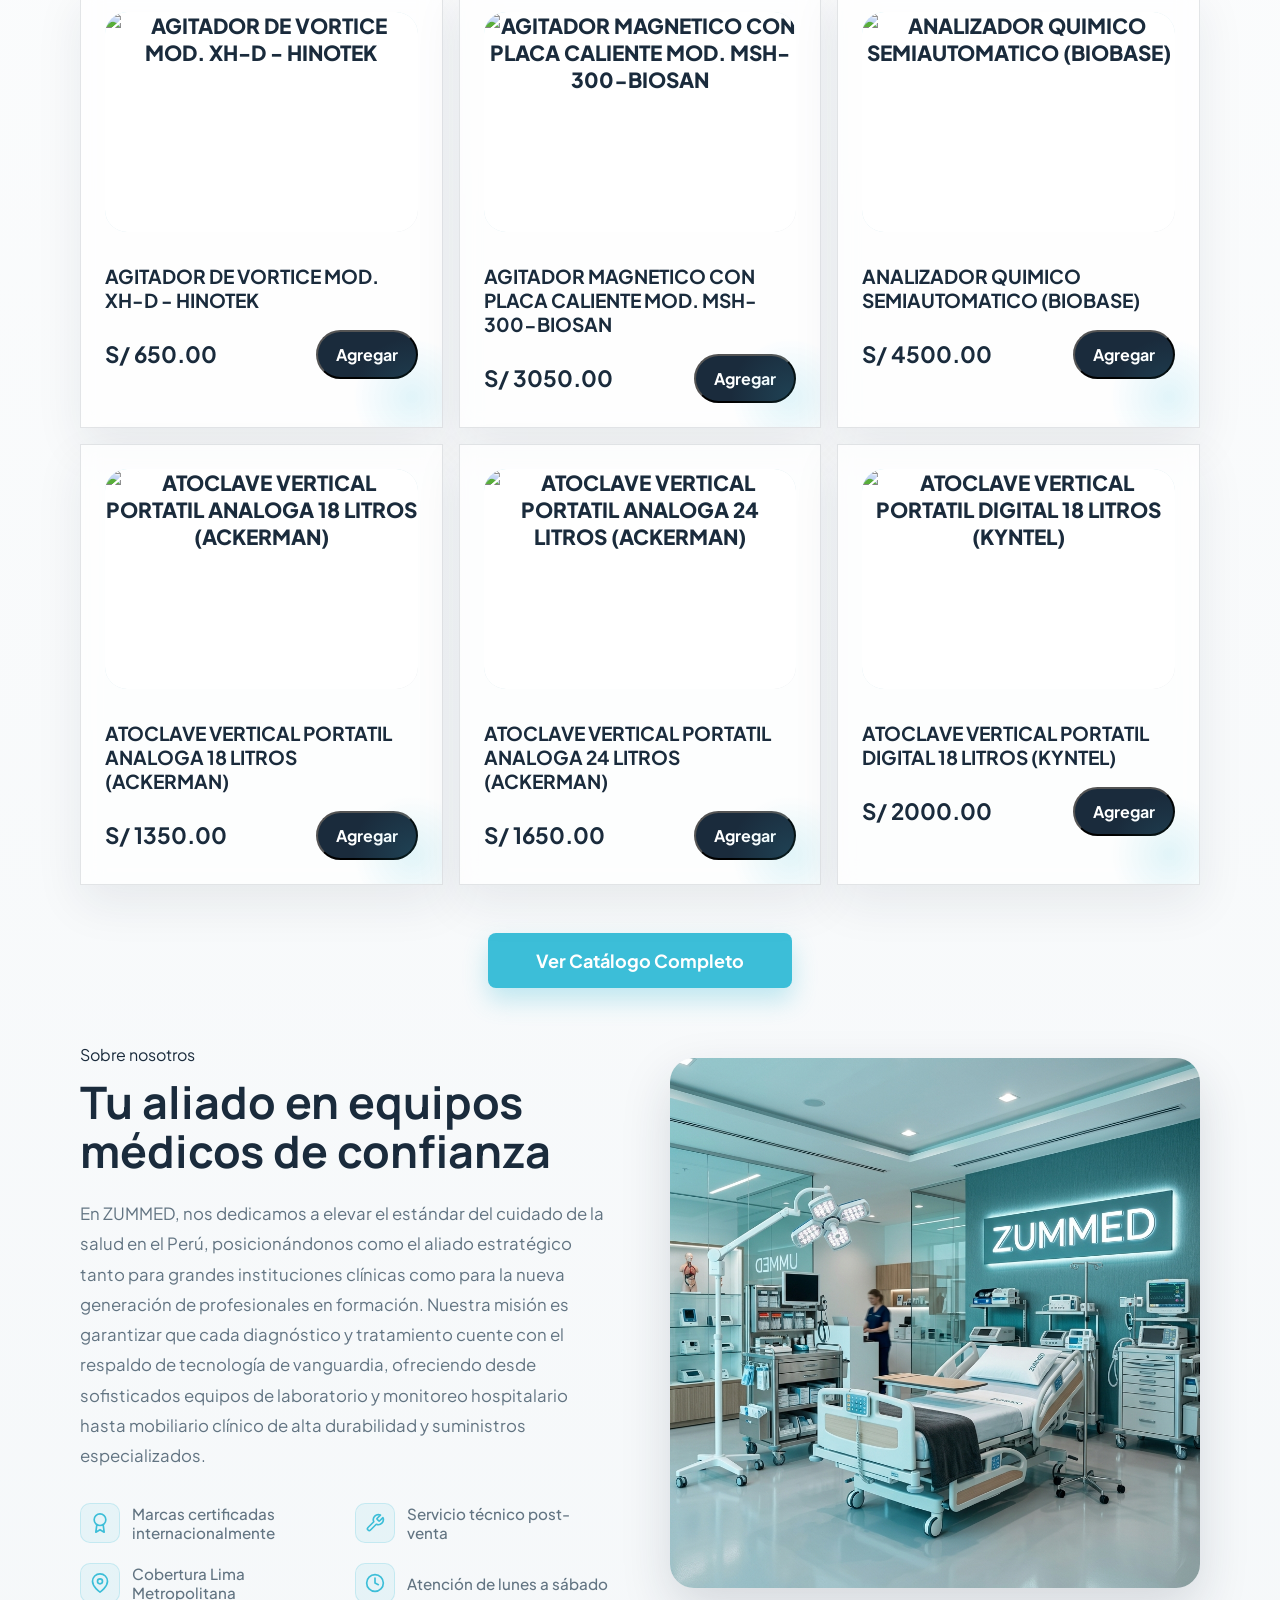
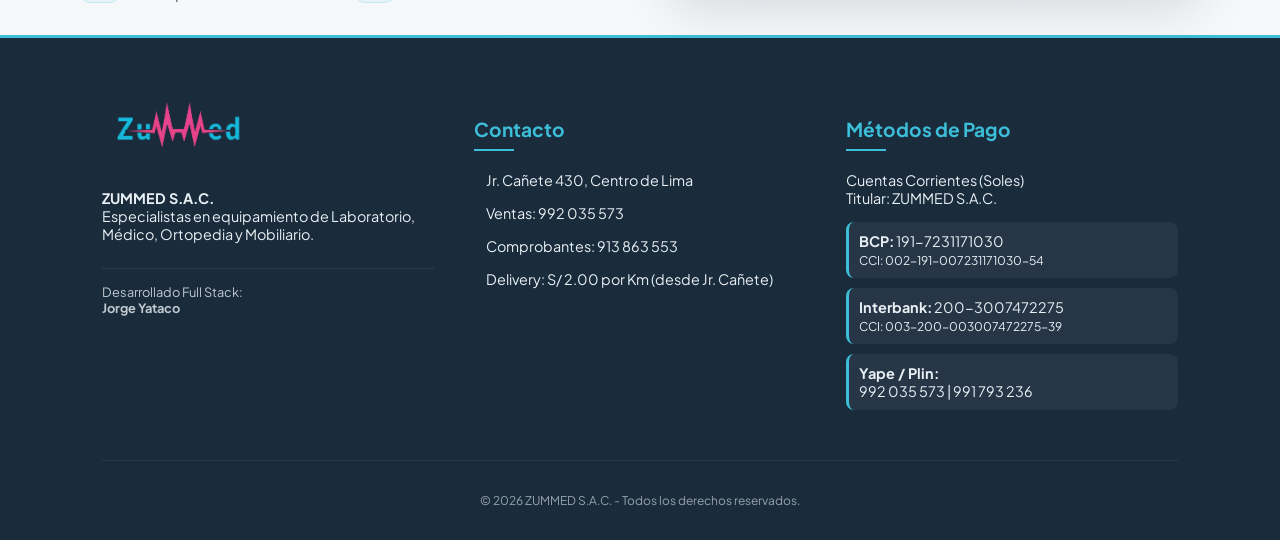
==== commit c375ba94: "38 imagenes" ====
--- a/index.html
+++ b/index.html
@@ -113,7 +113,7 @@
               </div>
             </a>
 
-            <a href="catalogo.html" class="category-card-new">
+            <a href="./catalogo.html" class="category-card-new">
               <div class="card-image-wrapper">
                 <img src="./img/cat_productos_medicos.png" alt="Productos Médicos">
               </div>
@@ -125,7 +125,7 @@
               </div>
             </a>
 
-            <a href="/catalogo.html" class="category-card-new">
+            <a href="./catalogo.html" class="category-card-new">
               <div class="card-image-wrapper">
                 <img src="./img/cat_ortopedia.png" alt="Ortopedia">
               </div>
@@ -137,7 +137,7 @@
               </div>
             </a>
 
-            <a href="/catalogo.html" class="category-card-new">
+            <a href="./catalogo.html" class="category-card-new">
               <div class="card-image-wrapper">
                 <img src="./img/cat_mobiliario_medico.png" alt="Mobiliario Médico">
               </div>
--- a/styles.css
+++ b/styles.css
@@ -604,7 +604,7 @@
   height: 100%;
   object-fit: cover;
   border-radius: inherit;
-  background: #f0f0f0; /* Fondo gris si no hay imagen */
+  background: #ffffff; /* Fondo gris si no hay imagen */
   min-height: 200px;
   display: block;
 }
